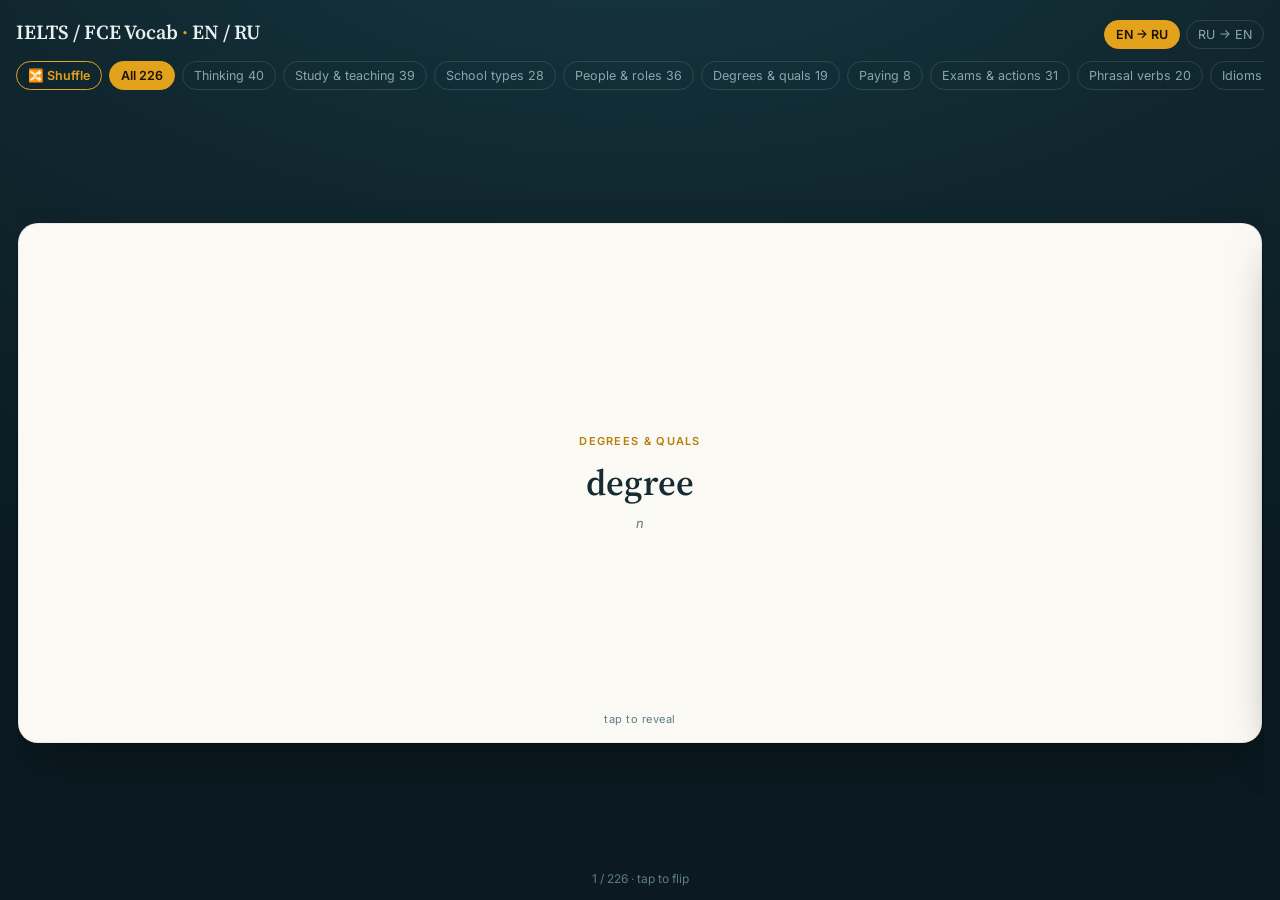
==== ielts/index.html @ 0c208ddb "add IELTS/FCE vocabulary flashcards at /ielts" ====
<!DOCTYPE html>
<html lang="en">
<head>
<meta charset="UTF-8">
<meta name="viewport" content="width=device-width, initial-scale=1.0, maximum-scale=1.0, user-scalable=no">
<title>IELTS / FCE Vocabulary · English · Russian</title>
<link rel="preconnect" href="https://fonts.googleapis.com">
<link rel="preconnect" href="https://fonts.gstatic.com" crossorigin>
<link href="https://fonts.googleapis.com/css2?family=Inter:wght@400;500;600&amp;family=Source+Serif+4:opsz,wght@8..60,400;8..60,500;8..60,600&amp;display=swap" rel="stylesheet">
<style>
  :root{--ink:#10262E;--ink2:#0A1A20;--paper:#FBF9F4;--accent:#E3A21C;--accent-deep:#B57F0A;--muted:#8AA6AD;--muted-dim:#5E7C84;--text:#152C33;--line:rgba(255,255,255,.12)}
  *{box-sizing:border-box;margin:0;padding:0;-webkit-tap-highlight-color:transparent}
  html,body{height:100%}
  body{background:radial-gradient(120% 80% at 50% -10%,#163741 0%,var(--ink) 45%,var(--ink2) 100%);color:#E8F0F1;font-family:"Inter",system-ui,sans-serif;height:100dvh;display:flex;flex-direction:column;overflow:hidden}
  .ctrl,.flip{position:absolute;opacity:0;width:0;height:0;pointer-events:none}
  .app{flex:1;display:flex;flex-direction:column;min-height:0;padding:18px 16px calc(14px + env(safe-area-inset-bottom))}
  header{display:flex;align-items:baseline;justify-content:space-between;gap:12px;flex-wrap:wrap}
  .brand{font-family:"Source Serif 4",serif;font-size:20px;font-weight:600}
  .brand i{color:var(--accent);font-style:normal}
  .dir-toggle{display:flex;gap:6px}
  .chip{font-family:inherit;font-size:12.5px;color:var(--muted);background:transparent;border:1px solid var(--line);padding:6px 11px;border-radius:999px;cursor:pointer;user-select:none;white-space:nowrap;transition:color .15s,border-color .15s,background .15s}
  .shuffle-btn{border-color:var(--accent);color:var(--accent);font-weight:600}
  .shuffle-btn:active{background:var(--accent);color:#1a1200}
  .chip:active{transform:translateY(1px)}
  .cats{display:flex;gap:7px;margin-top:12px;overflow-x:auto;padding-bottom:2px;scrollbar-width:none}
  .cats::-webkit-scrollbar{display:none}
  .deck{flex:1;min-height:0;margin-top:14px;display:flex;overflow-x:auto;overflow-y:hidden;scroll-snap-type:x mandatory;-webkit-overflow-scrolling:touch;scrollbar-width:none}
  .deck::-webkit-scrollbar{display:none}
  .card{flex:0 0 100%;scroll-snap-align:center;scroll-snap-stop:always;display:flex;align-items:center;justify-content:center;padding:6px 2px;perspective:1600px;cursor:pointer}
  .inner{position:relative;width:100%;height:100%;max-height:520px;transform-style:preserve-3d;transition:transform .5s cubic-bezier(.4,.15,.1,1);border-radius:20px}
  .flip:checked + .inner{transform:rotateY(180deg)}
  .face{position:absolute;inset:0;-webkit-backface-visibility:hidden;backface-visibility:hidden;border-radius:20px;padding:34px 26px;display:flex;flex-direction:column;align-items:center;justify-content:center;text-align:center;box-shadow:0 20px 50px -18px rgba(0,0,0,.55)}
  .front{background:var(--paper);color:var(--text);border:1px solid rgba(0,0,0,.06)}
  .back{background:linear-gradient(160deg,#193c46,#122b32);color:#EAF2F3;border:1px solid var(--line);transform:rotateY(180deg)}
  .kind{font-size:11px;letter-spacing:1.3px;text-transform:uppercase;font-weight:600;color:var(--accent-deep);margin-bottom:14px}
  .back .kind{color:var(--accent)}
  .term{font-family:"Source Serif 4",serif;font-weight:600;line-height:1.15;font-size:clamp(22px,5.6vw,36px)}
  .pos{margin-top:12px;font-size:13px;color:var(--muted-dim);font-style:italic}
  .cue{position:absolute;bottom:16px;font-size:11px;color:var(--muted-dim);letter-spacing:.5px}
  .example{margin-top:18px;max-width:420px;font-size:15px;line-height:1.55;color:var(--muted);font-style:italic}
  .front .t-ru{display:none} .back .t-en{display:none}
  #dir-ru:checked ~ .app .front .t-en{display:none}
  #dir-ru:checked ~ .app .front .t-ru{display:block}
  #dir-ru:checked ~ .app .back .t-ru{display:none}
  #dir-ru:checked ~ .app .back .t-en{display:block}
  #dir-en:checked ~ .app label[for=dir-en],#dir-ru:checked ~ .app label[for=dir-ru]{background:var(--accent);color:#1a1200;border-color:var(--accent);font-weight:600}
  #cat-think:checked ~ .app .card:not(.think){display:none}
  #cat-study:checked ~ .app .card:not(.study){display:none}
  #cat-schools:checked ~ .app .card:not(.schools){display:none}
  #cat-people:checked ~ .app .card:not(.people){display:none}
  #cat-degrees:checked ~ .app .card:not(.degrees){display:none}
  #cat-paying:checked ~ .app .card:not(.paying){display:none}
  #cat-exams:checked ~ .app .card:not(.exams){display:none}
  #cat-phrasal:checked ~ .app .card:not(.phrasal){display:none}
  #cat-idioms:checked ~ .app .card:not(.idioms){display:none}
  #cat-all:checked ~ .app label[for=cat-all],
  #cat-think:checked ~ .app label[for=cat-think],
  #cat-study:checked ~ .app label[for=cat-study],
  #cat-schools:checked ~ .app label[for=cat-schools],
  #cat-people:checked ~ .app label[for=cat-people],
  #cat-degrees:checked ~ .app label[for=cat-degrees],
  #cat-paying:checked ~ .app label[for=cat-paying],
  #cat-exams:checked ~ .app label[for=cat-exams],
  #cat-phrasal:checked ~ .app label[for=cat-phrasal],
  #cat-idioms:checked ~ .app label[for=cat-idioms]{background:var(--accent); color:#1a1200; border-color:var(--accent); font-weight:600}
  @media (prefers-reduced-motion:reduce){.inner{transition:none}}
</style>
</head>
<body>
  <input class="ctrl" type="radio" name="dir" id="dir-en" checked>
  <input class="ctrl" type="radio" name="dir" id="dir-ru">
  <input class="ctrl" type="radio" name="cat" id="cat-all" checked>
  <input class="ctrl" type="radio" name="cat" id="cat-think">
  <input class="ctrl" type="radio" name="cat" id="cat-study">
  <input class="ctrl" type="radio" name="cat" id="cat-schools">
  <input class="ctrl" type="radio" name="cat" id="cat-people">
  <input class="ctrl" type="radio" name="cat" id="cat-degrees">
  <input class="ctrl" type="radio" name="cat" id="cat-paying">
  <input class="ctrl" type="radio" name="cat" id="cat-exams">
  <input class="ctrl" type="radio" name="cat" id="cat-phrasal">
  <input class="ctrl" type="radio" name="cat" id="cat-idioms">
  <div class="app">
    <header>
      <div class="brand">IELTS / FCE Vocab <i>·</i> EN / RU</div>
      <div class="dir-toggle">
        <label class="chip" for="dir-en">EN → RU</label>
        <label class="chip" for="dir-ru">RU → EN</label>
      </div>
    </header>
    <div class="cats">
      <button class="chip shuffle-btn" id="shuffleBtn" type="button">🔀 Shuffle</button>
      <label class="chip" for="cat-all">All 226</label>
      <label class="chip" for="cat-think">Thinking 40</label>
      <label class="chip" for="cat-study">Study & teaching 39</label>
      <label class="chip" for="cat-schools">School types 28</label>
      <label class="chip" for="cat-people">People & roles 36</label>
      <label class="chip" for="cat-degrees">Degrees & quals 19</label>
      <label class="chip" for="cat-paying">Paying 8</label>
      <label class="chip" for="cat-exams">Exams & actions 31</label>
      <label class="chip" for="cat-phrasal">Phrasal verbs 20</label>
      <label class="chip" for="cat-idioms">Idioms 5</label>
    </div>
    <div class="deck" id="deck">
      <label class="card think">
        <input type="checkbox" class="flip" aria-label="flip card">
        <div class="inner">
          <div class="face front">
            <div class="kind">Thinking</div>
            <div class="term t-en">assess</div>
            <div class="term t-ru">оценивать</div>
            <div class="pos">v</div>
            <div class="cue">tap to reveal</div>
          </div>
          <div class="face back">
            <div class="kind">Thinking</div>
            <div class="term t-ru">оценивать</div>
            <div class="term t-en">assess</div>
            <div class="example">assess the risks before deciding</div>
          </div>
        </div>
      </label>
      <label class="card think">
        <input type="checkbox" class="flip" aria-label="flip card">
        <div class="inner">
          <div class="face front">
            <div class="kind">Thinking</div>
            <div class="term t-en">assume</div>
            <div class="term t-ru">предполагать, допускать</div>
            <div class="pos">v</div>
            <div class="cue">tap to reveal</div>
          </div>
          <div class="face back">
            <div class="kind">Thinking</div>
            <div class="term t-ru">предполагать, допускать</div>
            <div class="term t-en">assume</div>
            <div class="example">I assumed you already knew.</div>
          </div>
        </div>
      </label>
      <label class="card think">
        <input type="checkbox" class="flip" aria-label="flip card">
        <div class="inner">
          <div class="face front">
            <div class="kind">Thinking</div>
            <div class="term t-en">baffle</div>
            <div class="term t-ru">сбивать с толку, озадачивать</div>
            <div class="pos">v</div>
            <div class="cue">tap to reveal</div>
          </div>
          <div class="face back">
            <div class="kind">Thinking</div>
            <div class="term t-ru">сбивать с толку, озадачивать</div>
            <div class="term t-en">baffle</div>
            <div class="example">The results baffled the scientists.</div>
          </div>
        </div>
      </label>
      <label class="card think">
        <input type="checkbox" class="flip" aria-label="flip card">
        <div class="inner">
          <div class="face front">
            <div class="kind">Thinking</div>
            <div class="term t-en">biased</div>
            <div class="term t-ru">предвзятый, необъективный</div>
            <div class="pos">adj</div>
            <div class="cue">tap to reveal</div>
          </div>
          <div class="face back">
            <div class="kind">Thinking</div>
            <div class="term t-ru">предвзятый, необъективный</div>
            <div class="term t-en">biased</div>
            <div class="example">a biased report</div>
          </div>
        </div>
      </label>
      <label class="card think">
        <input type="checkbox" class="flip" aria-label="flip card">
        <div class="inner">
          <div class="face front">
            <div class="kind">Thinking</div>
            <div class="term t-en">concentrate</div>
            <div class="term t-ru">сосредоточиваться</div>
            <div class="pos">v</div>
            <div class="cue">tap to reveal</div>
          </div>
          <div class="face back">
            <div class="kind">Thinking</div>
            <div class="term t-ru">сосредоточиваться</div>
            <div class="term t-en">concentrate</div>
            <div class="example">I can't concentrate with all this noise.</div>
          </div>
        </div>
      </label>
      <label class="card think">
        <input type="checkbox" class="flip" aria-label="flip card">
        <div class="inner">
          <div class="face front">
            <div class="kind">Thinking</div>
            <div class="term t-en">consider</div>
            <div class="term t-ru">обдумывать; считать</div>
            <div class="pos">v</div>
            <div class="cue">tap to reveal</div>
          </div>
          <div class="face back">
            <div class="kind">Thinking</div>
            <div class="term t-ru">обдумывать; считать</div>
            <div class="term t-en">consider</div>
            <div class="example">We're considering several options.</div>
          </div>
        </div>
      </label>
      <label class="card think">
        <input type="checkbox" class="flip" aria-label="flip card">
        <div class="inner">
          <div class="face front">
            <div class="kind">Thinking</div>
            <div class="term t-en">contemplate</div>
            <div class="term t-ru">размышлять, обдумывать</div>
            <div class="pos">v</div>
            <div class="cue">tap to reveal</div>
          </div>
          <div class="face back">
            <div class="kind">Thinking</div>
            <div class="term t-ru">размышлять, обдумывать</div>
            <div class="term t-en">contemplate</div>
            <div class="example">She contemplated changing careers.</div>
          </div>
        </div>
      </label>
      <label class="card think">
        <input type="checkbox" class="flip" aria-label="flip card">
        <div class="inner">
          <div class="face front">
            <div class="kind">Thinking</div>
            <div class="term t-en">cynical</div>
            <div class="term t-ru">циничный</div>
            <div class="pos">adj</div>
            <div class="cue">tap to reveal</div>
          </div>
          <div class="face back">
            <div class="kind">Thinking</div>
            <div class="term t-ru">циничный</div>
            <div class="term t-en">cynical</div>
            <div class="example">a cynical view of politics</div>
          </div>
        </div>
      </label>
      <label class="card think">
        <input type="checkbox" class="flip" aria-label="flip card">
        <div class="inner">
          <div class="face front">
            <div class="kind">Thinking</div>
            <div class="term t-en">deduce</div>
            <div class="term t-ru">делать вывод, выводить</div>
            <div class="pos">v</div>
            <div class="cue">tap to reveal</div>
          </div>
          <div class="face back">
            <div class="kind">Thinking</div>
            <div class="term t-ru">делать вывод, выводить</div>
            <div class="term t-en">deduce</div>
            <div class="example">From the clues he deduced the answer.</div>
          </div>
        </div>
      </label>
      <label class="card think">
        <input type="checkbox" class="flip" aria-label="flip card">
        <div class="inner">
          <div class="face front">
            <div class="kind">Thinking</div>
            <div class="term t-en">deliberate</div>
            <div class="term t-ru">обдумывать, взвешивать</div>
            <div class="pos">v</div>
            <div class="cue">tap to reveal</div>
          </div>
          <div class="face back">
            <div class="kind">Thinking</div>
            <div class="term t-ru">обдумывать, взвешивать</div>
            <div class="term t-en">deliberate</div>
            <div class="example">The jury deliberated for hours.</div>
          </div>
        </div>
      </label>
      <label class="card think">
        <input type="checkbox" class="flip" aria-label="flip card">
        <div class="inner">
          <div class="face front">
            <div class="kind">Thinking</div>
            <div class="term t-en">dilemma</div>
            <div class="term t-ru">дилемма</div>
            <div class="pos">n</div>
            <div class="cue">tap to reveal</div>
          </div>
          <div class="face back">
            <div class="kind">Thinking</div>
            <div class="term t-ru">дилемма</div>
            <div class="term t-en">dilemma</div>
            <div class="example">She faced a difficult dilemma.</div>
          </div>
        </div>
      </label>
      <label class="card think">
        <input type="checkbox" class="flip" aria-label="flip card">
        <div class="inner">
          <div class="face front">
            <div class="kind">Thinking</div>
            <div class="term t-en">discriminate</div>
            <div class="term t-ru">различать; дискриминировать</div>
            <div class="pos">v</div>
            <div class="cue">tap to reveal</div>
          </div>
          <div class="face back">
            <div class="kind">Thinking</div>
            <div class="term t-ru">различать; дискриминировать</div>
            <div class="term t-en">discriminate</div>
            <div class="example">learn to discriminate fact from opinion</div>
          </div>
        </div>
      </label>
      <label class="card think">
        <input type="checkbox" class="flip" aria-label="flip card">
        <div class="inner">
          <div class="face front">
            <div class="kind">Thinking</div>
            <div class="term t-en">dubious</div>
            <div class="term t-ru">сомнительный; сомневающийся</div>
            <div class="pos">adj</div>
            <div class="cue">tap to reveal</div>
          </div>
          <div class="face back">
            <div class="kind">Thinking</div>
            <div class="term t-ru">сомнительный; сомневающийся</div>
            <div class="term t-en">dubious</div>
            <div class="example">I'm dubious about his claims.</div>
          </div>
        </div>
      </label>
      <label class="card think">
        <input type="checkbox" class="flip" aria-label="flip card">
        <div class="inner">
          <div class="face front">
            <div class="kind">Thinking</div>
            <div class="term t-en">estimate</div>
            <div class="term t-ru">оценивать; оценка</div>
            <div class="pos">v, n</div>
            <div class="cue">tap to reveal</div>
          </div>
          <div class="face back">
            <div class="kind">Thinking</div>
            <div class="term t-ru">оценивать; оценка</div>
            <div class="term t-en">estimate</div>
            <div class="example">Experts estimate the cost at £2m.</div>
          </div>
        </div>
      </label>
      <label class="card think">
        <input type="checkbox" class="flip" aria-label="flip card">
        <div class="inner">
          <div class="face front">
            <div class="kind">Thinking</div>
            <div class="term t-en">faith</div>
            <div class="term t-ru">вера</div>
            <div class="pos">n</div>
            <div class="cue">tap to reveal</div>
          </div>
          <div class="face back">
            <div class="kind">Thinking</div>
            <div class="term t-ru">вера</div>
            <div class="term t-en">faith</div>
            <div class="example">She has faith in the plan.</div>
          </div>
        </div>
      </label>
      <label class="card think">
        <input type="checkbox" class="flip" aria-label="flip card">
        <div class="inner">
          <div class="face front">
            <div class="kind">Thinking</div>
            <div class="term t-en">gather</div>
            <div class="term t-ru">заключать, понимать (из чего-л.)</div>
            <div class="pos">v</div>
            <div class="cue">tap to reveal</div>
          </div>
          <div class="face back">
            <div class="kind">Thinking</div>
            <div class="term t-ru">заключать, понимать (из чего-л.)</div>
            <div class="term t-en">gather</div>
            <div class="example">I gather you're leaving soon.</div>
          </div>
        </div>
      </label>
      <label class="card think">
        <input type="checkbox" class="flip" aria-label="flip card">
        <div class="inner">
          <div class="face front">
            <div class="kind">Thinking</div>
            <div class="term t-en">genius</div>
            <div class="term t-ru">гений</div>
            <div class="pos">n</div>
            <div class="cue">tap to reveal</div>
          </div>
          <div class="face back">
            <div class="kind">Thinking</div>
            <div class="term t-ru">гений</div>
            <div class="term t-en">genius</div>
            <div class="example">Einstein was a genius.</div>
          </div>
        </div>
      </label>
      <label class="card think">
        <input type="checkbox" class="flip" aria-label="flip card">
        <div class="inner">
          <div class="face front">
            <div class="kind">Thinking</div>
            <div class="term t-en">grasp</div>
            <div class="term t-ru">понять, ухватить (суть)</div>
            <div class="pos">v</div>
            <div class="cue">tap to reveal</div>
          </div>
          <div class="face back">
            <div class="kind">Thinking</div>
            <div class="term t-ru">понять, ухватить (суть)</div>
            <div class="term t-en">grasp</div>
            <div class="example">He quickly grasped the concept.</div>
          </div>
        </div>
      </label>
      <label class="card think">
        <input type="checkbox" class="flip" aria-label="flip card">
        <div class="inner">
          <div class="face front">
            <div class="kind">Thinking</div>
            <div class="term t-en">guesswork</div>
            <div class="term t-ru">догадки, домыслы</div>
            <div class="pos">n</div>
            <div class="cue">tap to reveal</div>
          </div>
          <div class="face back">
            <div class="kind">Thinking</div>
            <div class="term t-ru">догадки, домыслы</div>
            <div class="term t-en">guesswork</div>
            <div class="example">It was pure guesswork.</div>
          </div>
        </div>
      </label>
      <label class="card think">
        <input type="checkbox" class="flip" aria-label="flip card">
        <div class="inner">
          <div class="face front">
            <div class="kind">Thinking</div>
            <div class="term t-en">hunch</div>
            <div class="term t-ru">предчувствие, догадка</div>
            <div class="pos">n</div>
            <div class="cue">tap to reveal</div>
          </div>
          <div class="face back">
            <div class="kind">Thinking</div>
            <div class="term t-ru">предчувствие, догадка</div>
            <div class="term t-en">hunch</div>
            <div class="example">I had a hunch she'd be late.</div>
          </div>
        </div>
      </label>
      <label class="card think">
        <input type="checkbox" class="flip" aria-label="flip card">
        <div class="inner">
          <div class="face front">
            <div class="kind">Thinking</div>
            <div class="term t-en">ideology</div>
            <div class="term t-ru">идеология</div>
            <div class="pos">n</div>
            <div class="cue">tap to reveal</div>
          </div>
          <div class="face back">
            <div class="kind">Thinking</div>
            <div class="term t-ru">идеология</div>
            <div class="term t-en">ideology</div>
            <div class="example">a political ideology</div>
          </div>
        </div>
      </label>
      <label class="card think">
        <input type="checkbox" class="flip" aria-label="flip card">
        <div class="inner">
          <div class="face front">
            <div class="kind">Thinking</div>
            <div class="term t-en">ingenious</div>
            <div class="term t-ru">изобретательный, хитроумный</div>
            <div class="pos">adj</div>
            <div class="cue">tap to reveal</div>
          </div>
          <div class="face back">
            <div class="kind">Thinking</div>
            <div class="term t-ru">изобретательный, хитроумный</div>
            <div class="term t-en">ingenious</div>
            <div class="example">an ingenious solution</div>
          </div>
        </div>
      </label>
      <label class="card think">
        <input type="checkbox" class="flip" aria-label="flip card">
        <div class="inner">
          <div class="face front">
            <div class="kind">Thinking</div>
            <div class="term t-en">inspiration</div>
            <div class="term t-ru">вдохновение</div>
            <div class="pos">n</div>
            <div class="cue">tap to reveal</div>
          </div>
          <div class="face back">
            <div class="kind">Thinking</div>
            <div class="term t-ru">вдохновение</div>
            <div class="term t-en">inspiration</div>
            <div class="example">She's a source of inspiration.</div>
          </div>
        </div>
      </label>
      <label class="card think">
        <input type="checkbox" class="flip" aria-label="flip card">
        <div class="inner">
          <div class="face front">
            <div class="kind">Thinking</div>
            <div class="term t-en">intuition</div>
            <div class="term t-ru">интуиция</div>
            <div class="pos">n</div>
            <div class="cue">tap to reveal</div>
          </div>
          <div class="face back">
            <div class="kind">Thinking</div>
            <div class="term t-ru">интуиция</div>
            <div class="term t-en">intuition</div>
            <div class="example">Trust your intuition.</div>
          </div>
        </div>
      </label>
      <label class="card think">
        <input type="checkbox" class="flip" aria-label="flip card">
        <div class="inner">
          <div class="face front">
            <div class="kind">Thinking</div>
            <div class="term t-en">justify</div>
            <div class="term t-ru">оправдывать, обосновывать</div>
            <div class="pos">v</div>
            <div class="cue">tap to reveal</div>
          </div>
          <div class="face back">
            <div class="kind">Thinking</div>
            <div class="term t-ru">оправдывать, обосновывать</div>
            <div class="term t-en">justify</div>
            <div class="example">How do you justify that decision?</div>
          </div>
        </div>
      </label>
      <label class="card think">
        <input type="checkbox" class="flip" aria-label="flip card">
        <div class="inner">
          <div class="face front">
            <div class="kind">Thinking</div>
            <div class="term t-en">naïve</div>
            <div class="term t-ru">наивный</div>
            <div class="pos">adj</div>
            <div class="cue">tap to reveal</div>
          </div>
          <div class="face back">
            <div class="kind">Thinking</div>
            <div class="term t-ru">наивный</div>
            <div class="term t-en">naïve</div>
            <div class="example">It was naïve to trust him.</div>
          </div>
        </div>
      </label>
      <label class="card think">
        <input type="checkbox" class="flip" aria-label="flip card">
        <div class="inner">
          <div class="face front">
            <div class="kind">Thinking</div>
            <div class="term t-en">notion</div>
            <div class="term t-ru">понятие, представление</div>
            <div class="pos">n</div>
            <div class="cue">tap to reveal</div>
          </div>
          <div class="face back">
            <div class="kind">Thinking</div>
            <div class="term t-ru">понятие, представление</div>
            <div class="term t-en">notion</div>
            <div class="example">a vague notion of the truth</div>
          </div>
        </div>
      </label>
      <label class="card think">
        <input type="checkbox" class="flip" aria-label="flip card">
        <div class="inner">
          <div class="face front">
            <div class="kind">Thinking</div>
            <div class="term t-en">optimistic</div>
            <div class="term t-ru">оптимистичный</div>
            <div class="pos">adj</div>
            <div class="cue">tap to reveal</div>
          </div>
          <div class="face back">
            <div class="kind">Thinking</div>
            <div class="term t-ru">оптимистичный</div>
            <div class="term t-en">optimistic</div>
            <div class="example">She's optimistic about the future.</div>
          </div>
        </div>
      </label>
      <label class="card think">
        <input type="checkbox" class="flip" aria-label="flip card">
        <div class="inner">
          <div class="face front">
            <div class="kind">Thinking</div>
            <div class="term t-en">paradox</div>
            <div class="term t-ru">парадокс</div>
            <div class="pos">n</div>
            <div class="cue">tap to reveal</div>
          </div>
          <div class="face back">
            <div class="kind">Thinking</div>
            <div class="term t-ru">парадокс</div>
            <div class="term t-en">paradox</div>
            <div class="example">It's a paradox that the poor pay more.</div>
          </div>
        </div>
      </label>
      <label class="card think">
        <input type="checkbox" class="flip" aria-label="flip card">
        <div class="inner">
          <div class="face front">
            <div class="kind">Thinking</div>
            <div class="term t-en">pessimistic</div>
            <div class="term t-ru">пессимистичный</div>
            <div class="pos">adj</div>
            <div class="cue">tap to reveal</div>
          </div>
          <div class="face back">
            <div class="kind">Thinking</div>
            <div class="term t-ru">пессимистичный</div>
            <div class="term t-en">pessimistic</div>
            <div class="example">Don't be so pessimistic.</div>
          </div>
        </div>
      </label>
      <label class="card think">
        <input type="checkbox" class="flip" aria-label="flip card">
        <div class="inner">
          <div class="face front">
            <div class="kind">Thinking</div>
            <div class="term t-en">plausible</div>
            <div class="term t-ru">правдоподобный</div>
            <div class="pos">adj</div>
            <div class="cue">tap to reveal</div>
          </div>
          <div class="face back">
            <div class="kind">Thinking</div>
            <div class="term t-ru">правдоподобный</div>
            <div class="term t-en">plausible</div>
            <div class="example">a plausible explanation</div>
          </div>
        </div>
      </label>
      <label class="card think">
        <input type="checkbox" class="flip" aria-label="flip card">
        <div class="inner">
          <div class="face front">
            <div class="kind">Thinking</div>
            <div class="term t-en">ponder</div>
            <div class="term t-ru">размышлять, обдумывать</div>
            <div class="pos">v</div>
            <div class="cue">tap to reveal</div>
          </div>
          <div class="face back">
            <div class="kind">Thinking</div>
            <div class="term t-ru">размышлять, обдумывать</div>
            <div class="term t-en">ponder</div>
            <div class="example">He pondered the question for a while.</div>
          </div>
        </div>
      </label>
      <label class="card think">
        <input type="checkbox" class="flip" aria-label="flip card">
        <div class="inner">
          <div class="face front">
            <div class="kind">Thinking</div>
            <div class="term t-en">prejudiced</div>
            <div class="term t-ru">предвзятый, с предубеждением</div>
            <div class="pos">adj</div>
            <div class="cue">tap to reveal</div>
          </div>
          <div class="face back">
            <div class="kind">Thinking</div>
            <div class="term t-ru">предвзятый, с предубеждением</div>
            <div class="term t-en">prejudiced</div>
            <div class="example">prejudiced opinions</div>
          </div>
        </div>
      </label>
      <label class="card think">
        <input type="checkbox" class="flip" aria-label="flip card">
        <div class="inner">
          <div class="face front">
            <div class="kind">Thinking</div>
            <div class="term t-en">presume</div>
            <div class="term t-ru">полагать, предполагать</div>
            <div class="pos">v</div>
            <div class="cue">tap to reveal</div>
          </div>
          <div class="face back">
            <div class="kind">Thinking</div>
            <div class="term t-ru">полагать, предполагать</div>
            <div class="term t-en">presume</div>
            <div class="example">I presume you agree.</div>
          </div>
        </div>
      </label>
      <label class="card think">
        <input type="checkbox" class="flip" aria-label="flip card">
        <div class="inner">
          <div class="face front">
            <div class="kind">Thinking</div>
            <div class="term t-en">query</div>
            <div class="term t-ru">вопрос, запрос; ставить под сомнение</div>
            <div class="pos">v, n</div>
            <div class="cue">tap to reveal</div>
          </div>
          <div class="face back">
            <div class="kind">Thinking</div>
            <div class="term t-ru">вопрос, запрос; ставить под сомнение</div>
            <div class="term t-en">query</div>
            <div class="example">She queried the total on the bill.</div>
          </div>
        </div>
      </label>
      <label class="card think">
        <input type="checkbox" class="flip" aria-label="flip card">
        <div class="inner">
          <div class="face front">
            <div class="kind">Thinking</div>
            <div class="term t-en">reckon</div>
            <div class="term t-ru">считать, полагать</div>
            <div class="pos">v</div>
            <div class="cue">tap to reveal</div>
          </div>
          <div class="face back">
            <div class="kind">Thinking</div>
            <div class="term t-ru">считать, полагать</div>
            <div class="term t-en">reckon</div>
            <div class="example">I reckon it'll rain later.</div>
          </div>
        </div>
      </label>
      <label class="card think">
        <input type="checkbox" class="flip" aria-label="flip card">
        <div class="inner">
          <div class="face front">
            <div class="kind">Thinking</div>
            <div class="term t-en">reflect</div>
            <div class="term t-ru">размышлять; отражать</div>
            <div class="pos">v</div>
            <div class="cue">tap to reveal</div>
          </div>
          <div class="face back">
            <div class="kind">Thinking</div>
            <div class="term t-ru">размышлять; отражать</div>
            <div class="term t-en">reflect</div>
            <div class="example">Take time to reflect on your choices.</div>
          </div>
        </div>
      </label>
      <label class="card think">
        <input type="checkbox" class="flip" aria-label="flip card">
        <div class="inner">
          <div class="face front">
            <div class="kind">Thinking</div>
            <div class="term t-en">sceptical / skeptical</div>
            <div class="term t-ru">скептический</div>
            <div class="pos">adj</div>
            <div class="cue">tap to reveal</div>
          </div>
          <div class="face back">
            <div class="kind">Thinking</div>
            <div class="term t-ru">скептический</div>
            <div class="term t-en">sceptical / skeptical</div>
            <div class="example">I'm sceptical about the results.</div>
          </div>
        </div>
      </label>
      <label class="card think">
        <input type="checkbox" class="flip" aria-label="flip card">
        <div class="inner">
          <div class="face front">
            <div class="kind">Thinking</div>
            <div class="term t-en">speculate</div>
            <div class="term t-ru">строить догадки, рассуждать</div>
            <div class="pos">v</div>
            <div class="cue">tap to reveal</div>
          </div>
          <div class="face back">
            <div class="kind">Thinking</div>
            <div class="term t-ru">строить догадки, рассуждать</div>
            <div class="term t-en">speculate</div>
            <div class="example">We can only speculate about the cause.</div>
          </div>
        </div>
      </label>
      <label class="card think">
        <input type="checkbox" class="flip" aria-label="flip card">
        <div class="inner">
          <div class="face front">
            <div class="kind">Thinking</div>
            <div class="term t-en">suppose</div>
            <div class="term t-ru">предполагать, полагать</div>
            <div class="pos">v</div>
            <div class="cue">tap to reveal</div>
          </div>
          <div class="face back">
            <div class="kind">Thinking</div>
            <div class="term t-ru">предполагать, полагать</div>
            <div class="term t-en">suppose</div>
            <div class="example">I suppose you're right.</div>
          </div>
        </div>
      </label>
      <label class="card study">
        <input type="checkbox" class="flip" aria-label="flip card">
        <div class="inner">
          <div class="face front">
            <div class="kind">Study & teaching</div>
            <div class="term t-en">curriculum</div>
            <div class="term t-ru">учебная программа</div>
            <div class="pos">n</div>
            <div class="cue">tap to reveal</div>
          </div>
          <div class="face back">
            <div class="kind">Study & teaching</div>
            <div class="term t-ru">учебная программа</div>
            <div class="term t-en">curriculum</div>
            <div class="example">Maths is part of the core curriculum.</div>
          </div>
        </div>
      </label>
      <label class="card study">
        <input type="checkbox" class="flip" aria-label="flip card">
        <div class="inner">
          <div class="face front">
            <div class="kind">Study & teaching</div>
            <div class="term t-en">syllabus</div>
            <div class="term t-ru">программа курса, силлабус</div>
            <div class="pos">n</div>
            <div class="cue">tap to reveal</div>
          </div>
          <div class="face back">
            <div class="kind">Study & teaching</div>
            <div class="term t-ru">программа курса, силлабус</div>
            <div class="term t-en">syllabus</div>
            <div class="example">The syllabus covers ten topics.</div>
          </div>
        </div>
      </label>
      <label class="card study">
        <input type="checkbox" class="flip" aria-label="flip card">
        <div class="inner">
          <div class="face front">
            <div class="kind">Study & teaching</div>
            <div class="term t-en">module</div>
            <div class="term t-ru">модуль (учебный)</div>
            <div class="pos">n</div>
            <div class="cue">tap to reveal</div>
          </div>
          <div class="face back">
            <div class="kind">Study & teaching</div>
            <div class="term t-ru">модуль (учебный)</div>
            <div class="term t-en">module</div>
            <div class="example">a compulsory module in year one</div>
          </div>
        </div>
      </label>
      <label class="card study">
        <input type="checkbox" class="flip" aria-label="flip card">
        <div class="inner">
          <div class="face front">
            <div class="kind">Study & teaching</div>
            <div class="term t-en">unit</div>
            <div class="term t-ru">раздел, модуль (курса)</div>
            <div class="pos">n</div>
            <div class="cue">tap to reveal</div>
          </div>
          <div class="face back">
            <div class="kind">Study & teaching</div>
            <div class="term t-ru">раздел, модуль (курса)</div>
            <div class="term t-en">unit</div>
            <div class="example">We finished unit three today.</div>
          </div>
        </div>
      </label>
      <label class="card study">
        <input type="checkbox" class="flip" aria-label="flip card">
        <div class="inner">
          <div class="face front">
            <div class="kind">Study & teaching</div>
            <div class="term t-en">subject</div>
            <div class="term t-ru">предмет</div>
            <div class="pos">n</div>
            <div class="cue">tap to reveal</div>
          </div>
          <div class="face back">
            <div class="kind">Study & teaching</div>
            <div class="term t-ru">предмет</div>
            <div class="term t-en">subject</div>
            <div class="example">My favourite subject is chemistry.</div>
          </div>
        </div>
      </label>
      <label class="card study">
        <input type="checkbox" class="flip" aria-label="flip card">
        <div class="inner">
          <div class="face front">
            <div class="kind">Study & teaching</div>
            <div class="term t-en">topic</div>
            <div class="term t-ru">тема</div>
            <div class="pos">n</div>
            <div class="cue">tap to reveal</div>
          </div>
          <div class="face back">
            <div class="kind">Study & teaching</div>
            <div class="term t-ru">тема</div>
            <div class="term t-en">topic</div>
            <div class="example">Choose a topic for your essay.</div>
          </div>
        </div>
      </label>
      <label class="card study">
        <input type="checkbox" class="flip" aria-label="flip card">
        <div class="inner">
          <div class="face front">
            <div class="kind">Study & teaching</div>
            <div class="term t-en">discipline</div>
            <div class="term t-ru">дисциплина; учебная дисциплина</div>
            <div class="pos">n</div>
            <div class="cue">tap to reveal</div>
          </div>
          <div class="face back">
            <div class="kind">Study & teaching</div>
            <div class="term t-ru">дисциплина; учебная дисциплина</div>
            <div class="term t-en">discipline</div>
            <div class="example">Economics is a broad academic discipline.</div>
          </div>
        </div>
      </label>
      <label class="card study">
        <input type="checkbox" class="flip" aria-label="flip card">
        <div class="inner">
          <div class="face front">
            <div class="kind">Study & teaching</div>
            <div class="term t-en">major</div>
            <div class="term t-ru">профилирующая дисциплина, специальность</div>
            <div class="pos">n</div>
            <div class="cue">tap to reveal</div>
          </div>
          <div class="face back">
            <div class="kind">Study & teaching</div>
            <div class="term t-ru">профилирующая дисциплина, специальность</div>
            <div class="term t-en">major</div>
            <div class="example">Her major is biology.</div>
          </div>
        </div>
      </label>
      <label class="card study">
        <input type="checkbox" class="flip" aria-label="flip card">
        <div class="inner">
          <div class="face front">
            <div class="kind">Study & teaching</div>
            <div class="term t-en">minor</div>
            <div class="term t-ru">дополнительная специальность</div>
            <div class="pos">n</div>
            <div class="cue">tap to reveal</div>
          </div>
          <div class="face back">
            <div class="kind">Study & teaching</div>
            <div class="term t-ru">дополнительная специальность</div>
            <div class="term t-en">minor</div>
            <div class="example">He took a minor in history.</div>
          </div>
        </div>
      </label>
      <label class="card study">
        <input type="checkbox" class="flip" aria-label="flip card">
        <div class="inner">
          <div class="face front">
            <div class="kind">Study & teaching</div>
            <div class="term t-en">course</div>
            <div class="term t-ru">курс</div>
            <div class="pos">n</div>
            <div class="cue">tap to reveal</div>
          </div>
          <div class="face back">
            <div class="kind">Study & teaching</div>
            <div class="term t-ru">курс</div>
            <div class="term t-en">course</div>
            <div class="example">a three-year course in engineering</div>
          </div>
        </div>
      </label>
      <label class="card study">
        <input type="checkbox" class="flip" aria-label="flip card">
        <div class="inner">
          <div class="face front">
            <div class="kind">Study & teaching</div>
            <div class="term t-en">programme</div>
            <div class="term t-ru">программа обучения</div>
            <div class="pos">n</div>
            <div class="cue">tap to reveal</div>
          </div>
          <div class="face back">
            <div class="kind">Study & teaching</div>
            <div class="term t-ru">программа обучения</div>
            <div class="term t-en">programme</div>
            <div class="example">a two-year Master's programme</div>
          </div>
        </div>
      </label>
      <label class="card study">
        <input type="checkbox" class="flip" aria-label="flip card">
        <div class="inner">
          <div class="face front">
            <div class="kind">Study & teaching</div>
            <div class="term t-en">class</div>
            <div class="term t-ru">класс; занятие</div>
            <div class="pos">n</div>
            <div class="cue">tap to reveal</div>
          </div>
          <div class="face back">
            <div class="kind">Study & teaching</div>
            <div class="term t-ru">класс; занятие</div>
            <div class="term t-en">class</div>
            <div class="example">The class starts at nine.</div>
          </div>
        </div>
      </label>
      <label class="card study">
        <input type="checkbox" class="flip" aria-label="flip card">
        <div class="inner">
          <div class="face front">
            <div class="kind">Study & teaching</div>
            <div class="term t-en">lesson</div>
            <div class="term t-ru">урок</div>
            <div class="pos">n</div>
            <div class="cue">tap to reveal</div>
          </div>
          <div class="face back">
            <div class="kind">Study & teaching</div>
            <div class="term t-ru">урок</div>
            <div class="term t-en">lesson</div>
            <div class="example">a piano lesson</div>
          </div>
        </div>
      </label>
      <label class="card study">
        <input type="checkbox" class="flip" aria-label="flip card">
        <div class="inner">
          <div class="face front">
            <div class="kind">Study & teaching</div>
            <div class="term t-en">lecture</div>
            <div class="term t-ru">читать лекцию; лекция</div>
            <div class="pos">v, n</div>
            <div class="cue">tap to reveal</div>
          </div>
          <div class="face back">
            <div class="kind">Study & teaching</div>
            <div class="term t-ru">читать лекцию; лекция</div>
            <div class="term t-en">lecture</div>
            <div class="example">The professor lectured on economics.</div>
          </div>
        </div>
      </label>
      <label class="card study">
        <input type="checkbox" class="flip" aria-label="flip card">
        <div class="inner">
          <div class="face front">
            <div class="kind">Study & teaching</div>
            <div class="term t-en">seminar</div>
            <div class="term t-ru">семинар</div>
            <div class="pos">n</div>
            <div class="cue">tap to reveal</div>
          </div>
          <div class="face back">
            <div class="kind">Study & teaching</div>
            <div class="term t-ru">семинар</div>
            <div class="term t-en">seminar</div>
            <div class="example">a weekly seminar on literature</div>
          </div>
        </div>
      </label>
      <label class="card study">
        <input type="checkbox" class="flip" aria-label="flip card">
        <div class="inner">
          <div class="face front">
            <div class="kind">Study & teaching</div>
            <div class="term t-en">tutorial</div>
            <div class="term t-ru">консультация, практич. занятие</div>
            <div class="pos">n</div>
            <div class="cue">tap to reveal</div>
          </div>
          <div class="face back">
            <div class="kind">Study & teaching</div>
            <div class="term t-ru">консультация, практич. занятие</div>
            <div class="term t-en">tutorial</div>
            <div class="example">I have a tutorial with my supervisor.</div>
          </div>
        </div>
      </label>
      <label class="card study">
        <input type="checkbox" class="flip" aria-label="flip card">
        <div class="inner">
          <div class="face front">
            <div class="kind">Study & teaching</div>
            <div class="term t-en">laboratory work (lab work)</div>
            <div class="term t-ru">лабораторная работа</div>
            <div class="pos">n phr</div>
            <div class="cue">tap to reveal</div>
          </div>
          <div class="face back">
            <div class="kind">Study & teaching</div>
            <div class="term t-ru">лабораторная работа</div>
            <div class="term t-en">laboratory work (lab work)</div>
            <div class="example">Chemistry involves a lot of lab work.</div>
          </div>
        </div>
      </label>
      <label class="card study">
        <input type="checkbox" class="flip" aria-label="flip card">
        <div class="inner">
          <div class="face front">
            <div class="kind">Study & teaching</div>
            <div class="term t-en">distance learning</div>
            <div class="term t-ru">дистанционное обучение</div>
            <div class="pos">n phr</div>
            <div class="cue">tap to reveal</div>
          </div>
          <div class="face back">
            <div class="kind">Study & teaching</div>
            <div class="term t-ru">дистанционное обучение</div>
            <div class="term t-en">distance learning</div>
            <div class="example">She earned her degree through distance learning.</div>
          </div>
        </div>
      </label>
      <label class="card study">
        <input type="checkbox" class="flip" aria-label="flip card">
        <div class="inner">
          <div class="face front">
            <div class="kind">Study & teaching</div>
            <div class="term t-en">e-learning</div>
            <div class="term t-ru">электронное (онлайн) обучение</div>
            <div class="pos">n</div>
            <div class="cue">tap to reveal</div>
          </div>
          <div class="face back">
            <div class="kind">Study & teaching</div>
            <div class="term t-ru">электронное (онлайн) обучение</div>
            <div class="term t-en">e-learning</div>
            <div class="example">The company uses e-learning for training.</div>
          </div>
        </div>
      </label>
      <label class="card study">
        <input type="checkbox" class="flip" aria-label="flip card">
        <div class="inner">
          <div class="face front">
            <div class="kind">Study & teaching</div>
            <div class="term t-en">online course</div>
            <div class="term t-ru">онлайн-курс</div>
            <div class="pos">n phr</div>
            <div class="cue">tap to reveal</div>
          </div>
          <div class="face back">
            <div class="kind">Study & teaching</div>
            <div class="term t-ru">онлайн-курс</div>
            <div class="term t-en">online course</div>
            <div class="example">I signed up for an online course.</div>
          </div>
        </div>
      </label>
      <label class="card study">
        <input type="checkbox" class="flip" aria-label="flip card">
        <div class="inner">
          <div class="face front">
            <div class="kind">Study & teaching</div>
            <div class="term t-en">self-study</div>
            <div class="term t-ru">самостоятельное обучение</div>
            <div class="pos">n</div>
            <div class="cue">tap to reveal</div>
          </div>
          <div class="face back">
            <div class="kind">Study & teaching</div>
            <div class="term t-ru">самостоятельное обучение</div>
            <div class="term t-en">self-study</div>
            <div class="example">The course requires hours of self-study.</div>
          </div>
        </div>
      </label>
      <label class="card study">
        <input type="checkbox" class="flip" aria-label="flip card">
        <div class="inner">
          <div class="face front">
            <div class="kind">Study & teaching</div>
            <div class="term t-en">study</div>
            <div class="term t-ru">учиться; изучать</div>
            <div class="pos">v</div>
            <div class="cue">tap to reveal</div>
          </div>
          <div class="face back">
            <div class="kind">Study & teaching</div>
            <div class="term t-ru">учиться; изучать</div>
            <div class="term t-en">study</div>
            <div class="example">I study biology at university.</div>
          </div>
        </div>
      </label>
      <label class="card study">
        <input type="checkbox" class="flip" aria-label="flip card">
        <div class="inner">
          <div class="face front">
            <div class="kind">Study & teaching</div>
            <div class="term t-en">learn</div>
            <div class="term t-ru">учить(ся), узнавать</div>
            <div class="pos">v</div>
            <div class="cue">tap to reveal</div>
          </div>
          <div class="face back">
            <div class="kind">Study & teaching</div>
            <div class="term t-ru">учить(ся), узнавать</div>
            <div class="term t-en">learn</div>
            <div class="example">I want to learn Spanish.</div>
          </div>
        </div>
      </label>
      <label class="card study">
        <input type="checkbox" class="flip" aria-label="flip card">
        <div class="inner">
          <div class="face front">
            <div class="kind">Study & teaching</div>
            <div class="term t-en">acquire</div>
            <div class="term t-ru">приобретать, овладевать</div>
            <div class="pos">v</div>
            <div class="cue">tap to reveal</div>
          </div>
          <div class="face back">
            <div class="kind">Study & teaching</div>
            <div class="term t-ru">приобретать, овладевать</div>
            <div class="term t-en">acquire</div>
            <div class="example">students acquire new skills each term</div>
          </div>
        </div>
      </label>
      <label class="card study">
        <input type="checkbox" class="flip" aria-label="flip card">
        <div class="inner">
          <div class="face front">
            <div class="kind">Study & teaching</div>
            <div class="term t-en">intensive</div>
            <div class="term t-ru">интенсивный</div>
            <div class="pos">adj</div>
            <div class="cue">tap to reveal</div>
          </div>
          <div class="face back">
            <div class="kind">Study & teaching</div>
            <div class="term t-ru">интенсивный</div>
            <div class="term t-en">intensive</div>
            <div class="example">an intensive two-week course</div>
          </div>
        </div>
      </label>
      <label class="card study">
        <input type="checkbox" class="flip" aria-label="flip card">
        <div class="inner">
          <div class="face front">
            <div class="kind">Study & teaching</div>
            <div class="term t-en">physical education</div>
            <div class="term t-ru">физкультура</div>
            <div class="pos">n phr</div>
            <div class="cue">tap to reveal</div>
          </div>
          <div class="face back">
            <div class="kind">Study & teaching</div>
            <div class="term t-ru">физкультура</div>
            <div class="term t-en">physical education</div>
            <div class="example">We have physical education twice a week.</div>
          </div>
        </div>
      </label>
      <label class="card study">
        <input type="checkbox" class="flip" aria-label="flip card">
        <div class="inner">
          <div class="face front">
            <div class="kind">Study & teaching</div>
            <div class="term t-en">day release</div>
            <div class="term t-ru">учебный отгул (день на учёбу от работодателя)</div>
            <div class="pos">n phr</div>
            <div class="cue">tap to reveal</div>
          </div>
          <div class="face back">
            <div class="kind">Study & teaching</div>
            <div class="term t-ru">учебный отгул (день на учёбу от работодателя)</div>
            <div class="term t-en">day release</div>
            <div class="example">He studies one day a week on day release.</div>
          </div>
        </div>
      </label>
      <label class="card study">
        <input type="checkbox" class="flip" aria-label="flip card">
        <div class="inner">
          <div class="face front">
            <div class="kind">Study & teaching</div>
            <div class="term t-en">night class</div>
            <div class="term t-ru">вечерние занятия</div>
            <div class="pos">n phr</div>
            <div class="cue">tap to reveal</div>
          </div>
          <div class="face back">
            <div class="kind">Study & teaching</div>
            <div class="term t-ru">вечерние занятия</div>
            <div class="term t-en">night class</div>
            <div class="example">She takes a night class in art.</div>
          </div>
        </div>
      </label>
      <label class="card study">
        <input type="checkbox" class="flip" aria-label="flip card">
        <div class="inner">
          <div class="face front">
            <div class="kind">Study & teaching</div>
            <div class="term t-en">semester</div>
            <div class="term t-ru">семестр</div>
            <div class="pos">n</div>
            <div class="cue">tap to reveal</div>
          </div>
          <div class="face back">
            <div class="kind">Study & teaching</div>
            <div class="term t-ru">семестр</div>
            <div class="term t-en">semester</div>
            <div class="example">the spring semester begins in February</div>
          </div>
        </div>
      </label>
      <label class="card study">
        <input type="checkbox" class="flip" aria-label="flip card">
        <div class="inner">
          <div class="face front">
            <div class="kind">Study & teaching</div>
            <div class="term t-en">quarter</div>
            <div class="term t-ru">четверть (учебная)</div>
            <div class="pos">n</div>
            <div class="cue">tap to reveal</div>
          </div>
          <div class="face back">
            <div class="kind">Study & teaching</div>
            <div class="term t-ru">четверть (учебная)</div>
            <div class="term t-en">quarter</div>
            <div class="example">grades for the first quarter</div>
          </div>
        </div>
      </label>
      <label class="card study">
        <input type="checkbox" class="flip" aria-label="flip card">
        <div class="inner">
          <div class="face front">
            <div class="kind">Study & teaching</div>
            <div class="term t-en">enroll</div>
            <div class="term t-ru">записываться, поступать</div>
            <div class="pos">v</div>
            <div class="cue">tap to reveal</div>
          </div>
          <div class="face back">
            <div class="kind">Study & teaching</div>
            <div class="term t-ru">записываться, поступать</div>
            <div class="term t-en">enroll</div>
            <div class="example">I enrolled on an evening course.</div>
          </div>
        </div>
      </label>
      <label class="card study">
        <input type="checkbox" class="flip" aria-label="flip card">
        <div class="inner">
          <div class="face front">
            <div class="kind">Study & teaching</div>
            <div class="term t-en">resources</div>
            <div class="term t-ru">ресурсы, учебные материалы</div>
            <div class="pos">n</div>
            <div class="cue">tap to reveal</div>
          </div>
          <div class="face back">
            <div class="kind">Study & teaching</div>
            <div class="term t-ru">ресурсы, учебные материалы</div>
            <div class="term t-en">resources</div>
            <div class="example">online learning resources</div>
          </div>
        </div>
      </label>
      <label class="card study">
        <input type="checkbox" class="flip" aria-label="flip card">
        <div class="inner">
          <div class="face front">
            <div class="kind">Study & teaching</div>
            <div class="term t-en">learning resources center</div>
            <div class="term t-ru">учебно-ресурсный центр</div>
            <div class="pos">n phr</div>
            <div class="cue">tap to reveal</div>
          </div>
          <div class="face back">
            <div class="kind">Study & teaching</div>
            <div class="term t-ru">учебно-ресурсный центр</div>
            <div class="term t-en">learning resources center</div>
            <div class="example">Books are in the learning resources center.</div>
          </div>
        </div>
      </label>
      <label class="card study">
        <input type="checkbox" class="flip" aria-label="flip card">
        <div class="inner">
          <div class="face front">
            <div class="kind">Study & teaching</div>
            <div class="term t-en">skills</div>
            <div class="term t-ru">навыки</div>
            <div class="pos">n</div>
            <div class="cue">tap to reveal</div>
          </div>
          <div class="face back">
            <div class="kind">Study & teaching</div>
            <div class="term t-ru">навыки</div>
            <div class="term t-en">skills</div>
            <div class="example">developing practical skills</div>
          </div>
        </div>
      </label>
      <label class="card study">
        <input type="checkbox" class="flip" aria-label="flip card">
        <div class="inner">
          <div class="face front">
            <div class="kind">Study & teaching</div>
            <div class="term t-en">literacy</div>
            <div class="term t-ru">грамотность</div>
            <div class="pos">n</div>
            <div class="cue">tap to reveal</div>
          </div>
          <div class="face back">
            <div class="kind">Study & teaching</div>
            <div class="term t-ru">грамотность</div>
            <div class="term t-en">literacy</div>
            <div class="example">improving adult literacy</div>
          </div>
        </div>
      </label>
      <label class="card study">
        <input type="checkbox" class="flip" aria-label="flip card">
        <div class="inner">
          <div class="face front">
            <div class="kind">Study & teaching</div>
            <div class="term t-en">numeracy</div>
            <div class="term t-ru">умение считать, математич. грамотность</div>
            <div class="pos">n</div>
            <div class="cue">tap to reveal</div>
          </div>
          <div class="face back">
            <div class="kind">Study & teaching</div>
            <div class="term t-ru">умение считать, математич. грамотность</div>
            <div class="term t-en">numeracy</div>
            <div class="example">basic literacy and numeracy skills</div>
          </div>
        </div>
      </label>
      <label class="card study">
        <input type="checkbox" class="flip" aria-label="flip card">
        <div class="inner">
          <div class="face front">
            <div class="kind">Study & teaching</div>
            <div class="term t-en">special needs</div>
            <div class="term t-ru">особые образовательные потребности</div>
            <div class="pos">n phr</div>
            <div class="cue">tap to reveal</div>
          </div>
          <div class="face back">
            <div class="kind">Study & teaching</div>
            <div class="term t-ru">особые образовательные потребности</div>
            <div class="term t-en">special needs</div>
            <div class="example">a school for children with special needs</div>
          </div>
        </div>
      </label>
      <label class="card study">
        <input type="checkbox" class="flip" aria-label="flip card">
        <div class="inner">
          <div class="face front">
            <div class="kind">Study & teaching</div>
            <div class="term t-en">experience</div>
            <div class="term t-ru">опыт</div>
            <div class="pos">n</div>
            <div class="cue">tap to reveal</div>
          </div>
          <div class="face back">
            <div class="kind">Study & teaching</div>
            <div class="term t-ru">опыт</div>
            <div class="term t-en">experience</div>
            <div class="example">She has years of teaching experience.</div>
          </div>
        </div>
      </label>
      <label class="card study">
        <input type="checkbox" class="flip" aria-label="flip card">
        <div class="inner">
          <div class="face front">
            <div class="kind">Study & teaching</div>
            <div class="term t-en">opportunity</div>
            <div class="term t-ru">возможность</div>
            <div class="pos">n</div>
            <div class="cue">tap to reveal</div>
          </div>
          <div class="face back">
            <div class="kind">Study & teaching</div>
            <div class="term t-ru">возможность</div>
            <div class="term t-en">opportunity</div>
            <div class="example">a great opportunity to study abroad</div>
          </div>
        </div>
      </label>
      <label class="card schools">
        <input type="checkbox" class="flip" aria-label="flip card">
        <div class="inner">
          <div class="face front">
            <div class="kind">School types</div>
            <div class="term t-en">nursery school</div>
            <div class="term t-ru">ясли, детский сад (дошкольное)</div>
            <div class="pos">n phr</div>
            <div class="cue">tap to reveal</div>
          </div>
          <div class="face back">
            <div class="kind">School types</div>
            <div class="term t-ru">ясли, детский сад (дошкольное)</div>
            <div class="term t-en">nursery school</div>
            
          </div>
        </div>
      </label>
      <label class="card schools">
        <input type="checkbox" class="flip" aria-label="flip card">
        <div class="inner">
          <div class="face front">
            <div class="kind">School types</div>
            <div class="term t-en">kindergarten</div>
            <div class="term t-ru">детский сад</div>
            <div class="pos">n</div>
            <div class="cue">tap to reveal</div>
          </div>
          <div class="face back">
            <div class="kind">School types</div>
            <div class="term t-ru">детский сад</div>
            <div class="term t-en">kindergarten</div>
            
          </div>
        </div>
      </label>
      <label class="card schools">
        <input type="checkbox" class="flip" aria-label="flip card">
        <div class="inner">
          <div class="face front">
            <div class="kind">School types</div>
            <div class="term t-en">primary school</div>
            <div class="term t-ru">начальная школа</div>
            <div class="pos">n phr</div>
            <div class="cue">tap to reveal</div>
          </div>
          <div class="face back">
            <div class="kind">School types</div>
            <div class="term t-ru">начальная школа</div>
            <div class="term t-en">primary school</div>
            
          </div>
        </div>
      </label>
      <label class="card schools">
        <input type="checkbox" class="flip" aria-label="flip card">
        <div class="inner">
          <div class="face front">
            <div class="kind">School types</div>
            <div class="term t-en">elementary school</div>
            <div class="term t-ru">начальная школа (амер.)</div>
            <div class="pos">n phr</div>
            <div class="cue">tap to reveal</div>
          </div>
          <div class="face back">
            <div class="kind">School types</div>
            <div class="term t-ru">начальная школа (амер.)</div>
            <div class="term t-en">elementary school</div>
            
          </div>
        </div>
      </label>
      <label class="card schools">
        <input type="checkbox" class="flip" aria-label="flip card">
        <div class="inner">
          <div class="face front">
            <div class="kind">School types</div>
            <div class="term t-en">grade school</div>
            <div class="term t-ru">начальная школа (амер., разг.)</div>
            <div class="pos">n phr</div>
            <div class="cue">tap to reveal</div>
          </div>
          <div class="face back">
            <div class="kind">School types</div>
            <div class="term t-ru">начальная школа (амер., разг.)</div>
            <div class="term t-en">grade school</div>
            
          </div>
        </div>
      </label>
      <label class="card schools">
        <input type="checkbox" class="flip" aria-label="flip card">
        <div class="inner">
          <div class="face front">
            <div class="kind">School types</div>
            <div class="term t-en">secondary school</div>
            <div class="term t-ru">средняя школа</div>
            <div class="pos">n phr</div>
            <div class="cue">tap to reveal</div>
          </div>
          <div class="face back">
            <div class="kind">School types</div>
            <div class="term t-ru">средняя школа</div>
            <div class="term t-en">secondary school</div>
            
          </div>
        </div>
      </label>
      <label class="card schools">
        <input type="checkbox" class="flip" aria-label="flip card">
        <div class="inner">
          <div class="face front">
            <div class="kind">School types</div>
            <div class="term t-en">middle school</div>
            <div class="term t-ru">средняя школа (5–8 классы)</div>
            <div class="pos">n phr</div>
            <div class="cue">tap to reveal</div>
          </div>
          <div class="face back">
            <div class="kind">School types</div>
            <div class="term t-ru">средняя школа (5–8 классы)</div>
            <div class="term t-en">middle school</div>
            
          </div>
        </div>
      </label>
      <label class="card schools">
        <input type="checkbox" class="flip" aria-label="flip card">
        <div class="inner">
          <div class="face front">
            <div class="kind">School types</div>
            <div class="term t-en">junior high school</div>
            <div class="term t-ru">неполная средняя школа (7–9 кл., амер.)</div>
            <div class="pos">n phr</div>
            <div class="cue">tap to reveal</div>
          </div>
          <div class="face back">
            <div class="kind">School types</div>
            <div class="term t-ru">неполная средняя школа (7–9 кл., амер.)</div>
            <div class="term t-en">junior high school</div>
            
          </div>
        </div>
      </label>
      <label class="card schools">
        <input type="checkbox" class="flip" aria-label="flip card">
        <div class="inner">
          <div class="face front">
            <div class="kind">School types</div>
            <div class="term t-en">high school</div>
            <div class="term t-ru">средняя школа (старшие классы)</div>
            <div class="pos">n phr</div>
            <div class="cue">tap to reveal</div>
          </div>
          <div class="face back">
            <div class="kind">School types</div>
            <div class="term t-ru">средняя школа (старшие классы)</div>
            <div class="term t-en">high school</div>
            
          </div>
        </div>
      </label>
      <label class="card schools">
        <input type="checkbox" class="flip" aria-label="flip card">
        <div class="inner">
          <div class="face front">
            <div class="kind">School types</div>
            <div class="term t-en">comprehensive school</div>
            <div class="term t-ru">общеобразовательная школа (Великобр.)</div>
            <div class="pos">n phr</div>
            <div class="cue">tap to reveal</div>
          </div>
          <div class="face back">
            <div class="kind">School types</div>
            <div class="term t-ru">общеобразовательная школа (Великобр.)</div>
            <div class="term t-en">comprehensive school</div>
            
          </div>
        </div>
      </label>
      <label class="card schools">
        <input type="checkbox" class="flip" aria-label="flip card">
        <div class="inner">
          <div class="face front">
            <div class="kind">School types</div>
            <div class="term t-en">grammar school</div>
            <div class="term t-ru">гимназия (отборная школа, Великобр.)</div>
            <div class="pos">n phr</div>
            <div class="cue">tap to reveal</div>
          </div>
          <div class="face back">
            <div class="kind">School types</div>
            <div class="term t-ru">гимназия (отборная школа, Великобр.)</div>
            <div class="term t-en">grammar school</div>
            
          </div>
        </div>
      </label>
      <label class="card schools">
        <input type="checkbox" class="flip" aria-label="flip card">
        <div class="inner">
          <div class="face front">
            <div class="kind">School types</div>
            <div class="term t-en">secondary modern school</div>
            <div class="term t-ru">общеобраз. школа без отбора (Великобр.)</div>
            <div class="pos">n phr</div>
            <div class="cue">tap to reveal</div>
          </div>
          <div class="face back">
            <div class="kind">School types</div>
            <div class="term t-ru">общеобраз. школа без отбора (Великобр.)</div>
            <div class="term t-en">secondary modern school</div>
            
          </div>
        </div>
      </label>
      <label class="card schools">
        <input type="checkbox" class="flip" aria-label="flip card">
        <div class="inner">
          <div class="face front">
            <div class="kind">School types</div>
            <div class="term t-en">specialist school</div>
            <div class="term t-ru">специализированная школа</div>
            <div class="pos">n phr</div>
            <div class="cue">tap to reveal</div>
          </div>
          <div class="face back">
            <div class="kind">School types</div>
            <div class="term t-ru">специализированная школа</div>
            <div class="term t-en">specialist school</div>
            
          </div>
        </div>
      </label>
      <label class="card schools">
        <input type="checkbox" class="flip" aria-label="flip card">
        <div class="inner">
          <div class="face front">
            <div class="kind">School types</div>
            <div class="term t-en">boarding school</div>
            <div class="term t-ru">школа-интернат, пансион</div>
            <div class="pos">n phr</div>
            <div class="cue">tap to reveal</div>
          </div>
          <div class="face back">
            <div class="kind">School types</div>
            <div class="term t-ru">школа-интернат, пансион</div>
            <div class="term t-en">boarding school</div>
            
          </div>
        </div>
      </label>
      <label class="card schools">
        <input type="checkbox" class="flip" aria-label="flip card">
        <div class="inner">
          <div class="face front">
            <div class="kind">School types</div>
            <div class="term t-en">state school</div>
            <div class="term t-ru">государственная школа</div>
            <div class="pos">n phr</div>
            <div class="cue">tap to reveal</div>
          </div>
          <div class="face back">
            <div class="kind">School types</div>
            <div class="term t-ru">государственная школа</div>
            <div class="term t-en">state school</div>
            
          </div>
        </div>
      </label>
      <label class="card schools">
        <input type="checkbox" class="flip" aria-label="flip card">
        <div class="inner">
          <div class="face front">
            <div class="kind">School types</div>
            <div class="term t-en">independent school</div>
            <div class="term t-ru">частная (независимая) школа</div>
            <div class="pos">n phr</div>
            <div class="cue">tap to reveal</div>
          </div>
          <div class="face back">
            <div class="kind">School types</div>
            <div class="term t-ru">частная (независимая) школа</div>
            <div class="term t-en">independent school</div>
            
          </div>
        </div>
      </label>
      <label class="card schools">
        <input type="checkbox" class="flip" aria-label="flip card">
        <div class="inner">
          <div class="face front">
            <div class="kind">School types</div>
            <div class="term t-en">private school</div>
            <div class="term t-ru">частная школа</div>
            <div class="pos">n phr</div>
            <div class="cue">tap to reveal</div>
          </div>
          <div class="face back">
            <div class="kind">School types</div>
            <div class="term t-ru">частная школа</div>
            <div class="term t-en">private school</div>
            
          </div>
        </div>
      </label>
      <label class="card schools">
        <input type="checkbox" class="flip" aria-label="flip card">
        <div class="inner">
          <div class="face front">
            <div class="kind">School types</div>
            <div class="term t-en">public school</div>
            <div class="term t-ru">гос. школа (США); частная школа (Великобр.)</div>
            <div class="pos">n phr</div>
            <div class="cue">tap to reveal</div>
          </div>
          <div class="face back">
            <div class="kind">School types</div>
            <div class="term t-ru">гос. школа (США); частная школа (Великобр.)</div>
            <div class="term t-en">public school</div>
            
          </div>
        </div>
      </label>
      <label class="card schools">
        <input type="checkbox" class="flip" aria-label="flip card">
        <div class="inner">
          <div class="face front">
            <div class="kind">School types</div>
            <div class="term t-en">single-sex school</div>
            <div class="term t-ru">школа раздельного обучения</div>
            <div class="pos">n phr</div>
            <div class="cue">tap to reveal</div>
          </div>
          <div class="face back">
            <div class="kind">School types</div>
            <div class="term t-ru">школа раздельного обучения</div>
            <div class="term t-en">single-sex school</div>
            
          </div>
        </div>
      </label>
      <label class="card schools">
        <input type="checkbox" class="flip" aria-label="flip card">
        <div class="inner">
          <div class="face front">
            <div class="kind">School types</div>
            <div class="term t-en">mixed school</div>
            <div class="term t-ru">школа совместного обучения</div>
            <div class="pos">n phr</div>
            <div class="cue">tap to reveal</div>
          </div>
          <div class="face back">
            <div class="kind">School types</div>
            <div class="term t-ru">школа совместного обучения</div>
            <div class="term t-en">mixed school</div>
            
          </div>
        </div>
      </label>
      <label class="card schools">
        <input type="checkbox" class="flip" aria-label="flip card">
        <div class="inner">
          <div class="face front">
            <div class="kind">School types</div>
            <div class="term t-en">evening school</div>
            <div class="term t-ru">вечерняя школа</div>
            <div class="pos">n phr</div>
            <div class="cue">tap to reveal</div>
          </div>
          <div class="face back">
            <div class="kind">School types</div>
            <div class="term t-ru">вечерняя школа</div>
            <div class="term t-en">evening school</div>
            
          </div>
        </div>
      </label>
      <label class="card schools">
        <input type="checkbox" class="flip" aria-label="flip card">
        <div class="inner">
          <div class="face front">
            <div class="kind">School types</div>
            <div class="term t-en">summer school</div>
            <div class="term t-ru">летняя школа</div>
            <div class="pos">n phr</div>
            <div class="cue">tap to reveal</div>
          </div>
          <div class="face back">
            <div class="kind">School types</div>
            <div class="term t-ru">летняя школа</div>
            <div class="term t-en">summer school</div>
            
          </div>
        </div>
      </label>
      <label class="card schools">
        <input type="checkbox" class="flip" aria-label="flip card">
        <div class="inner">
          <div class="face front">
            <div class="kind">School types</div>
            <div class="term t-en">vocational school</div>
            <div class="term t-ru">профессиональное училище</div>
            <div class="pos">n phr</div>
            <div class="cue">tap to reveal</div>
          </div>
          <div class="face back">
            <div class="kind">School types</div>
            <div class="term t-ru">профессиональное училище</div>
            <div class="term t-en">vocational school</div>
            
          </div>
        </div>
      </label>
      <label class="card schools">
        <input type="checkbox" class="flip" aria-label="flip card">
        <div class="inner">
          <div class="face front">
            <div class="kind">School types</div>
            <div class="term t-en">further education college</div>
            <div class="term t-ru">колледж доп. образования (Великобр.)</div>
            <div class="pos">n phr</div>
            <div class="cue">tap to reveal</div>
          </div>
          <div class="face back">
            <div class="kind">School types</div>
            <div class="term t-ru">колледж доп. образования (Великобр.)</div>
            <div class="term t-en">further education college</div>
            
          </div>
        </div>
      </label>
      <label class="card schools">
        <input type="checkbox" class="flip" aria-label="flip card">
        <div class="inner">
          <div class="face front">
            <div class="kind">School types</div>
            <div class="term t-en">university</div>
            <div class="term t-ru">университет</div>
            <div class="pos">n</div>
            <div class="cue">tap to reveal</div>
          </div>
          <div class="face back">
            <div class="kind">School types</div>
            <div class="term t-ru">университет</div>
            <div class="term t-en">university</div>
            
          </div>
        </div>
      </label>
      <label class="card schools">
        <input type="checkbox" class="flip" aria-label="flip card">
        <div class="inner">
          <div class="face front">
            <div class="kind">School types</div>
            <div class="term t-en">institute</div>
            <div class="term t-ru">институт</div>
            <div class="pos">n</div>
            <div class="cue">tap to reveal</div>
          </div>
          <div class="face back">
            <div class="kind">School types</div>
            <div class="term t-ru">институт</div>
            <div class="term t-en">institute</div>
            
          </div>
        </div>
      </label>
      <label class="card schools">
        <input type="checkbox" class="flip" aria-label="flip card">
        <div class="inner">
          <div class="face front">
            <div class="kind">School types</div>
            <div class="term t-en">academy</div>
            <div class="term t-ru">академия</div>
            <div class="pos">n</div>
            <div class="cue">tap to reveal</div>
          </div>
          <div class="face back">
            <div class="kind">School types</div>
            <div class="term t-ru">академия</div>
            <div class="term t-en">academy</div>
            
          </div>
        </div>
      </label>
      <label class="card schools">
        <input type="checkbox" class="flip" aria-label="flip card">
        <div class="inner">
          <div class="face front">
            <div class="kind">School types</div>
            <div class="term t-en">prospectus</div>
            <div class="term t-ru">проспект/брошюра учебного заведения</div>
            <div class="pos">n</div>
            <div class="cue">tap to reveal</div>
          </div>
          <div class="face back">
            <div class="kind">School types</div>
            <div class="term t-ru">проспект/брошюра учебного заведения</div>
            <div class="term t-en">prospectus</div>
            <div class="example">I read the university prospectus.</div>
          </div>
        </div>
      </label>
      <label class="card people">
        <input type="checkbox" class="flip" aria-label="flip card">
        <div class="inner">
          <div class="face front">
            <div class="kind">People & roles</div>
            <div class="term t-en">pupil</div>
            <div class="term t-ru">ученик (школьник)</div>
            <div class="pos">n</div>
            <div class="cue">tap to reveal</div>
          </div>
          <div class="face back">
            <div class="kind">People & roles</div>
            <div class="term t-ru">ученик (школьник)</div>
            <div class="term t-en">pupil</div>
            <div class="example">There are 30 pupils in the class.</div>
          </div>
        </div>
      </label>
      <label class="card people">
        <input type="checkbox" class="flip" aria-label="flip card">
        <div class="inner">
          <div class="face front">
            <div class="kind">People & roles</div>
            <div class="term t-en">student</div>
            <div class="term t-ru">студент; учащийся</div>
            <div class="pos">n</div>
            <div class="cue">tap to reveal</div>
          </div>
          <div class="face back">
            <div class="kind">People & roles</div>
            <div class="term t-ru">студент; учащийся</div>
            <div class="term t-en">student</div>
            <div class="example">a first-year student</div>
          </div>
        </div>
      </label>
      <label class="card people">
        <input type="checkbox" class="flip" aria-label="flip card">
        <div class="inner">
          <div class="face front">
            <div class="kind">People & roles</div>
            <div class="term t-en">full-time student</div>
            <div class="term t-ru">студент очного отделения</div>
            <div class="pos">n phr</div>
            <div class="cue">tap to reveal</div>
          </div>
          <div class="face back">
            <div class="kind">People & roles</div>
            <div class="term t-ru">студент очного отделения</div>
            <div class="term t-en">full-time student</div>
            
          </div>
        </div>
      </label>
      <label class="card people">
        <input type="checkbox" class="flip" aria-label="flip card">
        <div class="inner">
          <div class="face front">
            <div class="kind">People & roles</div>
            <div class="term t-en">part-time student</div>
            <div class="term t-ru">студент заочного/вечернего отделения</div>
            <div class="pos">n phr</div>
            <div class="cue">tap to reveal</div>
          </div>
          <div class="face back">
            <div class="kind">People & roles</div>
            <div class="term t-ru">студент заочного/вечернего отделения</div>
            <div class="term t-en">part-time student</div>
            
          </div>
        </div>
      </label>
      <label class="card people">
        <input type="checkbox" class="flip" aria-label="flip card">
        <div class="inner">
          <div class="face front">
            <div class="kind">People & roles</div>
            <div class="term t-en">applicant</div>
            <div class="term t-ru">абитуриент, соискатель</div>
            <div class="pos">n</div>
            <div class="cue">tap to reveal</div>
          </div>
          <div class="face back">
            <div class="kind">People & roles</div>
            <div class="term t-ru">абитуриент, соискатель</div>
            <div class="term t-en">applicant</div>
            <div class="example">There were 400 applicants for 20 places.</div>
          </div>
        </div>
      </label>
      <label class="card people">
        <input type="checkbox" class="flip" aria-label="flip card">
        <div class="inner">
          <div class="face front">
            <div class="kind">People & roles</div>
            <div class="term t-en">prospective student</div>
            <div class="term t-ru">будущий (потенциальный) студент</div>
            <div class="pos">n phr</div>
            <div class="cue">tap to reveal</div>
          </div>
          <div class="face back">
            <div class="kind">People & roles</div>
            <div class="term t-ru">будущий (потенциальный) студент</div>
            <div class="term t-en">prospective student</div>
            
          </div>
        </div>
      </label>
      <label class="card people">
        <input type="checkbox" class="flip" aria-label="flip card">
        <div class="inner">
          <div class="face front">
            <div class="kind">People & roles</div>
            <div class="term t-en">mature student</div>
            <div class="term t-ru">взрослый студент (старше обычного)</div>
            <div class="pos">n phr</div>
            <div class="cue">tap to reveal</div>
          </div>
          <div class="face back">
            <div class="kind">People & roles</div>
            <div class="term t-ru">взрослый студент (старше обычного)</div>
            <div class="term t-en">mature student</div>
            <div class="example">She returned to study as a mature student.</div>
          </div>
        </div>
      </label>
      <label class="card people">
        <input type="checkbox" class="flip" aria-label="flip card">
        <div class="inner">
          <div class="face front">
            <div class="kind">People & roles</div>
            <div class="term t-en">night-school student</div>
            <div class="term t-ru">учащийся вечерней школы</div>
            <div class="pos">n phr</div>
            <div class="cue">tap to reveal</div>
          </div>
          <div class="face back">
            <div class="kind">People & roles</div>
            <div class="term t-ru">учащийся вечерней школы</div>
            <div class="term t-en">night-school student</div>
            
          </div>
        </div>
      </label>
      <label class="card people">
        <input type="checkbox" class="flip" aria-label="flip card">
        <div class="inner">
          <div class="face front">
            <div class="kind">People & roles</div>
            <div class="term t-en">transfer student</div>
            <div class="term t-ru">студент-переводник</div>
            <div class="pos">n phr</div>
            <div class="cue">tap to reveal</div>
          </div>
          <div class="face back">
            <div class="kind">People & roles</div>
            <div class="term t-ru">студент-переводник</div>
            <div class="term t-en">transfer student</div>
            
          </div>
        </div>
      </label>
      <label class="card people">
        <input type="checkbox" class="flip" aria-label="flip card">
        <div class="inner">
          <div class="face front">
            <div class="kind">People & roles</div>
            <div class="term t-en">freshman</div>
            <div class="term t-ru">первокурсник (амер.)</div>
            <div class="pos">n</div>
            <div class="cue">tap to reveal</div>
          </div>
          <div class="face back">
            <div class="kind">People & roles</div>
            <div class="term t-ru">первокурсник (амер.)</div>
            <div class="term t-en">freshman</div>
            
          </div>
        </div>
      </label>
      <label class="card people">
        <input type="checkbox" class="flip" aria-label="flip card">
        <div class="inner">
          <div class="face front">
            <div class="kind">People & roles</div>
            <div class="term t-en">sophomore</div>
            <div class="term t-ru">второкурсник (амер.)</div>
            <div class="pos">n</div>
            <div class="cue">tap to reveal</div>
          </div>
          <div class="face back">
            <div class="kind">People & roles</div>
            <div class="term t-ru">второкурсник (амер.)</div>
            <div class="term t-en">sophomore</div>
            
          </div>
        </div>
      </label>
      <label class="card people">
        <input type="checkbox" class="flip" aria-label="flip card">
        <div class="inner">
          <div class="face front">
            <div class="kind">People & roles</div>
            <div class="term t-en">junior</div>
            <div class="term t-ru">студент 3-го курса (амер.)</div>
            <div class="pos">n</div>
            <div class="cue">tap to reveal</div>
          </div>
          <div class="face back">
            <div class="kind">People & roles</div>
            <div class="term t-ru">студент 3-го курса (амер.)</div>
            <div class="term t-en">junior</div>
            
          </div>
        </div>
      </label>
      <label class="card people">
        <input type="checkbox" class="flip" aria-label="flip card">
        <div class="inner">
          <div class="face front">
            <div class="kind">People & roles</div>
            <div class="term t-en">senior</div>
            <div class="term t-ru">студент выпускного курса (амер.)</div>
            <div class="pos">n</div>
            <div class="cue">tap to reveal</div>
          </div>
          <div class="face back">
            <div class="kind">People & roles</div>
            <div class="term t-ru">студент выпускного курса (амер.)</div>
            <div class="term t-en">senior</div>
            
          </div>
        </div>
      </label>
      <label class="card people">
        <input type="checkbox" class="flip" aria-label="flip card">
        <div class="inner">
          <div class="face front">
            <div class="kind">People & roles</div>
            <div class="term t-en">graduate</div>
            <div class="term t-ru">оканчивать (вуз); выпускник</div>
            <div class="pos">v, n</div>
            <div class="cue">tap to reveal</div>
          </div>
          <div class="face back">
            <div class="kind">People & roles</div>
            <div class="term t-ru">оканчивать (вуз); выпускник</div>
            <div class="term t-en">graduate</div>
            <div class="example">He graduated from university last year.</div>
          </div>
        </div>
      </label>
      <label class="card people">
        <input type="checkbox" class="flip" aria-label="flip card">
        <div class="inner">
          <div class="face front">
            <div class="kind">People & roles</div>
            <div class="term t-en">undergraduate</div>
            <div class="term t-ru">студент бакалавриата</div>
            <div class="pos">n</div>
            <div class="cue">tap to reveal</div>
          </div>
          <div class="face back">
            <div class="kind">People & roles</div>
            <div class="term t-ru">студент бакалавриата</div>
            <div class="term t-en">undergraduate</div>
            <div class="example">an undergraduate in her second year</div>
          </div>
        </div>
      </label>
      <label class="card people">
        <input type="checkbox" class="flip" aria-label="flip card">
        <div class="inner">
          <div class="face front">
            <div class="kind">People & roles</div>
            <div class="term t-en">postgraduate</div>
            <div class="term t-ru">аспирант; магистрант</div>
            <div class="pos">n</div>
            <div class="cue">tap to reveal</div>
          </div>
          <div class="face back">
            <div class="kind">People & roles</div>
            <div class="term t-ru">аспирант; магистрант</div>
            <div class="term t-en">postgraduate</div>
            <div class="example">a postgraduate in linguistics</div>
          </div>
        </div>
      </label>
      <label class="card people">
        <input type="checkbox" class="flip" aria-label="flip card">
        <div class="inner">
          <div class="face front">
            <div class="kind">People & roles</div>
            <div class="term t-en">teacher</div>
            <div class="term t-ru">учитель, преподаватель</div>
            <div class="pos">n</div>
            <div class="cue">tap to reveal</div>
          </div>
          <div class="face back">
            <div class="kind">People & roles</div>
            <div class="term t-ru">учитель, преподаватель</div>
            <div class="term t-en">teacher</div>
            <div class="example">a maths teacher</div>
          </div>
        </div>
      </label>
      <label class="card people">
        <input type="checkbox" class="flip" aria-label="flip card">
        <div class="inner">
          <div class="face front">
            <div class="kind">People & roles</div>
            <div class="term t-en">headteacher / principal</div>
            <div class="term t-ru">директор школы</div>
            <div class="pos">n</div>
            <div class="cue">tap to reveal</div>
          </div>
          <div class="face back">
            <div class="kind">People & roles</div>
            <div class="term t-ru">директор школы</div>
            <div class="term t-en">headteacher / principal</div>
            <div class="example">The headteacher addressed the parents.</div>
          </div>
        </div>
      </label>
      <label class="card people">
        <input type="checkbox" class="flip" aria-label="flip card">
        <div class="inner">
          <div class="face front">
            <div class="kind">People & roles</div>
            <div class="term t-en">tutor</div>
            <div class="term t-ru">репетитор, наставник</div>
            <div class="pos">n</div>
            <div class="cue">tap to reveal</div>
          </div>
          <div class="face back">
            <div class="kind">People & roles</div>
            <div class="term t-ru">репетитор, наставник</div>
            <div class="term t-en">tutor</div>
            <div class="example">a private maths tutor</div>
          </div>
        </div>
      </label>
      <label class="card people">
        <input type="checkbox" class="flip" aria-label="flip card">
        <div class="inner">
          <div class="face front">
            <div class="kind">People & roles</div>
            <div class="term t-en">professor</div>
            <div class="term t-ru">профессор</div>
            <div class="pos">n</div>
            <div class="cue">tap to reveal</div>
          </div>
          <div class="face back">
            <div class="kind">People & roles</div>
            <div class="term t-ru">профессор</div>
            <div class="term t-en">professor</div>
            <div class="example">a professor of literature</div>
          </div>
        </div>
      </label>
      <label class="card people">
        <input type="checkbox" class="flip" aria-label="flip card">
        <div class="inner">
          <div class="face front">
            <div class="kind">People & roles</div>
            <div class="term t-en">assistant professor</div>
            <div class="term t-ru">ассистент профессора (мл. преподаватель)</div>
            <div class="pos">n phr</div>
            <div class="cue">tap to reveal</div>
          </div>
          <div class="face back">
            <div class="kind">People & roles</div>
            <div class="term t-ru">ассистент профессора (мл. преподаватель)</div>
            <div class="term t-en">assistant professor</div>
            
          </div>
        </div>
      </label>
      <label class="card people">
        <input type="checkbox" class="flip" aria-label="flip card">
        <div class="inner">
          <div class="face front">
            <div class="kind">People & roles</div>
            <div class="term t-en">associate professor</div>
            <div class="term t-ru">доцент</div>
            <div class="pos">n phr</div>
            <div class="cue">tap to reveal</div>
          </div>
          <div class="face back">
            <div class="kind">People & roles</div>
            <div class="term t-ru">доцент</div>
            <div class="term t-en">associate professor</div>
            
          </div>
        </div>
      </label>
      <label class="card people">
        <input type="checkbox" class="flip" aria-label="flip card">
        <div class="inner">
          <div class="face front">
            <div class="kind">People & roles</div>
            <div class="term t-en">lecturer</div>
            <div class="term t-ru">преподаватель, лектор</div>
            <div class="pos">n</div>
            <div class="cue">tap to reveal</div>
          </div>
          <div class="face back">
            <div class="kind">People & roles</div>
            <div class="term t-ru">преподаватель, лектор</div>
            <div class="term t-en">lecturer</div>
            <div class="example">a lecturer in psychology</div>
          </div>
        </div>
      </label>
      <label class="card people">
        <input type="checkbox" class="flip" aria-label="flip card">
        <div class="inner">
          <div class="face front">
            <div class="kind">People & roles</div>
            <div class="term t-en">academic</div>
            <div class="term t-ru">учёный, преподаватель; академический</div>
            <div class="pos">n, adj</div>
            <div class="cue">tap to reveal</div>
          </div>
          <div class="face back">
            <div class="kind">People & roles</div>
            <div class="term t-ru">учёный, преподаватель; академический</div>
            <div class="term t-en">academic</div>
            <div class="example">a respected academic</div>
          </div>
        </div>
      </label>
      <label class="card people">
        <input type="checkbox" class="flip" aria-label="flip card">
        <div class="inner">
          <div class="face front">
            <div class="kind">People & roles</div>
            <div class="term t-en">researcher</div>
            <div class="term t-ru">исследователь, научный сотрудник</div>
            <div class="pos">n</div>
            <div class="cue">tap to reveal</div>
          </div>
          <div class="face back">
            <div class="kind">People & roles</div>
            <div class="term t-ru">исследователь, научный сотрудник</div>
            <div class="term t-en">researcher</div>
            <div class="example">a team of researchers</div>
          </div>
        </div>
      </label>
      <label class="card people">
        <input type="checkbox" class="flip" aria-label="flip card">
        <div class="inner">
          <div class="face front">
            <div class="kind">People & roles</div>
            <div class="term t-en">admissions officer</div>
            <div class="term t-ru">сотрудник приёмной комиссии</div>
            <div class="pos">n phr</div>
            <div class="cue">tap to reveal</div>
          </div>
          <div class="face back">
            <div class="kind">People & roles</div>
            <div class="term t-ru">сотрудник приёмной комиссии</div>
            <div class="term t-en">admissions officer</div>
            
          </div>
        </div>
      </label>
      <label class="card people">
        <input type="checkbox" class="flip" aria-label="flip card">
        <div class="inner">
          <div class="face front">
            <div class="kind">People & roles</div>
            <div class="term t-en">dean</div>
            <div class="term t-ru">декан</div>
            <div class="pos">n</div>
            <div class="cue">tap to reveal</div>
          </div>
          <div class="face back">
            <div class="kind">People & roles</div>
            <div class="term t-ru">декан</div>
            <div class="term t-en">dean</div>
            <div class="example">the Dean of the Faculty of Law</div>
          </div>
        </div>
      </label>
      <label class="card people">
        <input type="checkbox" class="flip" aria-label="flip card">
        <div class="inner">
          <div class="face front">
            <div class="kind">People & roles</div>
            <div class="term t-en">teaching assistant</div>
            <div class="term t-ru">ассистент преподавателя</div>
            <div class="pos">n phr</div>
            <div class="cue">tap to reveal</div>
          </div>
          <div class="face back">
            <div class="kind">People & roles</div>
            <div class="term t-ru">ассистент преподавателя</div>
            <div class="term t-en">teaching assistant</div>
            
          </div>
        </div>
      </label>
      <label class="card people">
        <input type="checkbox" class="flip" aria-label="flip card">
        <div class="inner">
          <div class="face front">
            <div class="kind">People & roles</div>
            <div class="term t-en">department chairman</div>
            <div class="term t-ru">заведующий кафедрой</div>
            <div class="pos">n phr</div>
            <div class="cue">tap to reveal</div>
          </div>
          <div class="face back">
            <div class="kind">People & roles</div>
            <div class="term t-ru">заведующий кафедрой</div>
            <div class="term t-en">department chairman</div>
            
          </div>
        </div>
      </label>
      <label class="card people">
        <input type="checkbox" class="flip" aria-label="flip card">
        <div class="inner">
          <div class="face front">
            <div class="kind">People & roles</div>
            <div class="term t-en">faculty</div>
            <div class="term t-ru">факультет; преподавательский состав</div>
            <div class="pos">n</div>
            <div class="cue">tap to reveal</div>
          </div>
          <div class="face back">
            <div class="kind">People & roles</div>
            <div class="term t-ru">факультет; преподавательский состав</div>
            <div class="term t-en">faculty</div>
            <div class="example">the Faculty of Law</div>
          </div>
        </div>
      </label>
      <label class="card people">
        <input type="checkbox" class="flip" aria-label="flip card">
        <div class="inner">
          <div class="face front">
            <div class="kind">People & roles</div>
            <div class="term t-en">conscientious</div>
            <div class="term t-ru">добросовестный, старательный</div>
            <div class="pos">adj</div>
            <div class="cue">tap to reveal</div>
          </div>
          <div class="face back">
            <div class="kind">People & roles</div>
            <div class="term t-ru">добросовестный, старательный</div>
            <div class="term t-en">conscientious</div>
            <div class="example">a conscientious student who never skips homework</div>
          </div>
        </div>
      </label>
      <label class="card people">
        <input type="checkbox" class="flip" aria-label="flip card">
        <div class="inner">
          <div class="face front">
            <div class="kind">People & roles</div>
            <div class="term t-en">knowledgeable</div>
            <div class="term t-ru">эрудированный, осведомлённый</div>
            <div class="pos">adj</div>
            <div class="cue">tap to reveal</div>
          </div>
          <div class="face back">
            <div class="kind">People & roles</div>
            <div class="term t-ru">эрудированный, осведомлённый</div>
            <div class="term t-en">knowledgeable</div>
            <div class="example">She's very knowledgeable about history.</div>
          </div>
        </div>
      </label>
      <label class="card people">
        <input type="checkbox" class="flip" aria-label="flip card">
        <div class="inner">
          <div class="face front">
            <div class="kind">People & roles</div>
            <div class="term t-en">intelligent</div>
            <div class="term t-ru">умный, сообразительный</div>
            <div class="pos">adj</div>
            <div class="cue">tap to reveal</div>
          </div>
          <div class="face back">
            <div class="kind">People & roles</div>
            <div class="term t-ru">умный, сообразительный</div>
            <div class="term t-en">intelligent</div>
            <div class="example">a bright and intelligent child</div>
          </div>
        </div>
      </label>
      <label class="card people">
        <input type="checkbox" class="flip" aria-label="flip card">
        <div class="inner">
          <div class="face front">
            <div class="kind">People & roles</div>
            <div class="term t-en">intellectual</div>
            <div class="term t-ru">интеллектуал; интеллектуальный</div>
            <div class="pos">n, adj</div>
            <div class="cue">tap to reveal</div>
          </div>
          <div class="face back">
            <div class="kind">People & roles</div>
            <div class="term t-ru">интеллектуал; интеллектуальный</div>
            <div class="term t-en">intellectual</div>
            <div class="example">a demanding intellectual debate</div>
          </div>
        </div>
      </label>
      <label class="card people">
        <input type="checkbox" class="flip" aria-label="flip card">
        <div class="inner">
          <div class="face front">
            <div class="kind">People & roles</div>
            <div class="term t-en">ignorant</div>
            <div class="term t-ru">невежественный; несведущий</div>
            <div class="pos">adj</div>
            <div class="cue">tap to reveal</div>
          </div>
          <div class="face back">
            <div class="kind">People & roles</div>
            <div class="term t-ru">невежественный; несведущий</div>
            <div class="term t-en">ignorant</div>
            <div class="example">I was ignorant of the new rules.</div>
          </div>
        </div>
      </label>
      <label class="card people">
        <input type="checkbox" class="flip" aria-label="flip card">
        <div class="inner">
          <div class="face front">
            <div class="kind">People & roles</div>
            <div class="term t-en">inattentive</div>
            <div class="term t-ru">невнимательный, рассеянный</div>
            <div class="pos">adj</div>
            <div class="cue">tap to reveal</div>
          </div>
          <div class="face back">
            <div class="kind">People & roles</div>
            <div class="term t-ru">невнимательный, рассеянный</div>
            <div class="term t-en">inattentive</div>
            <div class="example">Inattentive students miss key details.</div>
          </div>
        </div>
      </label>
      <label class="card degrees">
        <input type="checkbox" class="flip" aria-label="flip card">
        <div class="inner">
          <div class="face front">
            <div class="kind">Degrees & quals</div>
            <div class="term t-en">degree</div>
            <div class="term t-ru">учёная степень; диплом</div>
            <div class="pos">n</div>
            <div class="cue">tap to reveal</div>
          </div>
          <div class="face back">
            <div class="kind">Degrees & quals</div>
            <div class="term t-ru">учёная степень; диплом</div>
            <div class="term t-en">degree</div>
            <div class="example">She has a degree in physics.</div>
          </div>
        </div>
      </label>
      <label class="card degrees">
        <input type="checkbox" class="flip" aria-label="flip card">
        <div class="inner">
          <div class="face front">
            <div class="kind">Degrees & quals</div>
            <div class="term t-en">bachelor's degree</div>
            <div class="term t-ru">степень бакалавра</div>
            <div class="pos">n phr</div>
            <div class="cue">tap to reveal</div>
          </div>
          <div class="face back">
            <div class="kind">Degrees & quals</div>
            <div class="term t-ru">степень бакалавра</div>
            <div class="term t-en">bachelor's degree</div>
            
          </div>
        </div>
      </label>
      <label class="card degrees">
        <input type="checkbox" class="flip" aria-label="flip card">
        <div class="inner">
          <div class="face front">
            <div class="kind">Degrees & quals</div>
            <div class="term t-en">BA</div>
            <div class="term t-ru">бакалавр гуманитарных наук (BA)</div>
            <div class="pos">n</div>
            <div class="cue">tap to reveal</div>
          </div>
          <div class="face back">
            <div class="kind">Degrees & quals</div>
            <div class="term t-ru">бакалавр гуманитарных наук (BA)</div>
            <div class="term t-en">BA</div>
            <div class="example">a BA in history</div>
          </div>
        </div>
      </label>
      <label class="card degrees">
        <input type="checkbox" class="flip" aria-label="flip card">
        <div class="inner">
          <div class="face front">
            <div class="kind">Degrees & quals</div>
            <div class="term t-en">BSc</div>
            <div class="term t-ru">бакалавр естественных наук (BSc)</div>
            <div class="pos">n</div>
            <div class="cue">tap to reveal</div>
          </div>
          <div class="face back">
            <div class="kind">Degrees & quals</div>
            <div class="term t-ru">бакалавр естественных наук (BSc)</div>
            <div class="term t-en">BSc</div>
            <div class="example">a BSc in physics</div>
          </div>
        </div>
      </label>
      <label class="card degrees">
        <input type="checkbox" class="flip" aria-label="flip card">
        <div class="inner">
          <div class="face front">
            <div class="kind">Degrees & quals</div>
            <div class="term t-en">master's degree</div>
            <div class="term t-ru">степень магистра</div>
            <div class="pos">n phr</div>
            <div class="cue">tap to reveal</div>
          </div>
          <div class="face back">
            <div class="kind">Degrees & quals</div>
            <div class="term t-ru">степень магистра</div>
            <div class="term t-en">master's degree</div>
            
          </div>
        </div>
      </label>
      <label class="card degrees">
        <input type="checkbox" class="flip" aria-label="flip card">
        <div class="inner">
          <div class="face front">
            <div class="kind">Degrees & quals</div>
            <div class="term t-en">MA</div>
            <div class="term t-ru">магистр гуманитарных наук (MA)</div>
            <div class="pos">n</div>
            <div class="cue">tap to reveal</div>
          </div>
          <div class="face back">
            <div class="kind">Degrees & quals</div>
            <div class="term t-ru">магистр гуманитарных наук (MA)</div>
            <div class="term t-en">MA</div>
            <div class="example">an MA in linguistics</div>
          </div>
        </div>
      </label>
      <label class="card degrees">
        <input type="checkbox" class="flip" aria-label="flip card">
        <div class="inner">
          <div class="face front">
            <div class="kind">Degrees & quals</div>
            <div class="term t-en">MSc</div>
            <div class="term t-ru">магистр естественных наук (MSc)</div>
            <div class="pos">n</div>
            <div class="cue">tap to reveal</div>
          </div>
          <div class="face back">
            <div class="kind">Degrees & quals</div>
            <div class="term t-ru">магистр естественных наук (MSc)</div>
            <div class="term t-en">MSc</div>
            <div class="example">an MSc in chemistry</div>
          </div>
        </div>
      </label>
      <label class="card degrees">
        <input type="checkbox" class="flip" aria-label="flip card">
        <div class="inner">
          <div class="face front">
            <div class="kind">Degrees & quals</div>
            <div class="term t-en">MPhil</div>
            <div class="term t-ru">магистр философии (исследоват. степень)</div>
            <div class="pos">n</div>
            <div class="cue">tap to reveal</div>
          </div>
          <div class="face back">
            <div class="kind">Degrees & quals</div>
            <div class="term t-ru">магистр философии (исследоват. степень)</div>
            <div class="term t-en">MPhil</div>
            
          </div>
        </div>
      </label>
      <label class="card degrees">
        <input type="checkbox" class="flip" aria-label="flip card">
        <div class="inner">
          <div class="face front">
            <div class="kind">Degrees & quals</div>
            <div class="term t-en">PhD</div>
            <div class="term t-ru">доктор наук (PhD)</div>
            <div class="pos">n</div>
            <div class="cue">tap to reveal</div>
          </div>
          <div class="face back">
            <div class="kind">Degrees & quals</div>
            <div class="term t-ru">доктор наук (PhD)</div>
            <div class="term t-en">PhD</div>
            <div class="example">a PhD in economics</div>
          </div>
        </div>
      </label>
      <label class="card degrees">
        <input type="checkbox" class="flip" aria-label="flip card">
        <div class="inner">
          <div class="face front">
            <div class="kind">Degrees & quals</div>
            <div class="term t-en">doctorate</div>
            <div class="term t-ru">докторская степень</div>
            <div class="pos">n</div>
            <div class="cue">tap to reveal</div>
          </div>
          <div class="face back">
            <div class="kind">Degrees & quals</div>
            <div class="term t-ru">докторская степень</div>
            <div class="term t-en">doctorate</div>
            <div class="example">He is working towards a doctorate.</div>
          </div>
        </div>
      </label>
      <label class="card degrees">
        <input type="checkbox" class="flip" aria-label="flip card">
        <div class="inner">
          <div class="face front">
            <div class="kind">Degrees & quals</div>
            <div class="term t-en">MBA</div>
            <div class="term t-ru">магистр делового администрирования (MBA)</div>
            <div class="pos">n</div>
            <div class="cue">tap to reveal</div>
          </div>
          <div class="face back">
            <div class="kind">Degrees & quals</div>
            <div class="term t-ru">магистр делового администрирования (MBA)</div>
            <div class="term t-en">MBA</div>
            
          </div>
        </div>
      </label>
      <label class="card degrees">
        <input type="checkbox" class="flip" aria-label="flip card">
        <div class="inner">
          <div class="face front">
            <div class="kind">Degrees & quals</div>
            <div class="term t-en">PGCE</div>
            <div class="term t-ru">сертификат о пед. образовании (Великобр.)</div>
            <div class="pos">n</div>
            <div class="cue">tap to reveal</div>
          </div>
          <div class="face back">
            <div class="kind">Degrees & quals</div>
            <div class="term t-ru">сертификат о пед. образовании (Великобр.)</div>
            <div class="term t-en">PGCE</div>
            
          </div>
        </div>
      </label>
      <label class="card degrees">
        <input type="checkbox" class="flip" aria-label="flip card">
        <div class="inner">
          <div class="face front">
            <div class="kind">Degrees & quals</div>
            <div class="term t-en">higher degree</div>
            <div class="term t-ru">учёная степень (магистр/доктор)</div>
            <div class="pos">n phr</div>
            <div class="cue">tap to reveal</div>
          </div>
          <div class="face back">
            <div class="kind">Degrees & quals</div>
            <div class="term t-ru">учёная степень (магистр/доктор)</div>
            <div class="term t-en">higher degree</div>
            <div class="example">She is studying for a higher degree.</div>
          </div>
        </div>
      </label>
      <label class="card degrees">
        <input type="checkbox" class="flip" aria-label="flip card">
        <div class="inner">
          <div class="face front">
            <div class="kind">Degrees & quals</div>
            <div class="term t-en">graduate school</div>
            <div class="term t-ru">аспирантура / магистратура</div>
            <div class="pos">n phr</div>
            <div class="cue">tap to reveal</div>
          </div>
          <div class="face back">
            <div class="kind">Degrees & quals</div>
            <div class="term t-ru">аспирантура / магистратура</div>
            <div class="term t-en">graduate school</div>
            <div class="example">She applied to graduate school.</div>
          </div>
        </div>
      </label>
      <label class="card degrees">
        <input type="checkbox" class="flip" aria-label="flip card">
        <div class="inner">
          <div class="face front">
            <div class="kind">Degrees & quals</div>
            <div class="term t-en">qualifications</div>
            <div class="term t-ru">квалификация, дипломы</div>
            <div class="pos">n</div>
            <div class="cue">tap to reveal</div>
          </div>
          <div class="face back">
            <div class="kind">Degrees & quals</div>
            <div class="term t-ru">квалификация, дипломы</div>
            <div class="term t-en">qualifications</div>
            <div class="example">What qualifications do you have?</div>
          </div>
        </div>
      </label>
      <label class="card degrees">
        <input type="checkbox" class="flip" aria-label="flip card">
        <div class="inner">
          <div class="face front">
            <div class="kind">Degrees & quals</div>
            <div class="term t-en">higher education</div>
            <div class="term t-ru">высшее образование</div>
            <div class="pos">n phr</div>
            <div class="cue">tap to reveal</div>
          </div>
          <div class="face back">
            <div class="kind">Degrees & quals</div>
            <div class="term t-ru">высшее образование</div>
            <div class="term t-en">higher education</div>
            <div class="example">access to higher education</div>
          </div>
        </div>
      </label>
      <label class="card degrees">
        <input type="checkbox" class="flip" aria-label="flip card">
        <div class="inner">
          <div class="face front">
            <div class="kind">Degrees & quals</div>
            <div class="term t-en">further education</div>
            <div class="term t-ru">доп. образование (после школы, не вузовское)</div>
            <div class="pos">n phr</div>
            <div class="cue">tap to reveal</div>
          </div>
          <div class="face back">
            <div class="kind">Degrees & quals</div>
            <div class="term t-ru">доп. образование (после школы, не вузовское)</div>
            <div class="term t-en">further education</div>
            <div class="example">a further education college</div>
          </div>
        </div>
      </label>
      <label class="card degrees">
        <input type="checkbox" class="flip" aria-label="flip card">
        <div class="inner">
          <div class="face front">
            <div class="kind">Degrees & quals</div>
            <div class="term t-en">tertiary education</div>
            <div class="term t-ru">высшее/послешкольное образование</div>
            <div class="pos">n phr</div>
            <div class="cue">tap to reveal</div>
          </div>
          <div class="face back">
            <div class="kind">Degrees & quals</div>
            <div class="term t-ru">высшее/послешкольное образование</div>
            <div class="term t-en">tertiary education</div>
            <div class="example">few had any tertiary education</div>
          </div>
        </div>
      </label>
      <label class="card degrees">
        <input type="checkbox" class="flip" aria-label="flip card">
        <div class="inner">
          <div class="face front">
            <div class="kind">Degrees & quals</div>
            <div class="term t-en">adult education</div>
            <div class="term t-ru">образование для взрослых</div>
            <div class="pos">n phr</div>
            <div class="cue">tap to reveal</div>
          </div>
          <div class="face back">
            <div class="kind">Degrees & quals</div>
            <div class="term t-ru">образование для взрослых</div>
            <div class="term t-en">adult education</div>
            <div class="example">evening adult education classes</div>
          </div>
        </div>
      </label>
      <label class="card paying">
        <input type="checkbox" class="flip" aria-label="flip card">
        <div class="inner">
          <div class="face front">
            <div class="kind">Paying</div>
            <div class="term t-en">tuition</div>
            <div class="term t-ru">обучение; плата за обучение</div>
            <div class="pos">n</div>
            <div class="cue">tap to reveal</div>
          </div>
          <div class="face back">
            <div class="kind">Paying</div>
            <div class="term t-ru">обучение; плата за обучение</div>
            <div class="term t-en">tuition</div>
            <div class="example">Tuition is expensive at private schools.</div>
          </div>
        </div>
      </label>
      <label class="card paying">
        <input type="checkbox" class="flip" aria-label="flip card">
        <div class="inner">
          <div class="face front">
            <div class="kind">Paying</div>
            <div class="term t-en">tuition fees</div>
            <div class="term t-ru">плата за обучение</div>
            <div class="pos">n phr</div>
            <div class="cue">tap to reveal</div>
          </div>
          <div class="face back">
            <div class="kind">Paying</div>
            <div class="term t-ru">плата за обучение</div>
            <div class="term t-en">tuition fees</div>
            <div class="example">Tuition fees have risen sharply.</div>
          </div>
        </div>
      </label>
      <label class="card paying">
        <input type="checkbox" class="flip" aria-label="flip card">
        <div class="inner">
          <div class="face front">
            <div class="kind">Paying</div>
            <div class="term t-en">top-up fees</div>
            <div class="term t-ru">доплата за обучение (сверх базовой)</div>
            <div class="pos">n phr</div>
            <div class="cue">tap to reveal</div>
          </div>
          <div class="face back">
            <div class="kind">Paying</div>
            <div class="term t-ru">доплата за обучение (сверх базовой)</div>
            <div class="term t-en">top-up fees</div>
            
          </div>
        </div>
      </label>
      <label class="card paying">
        <input type="checkbox" class="flip" aria-label="flip card">
        <div class="inner">
          <div class="face front">
            <div class="kind">Paying</div>
            <div class="term t-en">fees</div>
            <div class="term t-ru">плата (за обучение)</div>
            <div class="pos">n</div>
            <div class="cue">tap to reveal</div>
          </div>
          <div class="face back">
            <div class="kind">Paying</div>
            <div class="term t-ru">плата (за обучение)</div>
            <div class="term t-en">fees</div>
            <div class="example">University fees keep rising.</div>
          </div>
        </div>
      </label>
      <label class="card paying">
        <input type="checkbox" class="flip" aria-label="flip card">
        <div class="inner">
          <div class="face front">
            <div class="kind">Paying</div>
            <div class="term t-en">student loan</div>
            <div class="term t-ru">студенческий кредит</div>
            <div class="pos">n phr</div>
            <div class="cue">tap to reveal</div>
          </div>
          <div class="face back">
            <div class="kind">Paying</div>
            <div class="term t-ru">студенческий кредит</div>
            <div class="term t-en">student loan</div>
            <div class="example">She's still paying off her student loan.</div>
          </div>
        </div>
      </label>
      <label class="card paying">
        <input type="checkbox" class="flip" aria-label="flip card">
        <div class="inner">
          <div class="face front">
            <div class="kind">Paying</div>
            <div class="term t-en">grant</div>
            <div class="term t-ru">грант, стипендия (пособие)</div>
            <div class="pos">n</div>
            <div class="cue">tap to reveal</div>
          </div>
          <div class="face back">
            <div class="kind">Paying</div>
            <div class="term t-ru">грант, стипендия (пособие)</div>
            <div class="term t-en">grant</div>
            <div class="example">He received a research grant.</div>
          </div>
        </div>
      </label>
      <label class="card paying">
        <input type="checkbox" class="flip" aria-label="flip card">
        <div class="inner">
          <div class="face front">
            <div class="kind">Paying</div>
            <div class="term t-en">financial aid</div>
            <div class="term t-ru">финансовая помощь (студентам)</div>
            <div class="pos">n phr</div>
            <div class="cue">tap to reveal</div>
          </div>
          <div class="face back">
            <div class="kind">Paying</div>
            <div class="term t-ru">финансовая помощь (студентам)</div>
            <div class="term t-en">financial aid</div>
            
          </div>
        </div>
      </label>
      <label class="card paying">
        <input type="checkbox" class="flip" aria-label="flip card">
        <div class="inner">
          <div class="face front">
            <div class="kind">Paying</div>
            <div class="term t-en">scholarship</div>
            <div class="term t-ru">стипендия (за успехи)</div>
            <div class="pos">n</div>
            <div class="cue">tap to reveal</div>
          </div>
          <div class="face back">
            <div class="kind">Paying</div>
            <div class="term t-ru">стипендия (за успехи)</div>
            <div class="term t-en">scholarship</div>
            <div class="example">He won a scholarship to Oxford.</div>
          </div>
        </div>
      </label>
      <label class="card exams">
        <input type="checkbox" class="flip" aria-label="flip card">
        <div class="inner">
          <div class="face front">
            <div class="kind">Exams & actions</div>
            <div class="term t-en">exam</div>
            <div class="term t-ru">экзамен</div>
            <div class="pos">n</div>
            <div class="cue">tap to reveal</div>
          </div>
          <div class="face back">
            <div class="kind">Exams & actions</div>
            <div class="term t-ru">экзамен</div>
            <div class="term t-en">exam</div>
            <div class="example">The exam lasts two hours.</div>
          </div>
        </div>
      </label>
      <label class="card exams">
        <input type="checkbox" class="flip" aria-label="flip card">
        <div class="inner">
          <div class="face front">
            <div class="kind">Exams & actions</div>
            <div class="term t-en">to sit / take (an exam)</div>
            <div class="term t-ru">сдавать (экзамен)</div>
            <div class="pos">v phr</div>
            <div class="cue">tap to reveal</div>
          </div>
          <div class="face back">
            <div class="kind">Exams & actions</div>
            <div class="term t-ru">сдавать (экзамен)</div>
            <div class="term t-en">to sit / take (an exam)</div>
            <div class="example">He sits his final exams in June.</div>
          </div>
        </div>
      </label>
      <label class="card exams">
        <input type="checkbox" class="flip" aria-label="flip card">
        <div class="inner">
          <div class="face front">
            <div class="kind">Exams & actions</div>
            <div class="term t-en">to pass (an exam)</div>
            <div class="term t-ru">сдать (экзамен)</div>
            <div class="pos">v</div>
            <div class="cue">tap to reveal</div>
          </div>
          <div class="face back">
            <div class="kind">Exams & actions</div>
            <div class="term t-ru">сдать (экзамен)</div>
            <div class="term t-en">to pass (an exam)</div>
            <div class="example">She passed all her exams.</div>
          </div>
        </div>
      </label>
      <label class="card exams">
        <input type="checkbox" class="flip" aria-label="flip card">
        <div class="inner">
          <div class="face front">
            <div class="kind">Exams & actions</div>
            <div class="term t-en">to fail (an exam)</div>
            <div class="term t-ru">не сдать, провалить</div>
            <div class="pos">v</div>
            <div class="cue">tap to reveal</div>
          </div>
          <div class="face back">
            <div class="kind">Exams & actions</div>
            <div class="term t-ru">не сдать, провалить</div>
            <div class="term t-en">to fail (an exam)</div>
            <div class="example">He failed the driving test twice.</div>
          </div>
        </div>
      </label>
      <label class="card exams">
        <input type="checkbox" class="flip" aria-label="flip card">
        <div class="inner">
          <div class="face front">
            <div class="kind">Exams & actions</div>
            <div class="term t-en">to resit (an exam)</div>
            <div class="term t-ru">пересдавать (экзамен)</div>
            <div class="pos">v</div>
            <div class="cue">tap to reveal</div>
          </div>
          <div class="face back">
            <div class="kind">Exams & actions</div>
            <div class="term t-ru">пересдавать (экзамен)</div>
            <div class="term t-en">to resit (an exam)</div>
            <div class="example">He had to resit the exam in August.</div>
          </div>
        </div>
      </label>
      <label class="card exams">
        <input type="checkbox" class="flip" aria-label="flip card">
        <div class="inner">
          <div class="face front">
            <div class="kind">Exams & actions</div>
            <div class="term t-en">to revise for an exam</div>
            <div class="term t-ru">готовиться к экзамену (повторять)</div>
            <div class="pos">v phr</div>
            <div class="cue">tap to reveal</div>
          </div>
          <div class="face back">
            <div class="kind">Exams & actions</div>
            <div class="term t-ru">готовиться к экзамену (повторять)</div>
            <div class="term t-en">to revise for an exam</div>
            <div class="example">I'm revising for my exams.</div>
          </div>
        </div>
      </label>
      <label class="card exams">
        <input type="checkbox" class="flip" aria-label="flip card">
        <div class="inner">
          <div class="face front">
            <div class="kind">Exams & actions</div>
            <div class="term t-en">to pass with flying colours</div>
            <div class="term t-ru">сдать блестяще</div>
            <div class="pos">phr</div>
            <div class="cue">tap to reveal</div>
          </div>
          <div class="face back">
            <div class="kind">Exams & actions</div>
            <div class="term t-ru">сдать блестяще</div>
            <div class="term t-en">to pass with flying colours</div>
            <div class="example">He passed the exam with flying colours.</div>
          </div>
        </div>
      </label>
      <label class="card exams">
        <input type="checkbox" class="flip" aria-label="flip card">
        <div class="inner">
          <div class="face front">
            <div class="kind">Exams & actions</div>
            <div class="term t-en">to come top of your class</div>
            <div class="term t-ru">стать лучшим в классе</div>
            <div class="pos">phr</div>
            <div class="cue">tap to reveal</div>
          </div>
          <div class="face back">
            <div class="kind">Exams & actions</div>
            <div class="term t-ru">стать лучшим в классе</div>
            <div class="term t-en">to come top of your class</div>
            <div class="example">She came top of her class in maths.</div>
          </div>
        </div>
      </label>
      <label class="card exams">
        <input type="checkbox" class="flip" aria-label="flip card">
        <div class="inner">
          <div class="face front">
            <div class="kind">Exams & actions</div>
            <div class="term t-en">to conduct / hold an examination</div>
            <div class="term t-ru">проводить экзамен</div>
            <div class="pos">v phr</div>
            <div class="cue">tap to reveal</div>
          </div>
          <div class="face back">
            <div class="kind">Exams & actions</div>
            <div class="term t-ru">проводить экзамен</div>
            <div class="term t-en">to conduct / hold an examination</div>
            <div class="example">The board conducts the exam each June.</div>
          </div>
        </div>
      </label>
      <label class="card exams">
        <input type="checkbox" class="flip" aria-label="flip card">
        <div class="inner">
          <div class="face front">
            <div class="kind">Exams & actions</div>
            <div class="term t-en">to do well / badly in an exam</div>
            <div class="term t-ru">хорошо/плохо сдать экзамен</div>
            <div class="pos">phr</div>
            <div class="cue">tap to reveal</div>
          </div>
          <div class="face back">
            <div class="kind">Exams & actions</div>
            <div class="term t-ru">хорошо/плохо сдать экзамен</div>
            <div class="term t-en">to do well / badly in an exam</div>
            <div class="example">I did well in the written paper.</div>
          </div>
        </div>
      </label>
      <label class="card exams">
        <input type="checkbox" class="flip" aria-label="flip card">
        <div class="inner">
          <div class="face front">
            <div class="kind">Exams & actions</div>
            <div class="term t-en">to cheat in an exam</div>
            <div class="term t-ru">списывать на экзамене</div>
            <div class="pos">v phr</div>
            <div class="cue">tap to reveal</div>
          </div>
          <div class="face back">
            <div class="kind">Exams & actions</div>
            <div class="term t-ru">списывать на экзамене</div>
            <div class="term t-en">to cheat in an exam</div>
            <div class="example">He was expelled for cheating in an exam.</div>
          </div>
        </div>
      </label>
      <label class="card exams">
        <input type="checkbox" class="flip" aria-label="flip card">
        <div class="inner">
          <div class="face front">
            <div class="kind">Exams & actions</div>
            <div class="term t-en">to plagiarise</div>
            <div class="term t-ru">заниматься плагиатом, списывать</div>
            <div class="pos">v</div>
            <div class="cue">tap to reveal</div>
          </div>
          <div class="face back">
            <div class="kind">Exams & actions</div>
            <div class="term t-ru">заниматься плагиатом, списывать</div>
            <div class="term t-en">to plagiarise</div>
            <div class="example">He was caught plagiarising his essay.</div>
          </div>
        </div>
      </label>
      <label class="card exams">
        <input type="checkbox" class="flip" aria-label="flip card">
        <div class="inner">
          <div class="face front">
            <div class="kind">Exams & actions</div>
            <div class="term t-en">to cram</div>
            <div class="term t-ru">зубрить в спешке</div>
            <div class="pos">v</div>
            <div class="cue">tap to reveal</div>
          </div>
          <div class="face back">
            <div class="kind">Exams & actions</div>
            <div class="term t-ru">зубрить в спешке</div>
            <div class="term t-en">to cram</div>
            <div class="example">He crammed all night before the exam.</div>
          </div>
        </div>
      </label>
      <label class="card exams">
        <input type="checkbox" class="flip" aria-label="flip card">
        <div class="inner">
          <div class="face front">
            <div class="kind">Exams & actions</div>
            <div class="term t-en">mock exam</div>
            <div class="term t-ru">пробный (репетиционный) экзамен</div>
            <div class="pos">n phr</div>
            <div class="cue">tap to reveal</div>
          </div>
          <div class="face back">
            <div class="kind">Exams & actions</div>
            <div class="term t-ru">пробный (репетиционный) экзамен</div>
            <div class="term t-en">mock exam</div>
            <div class="example">We sat a mock exam before the real one.</div>
          </div>
        </div>
      </label>
      <label class="card exams">
        <input type="checkbox" class="flip" aria-label="flip card">
        <div class="inner">
          <div class="face front">
            <div class="kind">Exams & actions</div>
            <div class="term t-en">to play truant</div>
            <div class="term t-ru">прогуливать (школу)</div>
            <div class="pos">v phr</div>
            <div class="cue">tap to reveal</div>
          </div>
          <div class="face back">
            <div class="kind">Exams & actions</div>
            <div class="term t-ru">прогуливать (школу)</div>
            <div class="term t-en">to play truant</div>
            <div class="example">They played truant all week.</div>
          </div>
        </div>
      </label>
      <label class="card exams">
        <input type="checkbox" class="flip" aria-label="flip card">
        <div class="inner">
          <div class="face front">
            <div class="kind">Exams & actions</div>
            <div class="term t-en">to be expelled from school</div>
            <div class="term t-ru">быть исключённым из школы</div>
            <div class="pos">phr</div>
            <div class="cue">tap to reveal</div>
          </div>
          <div class="face back">
            <div class="kind">Exams & actions</div>
            <div class="term t-ru">быть исключённым из школы</div>
            <div class="term t-en">to be expelled from school</div>
            <div class="example">She was expelled for fighting.</div>
          </div>
        </div>
      </label>
      <label class="card exams">
        <input type="checkbox" class="flip" aria-label="flip card">
        <div class="inner">
          <div class="face front">
            <div class="kind">Exams & actions</div>
            <div class="term t-en">to meet the deadline</div>
            <div class="term t-ru">уложиться в срок</div>
            <div class="pos">v phr</div>
            <div class="cue">tap to reveal</div>
          </div>
          <div class="face back">
            <div class="kind">Exams & actions</div>
            <div class="term t-ru">уложиться в срок</div>
            <div class="term t-en">to meet the deadline</div>
            <div class="example">We met the deadline with hours to spare.</div>
          </div>
        </div>
      </label>
      <label class="card exams">
        <input type="checkbox" class="flip" aria-label="flip card">
        <div class="inner">
          <div class="face front">
            <div class="kind">Exams & actions</div>
            <div class="term t-en">to take a year out (gap year)</div>
            <div class="term t-ru">взять академ. год (перерыв)</div>
            <div class="pos">phr</div>
            <div class="cue">tap to reveal</div>
          </div>
          <div class="face back">
            <div class="kind">Exams & actions</div>
            <div class="term t-ru">взять академ. год (перерыв)</div>
            <div class="term t-en">to take a year out (gap year)</div>
            <div class="example">He took a year out before university.</div>
          </div>
        </div>
      </label>
      <label class="card exams">
        <input type="checkbox" class="flip" aria-label="flip card">
        <div class="inner">
          <div class="face front">
            <div class="kind">Exams & actions</div>
            <div class="term t-en">to work your way through university</div>
            <div class="term t-ru">учиться, подрабатывая</div>
            <div class="pos">phr</div>
            <div class="cue">tap to reveal</div>
          </div>
          <div class="face back">
            <div class="kind">Exams & actions</div>
            <div class="term t-ru">учиться, подрабатывая</div>
            <div class="term t-en">to work your way through university</div>
            <div class="example">She worked her way through university.</div>
          </div>
        </div>
      </label>
      <label class="card exams">
        <input type="checkbox" class="flip" aria-label="flip card">
        <div class="inner">
          <div class="face front">
            <div class="kind">Exams & actions</div>
            <div class="term t-en">to be awarded a degree</div>
            <div class="term t-ru">получить диплом/степень</div>
            <div class="pos">phr</div>
            <div class="cue">tap to reveal</div>
          </div>
          <div class="face back">
            <div class="kind">Exams & actions</div>
            <div class="term t-ru">получить диплом/степень</div>
            <div class="term t-en">to be awarded a degree</div>
            <div class="example">He was awarded a degree in law.</div>
          </div>
        </div>
      </label>
      <label class="card exams">
        <input type="checkbox" class="flip" aria-label="flip card">
        <div class="inner">
          <div class="face front">
            <div class="kind">Exams & actions</div>
            <div class="term t-en">to graduate with honours</div>
            <div class="term t-ru">окончить с отличием</div>
            <div class="pos">phr</div>
            <div class="cue">tap to reveal</div>
          </div>
          <div class="face back">
            <div class="kind">Exams & actions</div>
            <div class="term t-ru">окончить с отличием</div>
            <div class="term t-en">to graduate with honours</div>
            <div class="example">She graduated with honours.</div>
          </div>
        </div>
      </label>
      <label class="card exams">
        <input type="checkbox" class="flip" aria-label="flip card">
        <div class="inner">
          <div class="face front">
            <div class="kind">Exams & actions</div>
            <div class="term t-en">to graduate from university</div>
            <div class="term t-ru">окончить университет</div>
            <div class="pos">phr</div>
            <div class="cue">tap to reveal</div>
          </div>
          <div class="face back">
            <div class="kind">Exams & actions</div>
            <div class="term t-ru">окончить университет</div>
            <div class="term t-en">to graduate from university</div>
            <div class="example">He graduated from university in June.</div>
          </div>
        </div>
      </label>
      <label class="card exams">
        <input type="checkbox" class="flip" aria-label="flip card">
        <div class="inner">
          <div class="face front">
            <div class="kind">Exams & actions</div>
            <div class="term t-en">to enter a university</div>
            <div class="term t-ru">поступить в университет</div>
            <div class="pos">phr</div>
            <div class="cue">tap to reveal</div>
          </div>
          <div class="face back">
            <div class="kind">Exams & actions</div>
            <div class="term t-ru">поступить в университет</div>
            <div class="term t-en">to enter a university</div>
            <div class="example">She entered a top university.</div>
          </div>
        </div>
      </label>
      <label class="card exams">
        <input type="checkbox" class="flip" aria-label="flip card">
        <div class="inner">
          <div class="face front">
            <div class="kind">Exams & actions</div>
            <div class="term t-en">to win a scholarship</div>
            <div class="term t-ru">получить (выиграть) стипендию</div>
            <div class="pos">phr</div>
            <div class="cue">tap to reveal</div>
          </div>
          <div class="face back">
            <div class="kind">Exams & actions</div>
            <div class="term t-ru">получить (выиграть) стипендию</div>
            <div class="term t-en">to win a scholarship</div>
            <div class="example">He won a scholarship to study abroad.</div>
          </div>
        </div>
      </label>
      <label class="card exams">
        <input type="checkbox" class="flip" aria-label="flip card">
        <div class="inner">
          <div class="face front">
            <div class="kind">Exams & actions</div>
            <div class="term t-en">to do a course in ...</div>
            <div class="term t-ru">пройти курс по ...</div>
            <div class="pos">phr</div>
            <div class="cue">tap to reveal</div>
          </div>
          <div class="face back">
            <div class="kind">Exams & actions</div>
            <div class="term t-ru">пройти курс по ...</div>
            <div class="term t-en">to do a course in ...</div>
            <div class="example">I'm doing a course in web design.</div>
          </div>
        </div>
      </label>
      <label class="card exams">
        <input type="checkbox" class="flip" aria-label="flip card">
        <div class="inner">
          <div class="face front">
            <div class="kind">Exams & actions</div>
            <div class="term t-en">to take notes</div>
            <div class="term t-ru">конспектировать, делать записи</div>
            <div class="pos">v phr</div>
            <div class="cue">tap to reveal</div>
          </div>
          <div class="face back">
            <div class="kind">Exams & actions</div>
            <div class="term t-ru">конспектировать, делать записи</div>
            <div class="term t-en">to take notes</div>
            <div class="example">Take notes during the lecture.</div>
          </div>
        </div>
      </label>
      <label class="card exams">
        <input type="checkbox" class="flip" aria-label="flip card">
        <div class="inner">
          <div class="face front">
            <div class="kind">Exams & actions</div>
            <div class="term t-en">a borderline candidate</div>
            <div class="term t-ru">пограничный кандидат (на грани прохождения)</div>
            <div class="pos">n phr</div>
            <div class="cue">tap to reveal</div>
          </div>
          <div class="face back">
            <div class="kind">Exams & actions</div>
            <div class="term t-ru">пограничный кандидат (на грани прохождения)</div>
            <div class="term t-en">a borderline candidate</div>
            <div class="example">As a borderline candidate, he needed a strong interview.</div>
          </div>
        </div>
      </label>
      <label class="card exams">
        <input type="checkbox" class="flip" aria-label="flip card">
        <div class="inner">
          <div class="face front">
            <div class="kind">Exams & actions</div>
            <div class="term t-en">grade</div>
            <div class="term t-ru">оценка; класс (год обучения)</div>
            <div class="pos">n</div>
            <div class="cue">tap to reveal</div>
          </div>
          <div class="face back">
            <div class="kind">Exams & actions</div>
            <div class="term t-ru">оценка; класс (год обучения)</div>
            <div class="term t-en">grade</div>
            <div class="example">She got the top grade in maths.</div>
          </div>
        </div>
      </label>
      <label class="card exams">
        <input type="checkbox" class="flip" aria-label="flip card">
        <div class="inner">
          <div class="face front">
            <div class="kind">Exams & actions</div>
            <div class="term t-en">pass</div>
            <div class="term t-ru">сдать (экзамен)</div>
            <div class="pos">v</div>
            <div class="cue">tap to reveal</div>
          </div>
          <div class="face back">
            <div class="kind">Exams & actions</div>
            <div class="term t-ru">сдать (экзамен)</div>
            <div class="term t-en">pass</div>
            <div class="example">She passed with high marks.</div>
          </div>
        </div>
      </label>
      <label class="card exams">
        <input type="checkbox" class="flip" aria-label="flip card">
        <div class="inner">
          <div class="face front">
            <div class="kind">Exams & actions</div>
            <div class="term t-en">fail</div>
            <div class="term t-ru">не сдать, провалить</div>
            <div class="pos">v</div>
            <div class="cue">tap to reveal</div>
          </div>
          <div class="face back">
            <div class="kind">Exams & actions</div>
            <div class="term t-ru">не сдать, провалить</div>
            <div class="term t-en">fail</div>
            <div class="example">Don't panic if you fail one test.</div>
          </div>
        </div>
      </label>
      <label class="card exams">
        <input type="checkbox" class="flip" aria-label="flip card">
        <div class="inner">
          <div class="face front">
            <div class="kind">Exams & actions</div>
            <div class="term t-en">SAT</div>
            <div class="term t-ru">SAT (вступительный тест в вузы США)</div>
            <div class="pos">n</div>
            <div class="cue">tap to reveal</div>
          </div>
          <div class="face back">
            <div class="kind">Exams & actions</div>
            <div class="term t-ru">SAT (вступительный тест в вузы США)</div>
            <div class="term t-en">SAT</div>
            <div class="example">She's preparing for the SAT.</div>
          </div>
        </div>
      </label>
      <label class="card phrasal">
        <input type="checkbox" class="flip" aria-label="flip card">
        <div class="inner">
          <div class="face front">
            <div class="kind">Phrasal verbs</div>
            <div class="term t-en">to keep up with</div>
            <div class="term t-ru">успевать за, не отставать</div>
            <div class="pos">phr v</div>
            <div class="cue">tap to reveal</div>
          </div>
          <div class="face back">
            <div class="kind">Phrasal verbs</div>
            <div class="term t-ru">успевать за, не отставать</div>
            <div class="term t-en">to keep up with</div>
            <div class="example">She struggles to keep up with the class.</div>
          </div>
        </div>
      </label>
      <label class="card phrasal">
        <input type="checkbox" class="flip" aria-label="flip card">
        <div class="inner">
          <div class="face front">
            <div class="kind">Phrasal verbs</div>
            <div class="term t-en">to catch up with</div>
            <div class="term t-ru">догонять, наверстывать</div>
            <div class="pos">phr v</div>
            <div class="cue">tap to reveal</div>
          </div>
          <div class="face back">
            <div class="kind">Phrasal verbs</div>
            <div class="term t-ru">догонять, наверстывать</div>
            <div class="term t-en">to catch up with</div>
            <div class="example">I need to catch up with the reading.</div>
          </div>
        </div>
      </label>
      <label class="card phrasal">
        <input type="checkbox" class="flip" aria-label="flip card">
        <div class="inner">
          <div class="face front">
            <div class="kind">Phrasal verbs</div>
            <div class="term t-en">to lag / fall behind</div>
            <div class="term t-ru">отставать</div>
            <div class="pos">phr v</div>
            <div class="cue">tap to reveal</div>
          </div>
          <div class="face back">
            <div class="kind">Phrasal verbs</div>
            <div class="term t-ru">отставать</div>
            <div class="term t-en">to lag / fall behind</div>
            <div class="example">Weaker students soon fall behind.</div>
          </div>
        </div>
      </label>
      <label class="card phrasal">
        <input type="checkbox" class="flip" aria-label="flip card">
        <div class="inner">
          <div class="face front">
            <div class="kind">Phrasal verbs</div>
            <div class="term t-en">to hand in</div>
            <div class="term t-ru">сдавать (работу)</div>
            <div class="pos">phr v</div>
            <div class="cue">tap to reveal</div>
          </div>
          <div class="face back">
            <div class="kind">Phrasal verbs</div>
            <div class="term t-ru">сдавать (работу)</div>
            <div class="term t-en">to hand in</div>
            <div class="example">Hand in your essays by Friday.</div>
          </div>
        </div>
      </label>
      <label class="card phrasal">
        <input type="checkbox" class="flip" aria-label="flip card">
        <div class="inner">
          <div class="face front">
            <div class="kind">Phrasal verbs</div>
            <div class="term t-en">to hand out</div>
            <div class="term t-ru">раздавать</div>
            <div class="pos">phr v</div>
            <div class="cue">tap to reveal</div>
          </div>
          <div class="face back">
            <div class="kind">Phrasal verbs</div>
            <div class="term t-ru">раздавать</div>
            <div class="term t-en">to hand out</div>
            <div class="example">The teacher handed out the tests.</div>
          </div>
        </div>
      </label>
      <label class="card phrasal">
        <input type="checkbox" class="flip" aria-label="flip card">
        <div class="inner">
          <div class="face front">
            <div class="kind">Phrasal verbs</div>
            <div class="term t-en">to drop out (of university)</div>
            <div class="term t-ru">бросить (учёбу)</div>
            <div class="pos">phr v</div>
            <div class="cue">tap to reveal</div>
          </div>
          <div class="face back">
            <div class="kind">Phrasal verbs</div>
            <div class="term t-ru">бросить (учёбу)</div>
            <div class="term t-en">to drop out (of university)</div>
            <div class="example">He dropped out of university after a year.</div>
          </div>
        </div>
      </label>
      <label class="card phrasal">
        <input type="checkbox" class="flip" aria-label="flip card">
        <div class="inner">
          <div class="face front">
            <div class="kind">Phrasal verbs</div>
            <div class="term t-en">to read up for (an exam)</div>
            <div class="term t-ru">готовиться (читать) к экзамену</div>
            <div class="pos">phr v</div>
            <div class="cue">tap to reveal</div>
          </div>
          <div class="face back">
            <div class="kind">Phrasal verbs</div>
            <div class="term t-ru">готовиться (читать) к экзамену</div>
            <div class="term t-en">to read up for (an exam)</div>
            <div class="example">I read up for the exam all weekend.</div>
          </div>
        </div>
      </label>
      <label class="card phrasal">
        <input type="checkbox" class="flip" aria-label="flip card">
        <div class="inner">
          <div class="face front">
            <div class="kind">Phrasal verbs</div>
            <div class="term t-en">to read up on (a subject)</div>
            <div class="term t-ru">почитать, изучить (тему)</div>
            <div class="pos">phr v</div>
            <div class="cue">tap to reveal</div>
          </div>
          <div class="face back">
            <div class="kind">Phrasal verbs</div>
            <div class="term t-ru">почитать, изучить (тему)</div>
            <div class="term t-en">to read up on (a subject)</div>
            <div class="example">Read up on the topic before the seminar.</div>
          </div>
        </div>
      </label>
      <label class="card phrasal">
        <input type="checkbox" class="flip" aria-label="flip card">
        <div class="inner">
          <div class="face front">
            <div class="kind">Phrasal verbs</div>
            <div class="term t-en">to brush up (on)</div>
            <div class="term t-ru">освежить знания, подтянуть</div>
            <div class="pos">phr v</div>
            <div class="cue">tap to reveal</div>
          </div>
          <div class="face back">
            <div class="kind">Phrasal verbs</div>
            <div class="term t-ru">освежить знания, подтянуть</div>
            <div class="term t-en">to brush up (on)</div>
            <div class="example">I need to brush up on my French.</div>
          </div>
        </div>
      </label>
      <label class="card phrasal">
        <input type="checkbox" class="flip" aria-label="flip card">
        <div class="inner">
          <div class="face front">
            <div class="kind">Phrasal verbs</div>
            <div class="term t-en">to sail / breeze through (an exam)</div>
            <div class="term t-ru">легко пройти, сдать без труда</div>
            <div class="pos">phr v</div>
            <div class="cue">tap to reveal</div>
          </div>
          <div class="face back">
            <div class="kind">Phrasal verbs</div>
            <div class="term t-ru">легко пройти, сдать без труда</div>
            <div class="term t-en">to sail / breeze through (an exam)</div>
            <div class="example">She breezed through the exam.</div>
          </div>
        </div>
      </label>
      <label class="card phrasal">
        <input type="checkbox" class="flip" aria-label="flip card">
        <div class="inner">
          <div class="face front">
            <div class="kind">Phrasal verbs</div>
            <div class="term t-en">to mess up (an exam)</div>
            <div class="term t-ru">завалить, испортить</div>
            <div class="pos">phr v</div>
            <div class="cue">tap to reveal</div>
          </div>
          <div class="face back">
            <div class="kind">Phrasal verbs</div>
            <div class="term t-ru">завалить, испортить</div>
            <div class="term t-en">to mess up (an exam)</div>
            <div class="example">I completely messed up the exam.</div>
          </div>
        </div>
      </label>
      <label class="card phrasal">
        <input type="checkbox" class="flip" aria-label="flip card">
        <div class="inner">
          <div class="face front">
            <div class="kind">Phrasal verbs</div>
            <div class="term t-en">to mug up</div>
            <div class="term t-ru">зубрить (брит.)</div>
            <div class="pos">phr v</div>
            <div class="cue">tap to reveal</div>
          </div>
          <div class="face back">
            <div class="kind">Phrasal verbs</div>
            <div class="term t-ru">зубрить (брит.)</div>
            <div class="term t-en">to mug up</div>
            <div class="example">He mugged up the dates the night before.</div>
          </div>
        </div>
      </label>
      <label class="card phrasal">
        <input type="checkbox" class="flip" aria-label="flip card">
        <div class="inner">
          <div class="face front">
            <div class="kind">Phrasal verbs</div>
            <div class="term t-en">to scrape through</div>
            <div class="term t-ru">еле сдать, пройти с натяжкой</div>
            <div class="pos">phr v</div>
            <div class="cue">tap to reveal</div>
          </div>
          <div class="face back">
            <div class="kind">Phrasal verbs</div>
            <div class="term t-ru">еле сдать, пройти с натяжкой</div>
            <div class="term t-en">to scrape through</div>
            <div class="example">He just scraped through the test.</div>
          </div>
        </div>
      </label>
      <label class="card phrasal">
        <input type="checkbox" class="flip" aria-label="flip card">
        <div class="inner">
          <div class="face front">
            <div class="kind">Phrasal verbs</div>
            <div class="term t-en">to swot up</div>
            <div class="term t-ru">усиленно зубрить (брит.)</div>
            <div class="pos">phr v</div>
            <div class="cue">tap to reveal</div>
          </div>
          <div class="face back">
            <div class="kind">Phrasal verbs</div>
            <div class="term t-ru">усиленно зубрить (брит.)</div>
            <div class="term t-en">to swot up</div>
            <div class="example">I swotted up on grammar before the exam.</div>
          </div>
        </div>
      </label>
      <label class="card phrasal">
        <input type="checkbox" class="flip" aria-label="flip card">
        <div class="inner">
          <div class="face front">
            <div class="kind">Phrasal verbs</div>
            <div class="term t-en">to knuckle down</div>
            <div class="term t-ru">засесть за работу, взяться всерьёз</div>
            <div class="pos">phr v</div>
            <div class="cue">tap to reveal</div>
          </div>
          <div class="face back">
            <div class="kind">Phrasal verbs</div>
            <div class="term t-ru">засесть за работу, взяться всерьёз</div>
            <div class="term t-en">to knuckle down</div>
            <div class="example">It's time to knuckle down and study.</div>
          </div>
        </div>
      </label>
      <label class="card phrasal">
        <input type="checkbox" class="flip" aria-label="flip card">
        <div class="inner">
          <div class="face front">
            <div class="kind">Phrasal verbs</div>
            <div class="term t-en">to mark down</div>
            <div class="term t-ru">снижать оценку</div>
            <div class="pos">phr v</div>
            <div class="cue">tap to reveal</div>
          </div>
          <div class="face back">
            <div class="kind">Phrasal verbs</div>
            <div class="term t-ru">снижать оценку</div>
            <div class="term t-en">to mark down</div>
            <div class="example">You'll be marked down for spelling.</div>
          </div>
        </div>
      </label>
      <label class="card phrasal">
        <input type="checkbox" class="flip" aria-label="flip card">
        <div class="inner">
          <div class="face front">
            <div class="kind">Phrasal verbs</div>
            <div class="term t-en">to pick up</div>
            <div class="term t-ru">усваивать, схватывать (навык)</div>
            <div class="pos">phr v</div>
            <div class="cue">tap to reveal</div>
          </div>
          <div class="face back">
            <div class="kind">Phrasal verbs</div>
            <div class="term t-ru">усваивать, схватывать (навык)</div>
            <div class="term t-en">to pick up</div>
            <div class="example">Kids pick up languages fast.</div>
          </div>
        </div>
      </label>
      <label class="card phrasal">
        <input type="checkbox" class="flip" aria-label="flip card">
        <div class="inner">
          <div class="face front">
            <div class="kind">Phrasal verbs</div>
            <div class="term t-en">to rub out</div>
            <div class="term t-ru">стирать (ластиком)</div>
            <div class="pos">phr v</div>
            <div class="cue">tap to reveal</div>
          </div>
          <div class="face back">
            <div class="kind">Phrasal verbs</div>
            <div class="term t-ru">стирать (ластиком)</div>
            <div class="term t-en">to rub out</div>
            <div class="example">Rub out the mistake and rewrite it.</div>
          </div>
        </div>
      </label>
      <label class="card phrasal">
        <input type="checkbox" class="flip" aria-label="flip card">
        <div class="inner">
          <div class="face front">
            <div class="kind">Phrasal verbs</div>
            <div class="term t-en">to cross out</div>
            <div class="term t-ru">вычёркивать</div>
            <div class="pos">phr v</div>
            <div class="cue">tap to reveal</div>
          </div>
          <div class="face back">
            <div class="kind">Phrasal verbs</div>
            <div class="term t-ru">вычёркивать</div>
            <div class="term t-en">to cross out</div>
            <div class="example">Cross out any wrong answers.</div>
          </div>
        </div>
      </label>
      <label class="card phrasal">
        <input type="checkbox" class="flip" aria-label="flip card">
        <div class="inner">
          <div class="face front">
            <div class="kind">Phrasal verbs</div>
            <div class="term t-en">to break up</div>
            <div class="term t-ru">уходить на каникулы (конец четверти)</div>
            <div class="pos">phr v</div>
            <div class="cue">tap to reveal</div>
          </div>
          <div class="face back">
            <div class="kind">Phrasal verbs</div>
            <div class="term t-ru">уходить на каникулы (конец четверти)</div>
            <div class="term t-en">to break up</div>
            <div class="example">School breaks up for summer next week.</div>
          </div>
        </div>
      </label>
      <label class="card idioms">
        <input type="checkbox" class="flip" aria-label="flip card">
        <div class="inner">
          <div class="face front">
            <div class="kind">Idioms</div>
            <div class="term t-en">to be out of one's depth</div>
            <div class="term t-ru">не по силам; быть не в своей тарелке</div>
            <div class="pos">idiom</div>
            <div class="cue">tap to reveal</div>
          </div>
          <div class="face back">
            <div class="kind">Idioms</div>
            <div class="term t-ru">не по силам; быть не в своей тарелке</div>
            <div class="term t-en">to be out of one's depth</div>
            <div class="example">I was out of my depth in the advanced class.</div>
          </div>
        </div>
      </label>
      <label class="card idioms">
        <input type="checkbox" class="flip" aria-label="flip card">
        <div class="inner">
          <div class="face front">
            <div class="kind">Idioms</div>
            <div class="term t-en">to have a good head for (figures)</div>
            <div class="term t-ru">иметь способности к (цифрам)</div>
            <div class="pos">idiom</div>
            <div class="cue">tap to reveal</div>
          </div>
          <div class="face back">
            <div class="kind">Idioms</div>
            <div class="term t-ru">иметь способности к (цифрам)</div>
            <div class="term t-en">to have a good head for (figures)</div>
            <div class="example">She has a good head for figures.</div>
          </div>
        </div>
      </label>
      <label class="card idioms">
        <input type="checkbox" class="flip" aria-label="flip card">
        <div class="inner">
          <div class="face front">
            <div class="kind">Idioms</div>
            <div class="term t-en">to be quick / slow on the uptake</div>
            <div class="term t-ru">быстро/медленно соображать</div>
            <div class="pos">idiom</div>
            <div class="cue">tap to reveal</div>
          </div>
          <div class="face back">
            <div class="kind">Idioms</div>
            <div class="term t-ru">быстро/медленно соображать</div>
            <div class="term t-en">to be quick / slow on the uptake</div>
            <div class="example">He's very quick on the uptake.</div>
          </div>
        </div>
      </label>
      <label class="card idioms">
        <input type="checkbox" class="flip" aria-label="flip card">
        <div class="inner">
          <div class="face front">
            <div class="kind">Idioms</div>
            <div class="term t-en">to make the grade</div>
            <div class="term t-ru">соответствовать требованиям, дотянуть</div>
            <div class="pos">idiom</div>
            <div class="cue">tap to reveal</div>
          </div>
          <div class="face back">
            <div class="kind">Idioms</div>
            <div class="term t-ru">соответствовать требованиям, дотянуть</div>
            <div class="term t-en">to make the grade</div>
            <div class="example">Only a few applicants make the grade.</div>
          </div>
        </div>
      </label>
      <label class="card idioms">
        <input type="checkbox" class="flip" aria-label="flip card">
        <div class="inner">
          <div class="face front">
            <div class="kind">Idioms</div>
            <div class="term t-en">to be head and shoulders above the rest</div>
            <div class="term t-ru">быть на голову выше остальных</div>
            <div class="pos">idiom</div>
            <div class="cue">tap to reveal</div>
          </div>
          <div class="face back">
            <div class="kind">Idioms</div>
            <div class="term t-ru">быть на голову выше остальных</div>
            <div class="term t-en">to be head and shoulders above the rest</div>
            <div class="example">She's head and shoulders above the rest.</div>
          </div>
        </div>
      </label>
    </div>
    <div class="foot" style="margin-top:12px;text-align:center;font-size:12px;color:var(--muted-dim)">swipe to browse &nbsp;·&nbsp; tap card to flip</div>
  </div>
  <script>
  (function(){
    function ready(fn){if(document.readyState!=='loading')fn();else document.addEventListener('DOMContentLoaded',fn);}
    ready(function(){try{
      var deck=document.getElementById('deck'),foot=document.querySelector('.foot');
      if(!deck)return;
      function count(){var vis=[].slice.call(deck.children).filter(function(c){return c.offsetParent!==null;});var i=Math.round(deck.scrollLeft/deck.clientWidth);if(foot)foot.textContent=(Math.min(i+1,vis.length))+' / '+vis.length+'  ·  tap to flip';}
      function shuffle(){var k=[].slice.call(deck.children);for(var i=k.length-1;i>0;i--){var j=Math.floor(Math.random()*(i+1));var t=k[i];k[i]=k[j];k[j]=t;}k.forEach(function(c){deck.appendChild(c);});deck.querySelectorAll('.flip').forEach(function(f){f.checked=false;});deck.scrollLeft=0;count();}
      deck.addEventListener('scroll',function(){window.requestAnimationFrame(count);},{passive:true});
      document.querySelectorAll('input[name=cat]').forEach(function(r){r.addEventListener('change',function(){deck.scrollLeft=0;setTimeout(count,30);});});
      var btn=document.getElementById('shuffleBtn');
      if(btn)btn.addEventListener('click',shuffle);
      window.addEventListener('pageshow',function(){shuffle();});
      shuffle();
    }catch(e){}});
  })();
  </script>
</body>
</html>
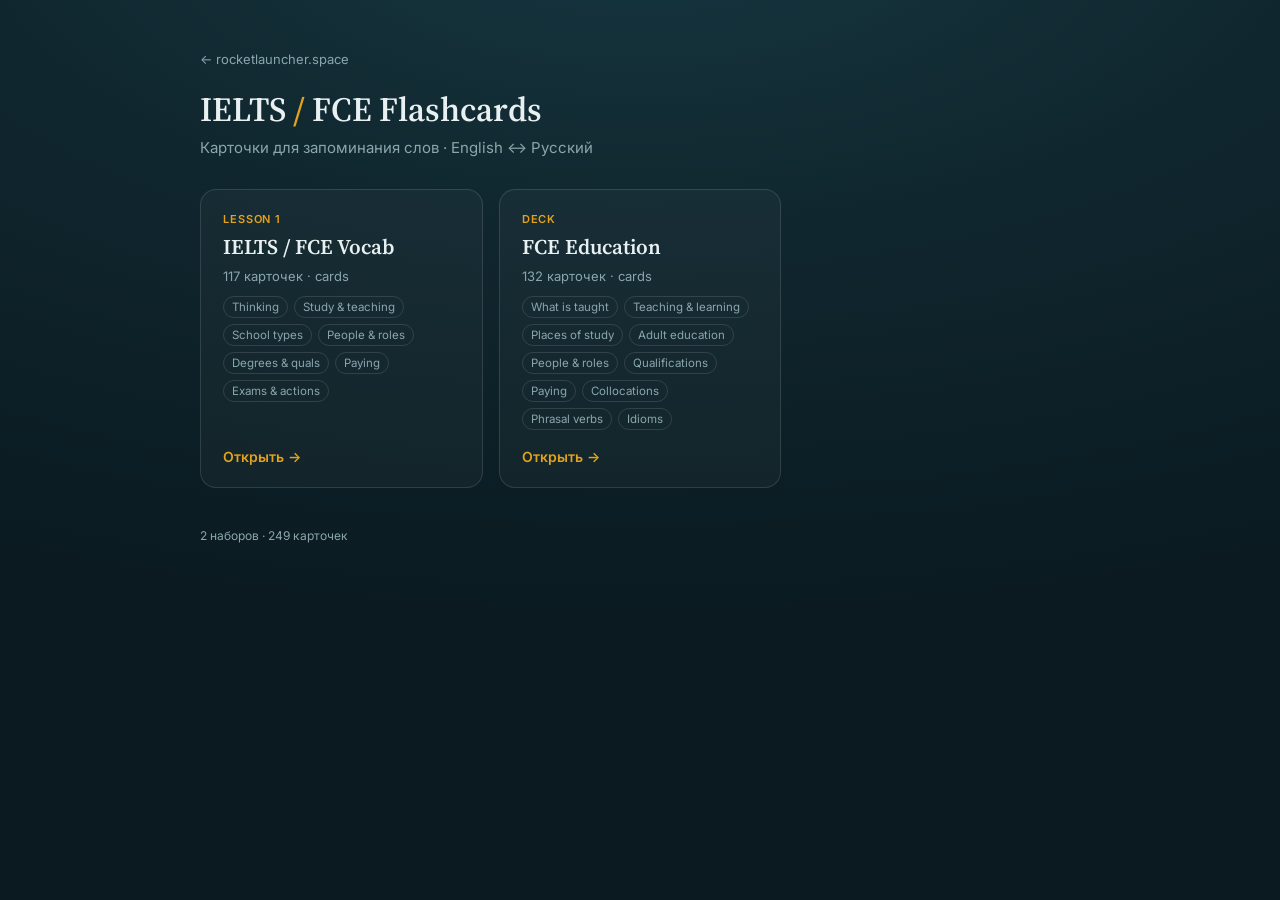
==== commit 9cb9d5d7: "ielts: drop old lesson1, rename lesson1a to lesson1, add landing page" ====
--- a/ielts/index.html
+++ b/ielts/index.html
@@ -1,4193 +1,57 @@
 <!DOCTYPE html>
-<html lang="en">
+<html lang="ru">
 <head>
 <meta charset="UTF-8">
-<meta name="viewport" content="width=device-width, initial-scale=1.0, maximum-scale=1.0, user-scalable=no">
-<title>IELTS / FCE Vocabulary · English · Russian</title>
+<meta name="viewport" content="width=device-width, initial-scale=1.0">
+<title>IELTS / FCE · Flashcards</title>
+<link rel="icon" type="image/png" href="/favicon.png">
 <link rel="preconnect" href="https://fonts.googleapis.com">
 <link rel="preconnect" href="https://fonts.gstatic.com" crossorigin>
-<link href="https://fonts.googleapis.com/css2?family=Inter:wght@400;500;600&amp;family=Source+Serif+4:opsz,wght@8..60,400;8..60,500;8..60,600&amp;display=swap" rel="stylesheet">
+<link href="https://fonts.googleapis.com/css2?family=Inter:wght@400;500;600&amp;family=Source+Serif+4:opsz,wght@8..60,500;8..60,600&amp;display=swap" rel="stylesheet">
 <style>
-  :root{--ink:#10262E;--ink2:#0A1A20;--paper:#FBF9F4;--accent:#E3A21C;--accent-deep:#B57F0A;--muted:#8AA6AD;--muted-dim:#5E7C84;--text:#152C33;--line:rgba(255,255,255,.12)}
-  *{box-sizing:border-box;margin:0;padding:0;-webkit-tap-highlight-color:transparent}
-  html,body{height:100%}
-  body{background:radial-gradient(120% 80% at 50% -10%,#163741 0%,var(--ink) 45%,var(--ink2) 100%);color:#E8F0F1;font-family:"Inter",system-ui,sans-serif;height:100dvh;display:flex;flex-direction:column;overflow:hidden}
-  .ctrl,.flip{position:absolute;opacity:0;width:0;height:0;pointer-events:none}
-  .app{flex:1;display:flex;flex-direction:column;min-height:0;padding:18px 16px calc(14px + env(safe-area-inset-bottom))}
-  header{display:flex;align-items:baseline;justify-content:space-between;gap:12px;flex-wrap:wrap}
-  .brand{font-family:"Source Serif 4",serif;font-size:20px;font-weight:600}
-  .brand i{color:var(--accent);font-style:normal}
-  .dir-toggle{display:flex;gap:6px}
-  .chip{font-family:inherit;font-size:12.5px;color:var(--muted);background:transparent;border:1px solid var(--line);padding:6px 11px;border-radius:999px;cursor:pointer;user-select:none;white-space:nowrap;transition:color .15s,border-color .15s,background .15s}
-  .shuffle-btn{border-color:var(--accent);color:var(--accent);font-weight:600}
-  .shuffle-btn:active{background:var(--accent);color:#1a1200}
-  .chip:active{transform:translateY(1px)}
-  .cats{display:flex;gap:7px;margin-top:12px;overflow-x:auto;padding-bottom:2px;scrollbar-width:none}
-  .cats::-webkit-scrollbar{display:none}
-  .deck{flex:1;min-height:0;margin-top:14px;display:flex;overflow-x:auto;overflow-y:hidden;scroll-snap-type:x mandatory;-webkit-overflow-scrolling:touch;scrollbar-width:none}
-  .deck::-webkit-scrollbar{display:none}
-  .card{flex:0 0 100%;scroll-snap-align:center;scroll-snap-stop:always;display:flex;align-items:center;justify-content:center;padding:6px 2px;perspective:1600px;cursor:pointer}
-  .inner{position:relative;width:100%;height:100%;max-height:520px;transform-style:preserve-3d;transition:transform .5s cubic-bezier(.4,.15,.1,1);border-radius:20px}
-  .flip:checked + .inner{transform:rotateY(180deg)}
-  .face{position:absolute;inset:0;-webkit-backface-visibility:hidden;backface-visibility:hidden;border-radius:20px;padding:34px 26px;display:flex;flex-direction:column;align-items:center;justify-content:center;text-align:center;box-shadow:0 20px 50px -18px rgba(0,0,0,.55)}
-  .front{background:var(--paper);color:var(--text);border:1px solid rgba(0,0,0,.06)}
-  .back{background:linear-gradient(160deg,#193c46,#122b32);color:#EAF2F3;border:1px solid var(--line);transform:rotateY(180deg)}
-  .kind{font-size:11px;letter-spacing:1.3px;text-transform:uppercase;font-weight:600;color:var(--accent-deep);margin-bottom:14px}
-  .back .kind{color:var(--accent)}
-  .term{font-family:"Source Serif 4",serif;font-weight:600;line-height:1.15;font-size:clamp(22px,5.6vw,36px)}
-  .pos{margin-top:12px;font-size:13px;color:var(--muted-dim);font-style:italic}
-  .cue{position:absolute;bottom:16px;font-size:11px;color:var(--muted-dim);letter-spacing:.5px}
-  .example{margin-top:18px;max-width:420px;font-size:15px;line-height:1.55;color:var(--muted);font-style:italic}
-  .front .t-ru{display:none} .back .t-en{display:none}
-  #dir-ru:checked ~ .app .front .t-en{display:none}
-  #dir-ru:checked ~ .app .front .t-ru{display:block}
-  #dir-ru:checked ~ .app .back .t-ru{display:none}
-  #dir-ru:checked ~ .app .back .t-en{display:block}
-  #dir-en:checked ~ .app label[for=dir-en],#dir-ru:checked ~ .app label[for=dir-ru]{background:var(--accent);color:#1a1200;border-color:var(--accent);font-weight:600}
-  #cat-think:checked ~ .app .card:not(.think){display:none}
-  #cat-study:checked ~ .app .card:not(.study){display:none}
-  #cat-schools:checked ~ .app .card:not(.schools){display:none}
-  #cat-people:checked ~ .app .card:not(.people){display:none}
-  #cat-degrees:checked ~ .app .card:not(.degrees){display:none}
-  #cat-paying:checked ~ .app .card:not(.paying){display:none}
-  #cat-exams:checked ~ .app .card:not(.exams){display:none}
-  #cat-phrasal:checked ~ .app .card:not(.phrasal){display:none}
-  #cat-idioms:checked ~ .app .card:not(.idioms){display:none}
-  #cat-all:checked ~ .app label[for=cat-all],
-  #cat-think:checked ~ .app label[for=cat-think],
-  #cat-study:checked ~ .app label[for=cat-study],
-  #cat-schools:checked ~ .app label[for=cat-schools],
-  #cat-people:checked ~ .app label[for=cat-people],
-  #cat-degrees:checked ~ .app label[for=cat-degrees],
-  #cat-paying:checked ~ .app label[for=cat-paying],
-  #cat-exams:checked ~ .app label[for=cat-exams],
-  #cat-phrasal:checked ~ .app label[for=cat-phrasal],
-  #cat-idioms:checked ~ .app label[for=cat-idioms]{background:var(--accent); color:#1a1200; border-color:var(--accent); font-weight:600}
-  @media (prefers-reduced-motion:reduce){.inner{transition:none}}
+  :root{--ink:#10262E;--ink2:#0A1A20;--accent:#E3A21C;--muted:#8AA6AD;--line:rgba(255,255,255,.12)}
+  *{box-sizing:border-box;margin:0;padding:0}
+  body{min-height:100vh;background:radial-gradient(120% 80% at 50% -10%,#163741 0%,var(--ink) 45%,var(--ink2) 100%);color:#E8F0F1;font-family:"Inter",system-ui,sans-serif;padding:48px 20px 40px}
+  .wrap{max-width:880px;margin:0 auto}
+  .back{color:var(--muted);text-decoration:none;font-size:13px}
+  .back:hover{color:#E8F0F1}
+  h1{font-family:"Source Serif 4",serif;font-weight:600;font-size:34px;margin:18px 0 6px}
+  h1 i{color:var(--accent);font-style:normal}
+  .lead{color:var(--muted);font-size:15px;margin-bottom:32px}
+  .grid{display:grid;grid-template-columns:repeat(auto-fill,minmax(260px,1fr));gap:16px}
+  .deck{display:flex;flex-direction:column;gap:8px;padding:22px;border:1px solid var(--line);border-radius:16px;background:rgba(255,255,255,.03);color:inherit;text-decoration:none;transition:border-color .15s,transform .15s,background .15s}
+  .deck:hover{border-color:var(--accent);background:rgba(227,162,28,.06);transform:translateY(-2px)}
+  .eyebrow{font-size:11px;letter-spacing:.08em;text-transform:uppercase;color:var(--accent);font-weight:600}
+  .deck h2{font-family:"Source Serif 4",serif;font-size:21px;font-weight:600;line-height:1.25}
+  .count{color:var(--muted);font-size:13px}
+  .tags{display:flex;flex-wrap:wrap;gap:6px;margin-top:4px}
+  .tags span{font-size:11.5px;color:var(--muted);border:1px solid var(--line);padding:3px 8px;border-radius:999px}
+  .go{margin-top:auto;padding-top:10px;color:var(--accent);font-weight:600;font-size:14px}
+  footer{margin-top:40px;color:var(--muted);font-size:12px}
 </style>
 </head>
 <body>
-  <input class="ctrl" type="radio" name="dir" id="dir-en" checked>
-  <input class="ctrl" type="radio" name="dir" id="dir-ru">
-  <input class="ctrl" type="radio" name="cat" id="cat-all" checked>
-  <input class="ctrl" type="radio" name="cat" id="cat-think">
-  <input class="ctrl" type="radio" name="cat" id="cat-study">
-  <input class="ctrl" type="radio" name="cat" id="cat-schools">
-  <input class="ctrl" type="radio" name="cat" id="cat-people">
-  <input class="ctrl" type="radio" name="cat" id="cat-degrees">
-  <input class="ctrl" type="radio" name="cat" id="cat-paying">
-  <input class="ctrl" type="radio" name="cat" id="cat-exams">
-  <input class="ctrl" type="radio" name="cat" id="cat-phrasal">
-  <input class="ctrl" type="radio" name="cat" id="cat-idioms">
-  <div class="app">
-    <header>
-      <div class="brand">IELTS / FCE Vocab <i>·</i> EN / RU</div>
-      <div class="dir-toggle">
-        <label class="chip" for="dir-en">EN → RU</label>
-        <label class="chip" for="dir-ru">RU → EN</label>
-      </div>
-    </header>
-    <div class="cats">
-      <button class="chip shuffle-btn" id="shuffleBtn" type="button">🔀 Shuffle</button>
-      <label class="chip" for="cat-all">All 226</label>
-      <label class="chip" for="cat-think">Thinking 40</label>
-      <label class="chip" for="cat-study">Study & teaching 39</label>
-      <label class="chip" for="cat-schools">School types 28</label>
-      <label class="chip" for="cat-people">People & roles 36</label>
-      <label class="chip" for="cat-degrees">Degrees & quals 19</label>
-      <label class="chip" for="cat-paying">Paying 8</label>
-      <label class="chip" for="cat-exams">Exams & actions 31</label>
-      <label class="chip" for="cat-phrasal">Phrasal verbs 20</label>
-      <label class="chip" for="cat-idioms">Idioms 5</label>
+  <div class="wrap">
+    <a class="back" href="/">← rocketlauncher.space</a>
+    <h1>IELTS <i>/</i> FCE Flashcards</h1>
+    <p class="lead">Карточки для запоминания слов · English ↔ Русский</p>
+    <div class="grid">
+    <a class="deck" href="lesson1.html">
+      <div class="eyebrow">Lesson 1</div>
+      <h2>IELTS / FCE Vocab</h2>
+      <div class="count">117 карточек · cards</div>
+      <div class="tags"><span>Thinking</span><span>Study &amp; teaching</span><span>School types</span><span>People &amp; roles</span><span>Degrees &amp; quals</span><span>Paying</span><span>Exams &amp; actions</span></div>
+      <div class="go">Открыть →</div>
+    </a>
+    <a class="deck" href="fce-education-flashcards.html">
+      <div class="eyebrow">Deck</div>
+      <h2>FCE Education</h2>
+      <div class="count">132 карточек · cards</div>
+      <div class="tags"><span>What is taught</span><span>Teaching &amp; learning</span><span>Places of study</span><span>Adult education</span><span>People &amp; roles</span><span>Qualifications</span><span>Paying</span><span>Collocations</span><span>Phrasal verbs</span><span>Idioms</span></div>
+      <div class="go">Открыть →</div>
+    </a>
     </div>
-    <div class="deck" id="deck">
-      <label class="card think">
-        <input type="checkbox" class="flip" aria-label="flip card">
-        <div class="inner">
-          <div class="face front">
-            <div class="kind">Thinking</div>
-            <div class="term t-en">assess</div>
-            <div class="term t-ru">оценивать</div>
-            <div class="pos">v</div>
-            <div class="cue">tap to reveal</div>
-          </div>
-          <div class="face back">
-            <div class="kind">Thinking</div>
-            <div class="term t-ru">оценивать</div>
-            <div class="term t-en">assess</div>
-            <div class="example">assess the risks before deciding</div>
-          </div>
-        </div>
-      </label>
-      <label class="card think">
-        <input type="checkbox" class="flip" aria-label="flip card">
-        <div class="inner">
-          <div class="face front">
-            <div class="kind">Thinking</div>
-            <div class="term t-en">assume</div>
-            <div class="term t-ru">предполагать, допускать</div>
-            <div class="pos">v</div>
-            <div class="cue">tap to reveal</div>
-          </div>
-          <div class="face back">
-            <div class="kind">Thinking</div>
-            <div class="term t-ru">предполагать, допускать</div>
-            <div class="term t-en">assume</div>
-            <div class="example">I assumed you already knew.</div>
-          </div>
-        </div>
-      </label>
-      <label class="card think">
-        <input type="checkbox" class="flip" aria-label="flip card">
-        <div class="inner">
-          <div class="face front">
-            <div class="kind">Thinking</div>
-            <div class="term t-en">baffle</div>
-            <div class="term t-ru">сбивать с толку, озадачивать</div>
-            <div class="pos">v</div>
-            <div class="cue">tap to reveal</div>
-          </div>
-          <div class="face back">
-            <div class="kind">Thinking</div>
-            <div class="term t-ru">сбивать с толку, озадачивать</div>
-            <div class="term t-en">baffle</div>
-            <div class="example">The results baffled the scientists.</div>
-          </div>
-        </div>
-      </label>
-      <label class="card think">
-        <input type="checkbox" class="flip" aria-label="flip card">
-        <div class="inner">
-          <div class="face front">
-            <div class="kind">Thinking</div>
-            <div class="term t-en">biased</div>
-            <div class="term t-ru">предвзятый, необъективный</div>
-            <div class="pos">adj</div>
-            <div class="cue">tap to reveal</div>
-          </div>
-          <div class="face back">
-            <div class="kind">Thinking</div>
-            <div class="term t-ru">предвзятый, необъективный</div>
-            <div class="term t-en">biased</div>
-            <div class="example">a biased report</div>
-          </div>
-        </div>
-      </label>
-      <label class="card think">
-        <input type="checkbox" class="flip" aria-label="flip card">
-        <div class="inner">
-          <div class="face front">
-            <div class="kind">Thinking</div>
-            <div class="term t-en">concentrate</div>
-            <div class="term t-ru">сосредоточиваться</div>
-            <div class="pos">v</div>
-            <div class="cue">tap to reveal</div>
-          </div>
-          <div class="face back">
-            <div class="kind">Thinking</div>
-            <div class="term t-ru">сосредоточиваться</div>
-            <div class="term t-en">concentrate</div>
-            <div class="example">I can't concentrate with all this noise.</div>
-          </div>
-        </div>
-      </label>
-      <label class="card think">
-        <input type="checkbox" class="flip" aria-label="flip card">
-        <div class="inner">
-          <div class="face front">
-            <div class="kind">Thinking</div>
-            <div class="term t-en">consider</div>
-            <div class="term t-ru">обдумывать; считать</div>
-            <div class="pos">v</div>
-            <div class="cue">tap to reveal</div>
-          </div>
-          <div class="face back">
-            <div class="kind">Thinking</div>
-            <div class="term t-ru">обдумывать; считать</div>
-            <div class="term t-en">consider</div>
-            <div class="example">We're considering several options.</div>
-          </div>
-        </div>
-      </label>
-      <label class="card think">
-        <input type="checkbox" class="flip" aria-label="flip card">
-        <div class="inner">
-          <div class="face front">
-            <div class="kind">Thinking</div>
-            <div class="term t-en">contemplate</div>
-            <div class="term t-ru">размышлять, обдумывать</div>
-            <div class="pos">v</div>
-            <div class="cue">tap to reveal</div>
-          </div>
-          <div class="face back">
-            <div class="kind">Thinking</div>
-            <div class="term t-ru">размышлять, обдумывать</div>
-            <div class="term t-en">contemplate</div>
-            <div class="example">She contemplated changing careers.</div>
-          </div>
-        </div>
-      </label>
-      <label class="card think">
-        <input type="checkbox" class="flip" aria-label="flip card">
-        <div class="inner">
-          <div class="face front">
-            <div class="kind">Thinking</div>
-            <div class="term t-en">cynical</div>
-            <div class="term t-ru">циничный</div>
-            <div class="pos">adj</div>
-            <div class="cue">tap to reveal</div>
-          </div>
-          <div class="face back">
-            <div class="kind">Thinking</div>
-            <div class="term t-ru">циничный</div>
-            <div class="term t-en">cynical</div>
-            <div class="example">a cynical view of politics</div>
-          </div>
-        </div>
-      </label>
-      <label class="card think">
-        <input type="checkbox" class="flip" aria-label="flip card">
-        <div class="inner">
-          <div class="face front">
-            <div class="kind">Thinking</div>
-            <div class="term t-en">deduce</div>
-            <div class="term t-ru">делать вывод, выводить</div>
-            <div class="pos">v</div>
-            <div class="cue">tap to reveal</div>
-          </div>
-          <div class="face back">
-            <div class="kind">Thinking</div>
-            <div class="term t-ru">делать вывод, выводить</div>
-            <div class="term t-en">deduce</div>
-            <div class="example">From the clues he deduced the answer.</div>
-          </div>
-        </div>
-      </label>
-      <label class="card think">
-        <input type="checkbox" class="flip" aria-label="flip card">
-        <div class="inner">
-          <div class="face front">
-            <div class="kind">Thinking</div>
-            <div class="term t-en">deliberate</div>
-            <div class="term t-ru">обдумывать, взвешивать</div>
-            <div class="pos">v</div>
-            <div class="cue">tap to reveal</div>
-          </div>
-          <div class="face back">
-            <div class="kind">Thinking</div>
-            <div class="term t-ru">обдумывать, взвешивать</div>
-            <div class="term t-en">deliberate</div>
-            <div class="example">The jury deliberated for hours.</div>
-          </div>
-        </div>
-      </label>
-      <label class="card think">
-        <input type="checkbox" class="flip" aria-label="flip card">
-        <div class="inner">
-          <div class="face front">
-            <div class="kind">Thinking</div>
-            <div class="term t-en">dilemma</div>
-            <div class="term t-ru">дилемма</div>
-            <div class="pos">n</div>
-            <div class="cue">tap to reveal</div>
-          </div>
-          <div class="face back">
-            <div class="kind">Thinking</div>
-            <div class="term t-ru">дилемма</div>
-            <div class="term t-en">dilemma</div>
-            <div class="example">She faced a difficult dilemma.</div>
-          </div>
-        </div>
-      </label>
-      <label class="card think">
-        <input type="checkbox" class="flip" aria-label="flip card">
-        <div class="inner">
-          <div class="face front">
-            <div class="kind">Thinking</div>
-            <div class="term t-en">discriminate</div>
-            <div class="term t-ru">различать; дискриминировать</div>
-            <div class="pos">v</div>
-            <div class="cue">tap to reveal</div>
-          </div>
-          <div class="face back">
-            <div class="kind">Thinking</div>
-            <div class="term t-ru">различать; дискриминировать</div>
-            <div class="term t-en">discriminate</div>
-            <div class="example">learn to discriminate fact from opinion</div>
-          </div>
-        </div>
-      </label>
-      <label class="card think">
-        <input type="checkbox" class="flip" aria-label="flip card">
-        <div class="inner">
-          <div class="face front">
-            <div class="kind">Thinking</div>
-            <div class="term t-en">dubious</div>
-            <div class="term t-ru">сомнительный; сомневающийся</div>
-            <div class="pos">adj</div>
-            <div class="cue">tap to reveal</div>
-          </div>
-          <div class="face back">
-            <div class="kind">Thinking</div>
-            <div class="term t-ru">сомнительный; сомневающийся</div>
-            <div class="term t-en">dubious</div>
-            <div class="example">I'm dubious about his claims.</div>
-          </div>
-        </div>
-      </label>
-      <label class="card think">
-        <input type="checkbox" class="flip" aria-label="flip card">
-        <div class="inner">
-          <div class="face front">
-            <div class="kind">Thinking</div>
-            <div class="term t-en">estimate</div>
-            <div class="term t-ru">оценивать; оценка</div>
-            <div class="pos">v, n</div>
-            <div class="cue">tap to reveal</div>
-          </div>
-          <div class="face back">
-            <div class="kind">Thinking</div>
-            <div class="term t-ru">оценивать; оценка</div>
-            <div class="term t-en">estimate</div>
-            <div class="example">Experts estimate the cost at £2m.</div>
-          </div>
-        </div>
-      </label>
-      <label class="card think">
-        <input type="checkbox" class="flip" aria-label="flip card">
-        <div class="inner">
-          <div class="face front">
-            <div class="kind">Thinking</div>
-            <div class="term t-en">faith</div>
-            <div class="term t-ru">вера</div>
-            <div class="pos">n</div>
-            <div class="cue">tap to reveal</div>
-          </div>
-          <div class="face back">
-            <div class="kind">Thinking</div>
-            <div class="term t-ru">вера</div>
-            <div class="term t-en">faith</div>
-            <div class="example">She has faith in the plan.</div>
-          </div>
-        </div>
-      </label>
-      <label class="card think">
-        <input type="checkbox" class="flip" aria-label="flip card">
-        <div class="inner">
-          <div class="face front">
-            <div class="kind">Thinking</div>
-            <div class="term t-en">gather</div>
-            <div class="term t-ru">заключать, понимать (из чего-л.)</div>
-            <div class="pos">v</div>
-            <div class="cue">tap to reveal</div>
-          </div>
-          <div class="face back">
-            <div class="kind">Thinking</div>
-            <div class="term t-ru">заключать, понимать (из чего-л.)</div>
-            <div class="term t-en">gather</div>
-            <div class="example">I gather you're leaving soon.</div>
-          </div>
-        </div>
-      </label>
-      <label class="card think">
-        <input type="checkbox" class="flip" aria-label="flip card">
-        <div class="inner">
-          <div class="face front">
-            <div class="kind">Thinking</div>
-            <div class="term t-en">genius</div>
-            <div class="term t-ru">гений</div>
-            <div class="pos">n</div>
-            <div class="cue">tap to reveal</div>
-          </div>
-          <div class="face back">
-            <div class="kind">Thinking</div>
-            <div class="term t-ru">гений</div>
-            <div class="term t-en">genius</div>
-            <div class="example">Einstein was a genius.</div>
-          </div>
-        </div>
-      </label>
-      <label class="card think">
-        <input type="checkbox" class="flip" aria-label="flip card">
-        <div class="inner">
-          <div class="face front">
-            <div class="kind">Thinking</div>
-            <div class="term t-en">grasp</div>
-            <div class="term t-ru">понять, ухватить (суть)</div>
-            <div class="pos">v</div>
-            <div class="cue">tap to reveal</div>
-          </div>
-          <div class="face back">
-            <div class="kind">Thinking</div>
-            <div class="term t-ru">понять, ухватить (суть)</div>
-            <div class="term t-en">grasp</div>
-            <div class="example">He quickly grasped the concept.</div>
-          </div>
-        </div>
-      </label>
-      <label class="card think">
-        <input type="checkbox" class="flip" aria-label="flip card">
-        <div class="inner">
-          <div class="face front">
-            <div class="kind">Thinking</div>
-            <div class="term t-en">guesswork</div>
-            <div class="term t-ru">догадки, домыслы</div>
-            <div class="pos">n</div>
-            <div class="cue">tap to reveal</div>
-          </div>
-          <div class="face back">
-            <div class="kind">Thinking</div>
-            <div class="term t-ru">догадки, домыслы</div>
-            <div class="term t-en">guesswork</div>
-            <div class="example">It was pure guesswork.</div>
-          </div>
-        </div>
-      </label>
-      <label class="card think">
-        <input type="checkbox" class="flip" aria-label="flip card">
-        <div class="inner">
-          <div class="face front">
-            <div class="kind">Thinking</div>
-            <div class="term t-en">hunch</div>
-            <div class="term t-ru">предчувствие, догадка</div>
-            <div class="pos">n</div>
-            <div class="cue">tap to reveal</div>
-          </div>
-          <div class="face back">
-            <div class="kind">Thinking</div>
-            <div class="term t-ru">предчувствие, догадка</div>
-            <div class="term t-en">hunch</div>
-            <div class="example">I had a hunch she'd be late.</div>
-          </div>
-        </div>
-      </label>
-      <label class="card think">
-        <input type="checkbox" class="flip" aria-label="flip card">
-        <div class="inner">
-          <div class="face front">
-            <div class="kind">Thinking</div>
-            <div class="term t-en">ideology</div>
-            <div class="term t-ru">идеология</div>
-            <div class="pos">n</div>
-            <div class="cue">tap to reveal</div>
-          </div>
-          <div class="face back">
-            <div class="kind">Thinking</div>
-            <div class="term t-ru">идеология</div>
-            <div class="term t-en">ideology</div>
-            <div class="example">a political ideology</div>
-          </div>
-        </div>
-      </label>
-      <label class="card think">
-        <input type="checkbox" class="flip" aria-label="flip card">
-        <div class="inner">
-          <div class="face front">
-            <div class="kind">Thinking</div>
-            <div class="term t-en">ingenious</div>
-            <div class="term t-ru">изобретательный, хитроумный</div>
-            <div class="pos">adj</div>
-            <div class="cue">tap to reveal</div>
-          </div>
-          <div class="face back">
-            <div class="kind">Thinking</div>
-            <div class="term t-ru">изобретательный, хитроумный</div>
-            <div class="term t-en">ingenious</div>
-            <div class="example">an ingenious solution</div>
-          </div>
-        </div>
-      </label>
-      <label class="card think">
-        <input type="checkbox" class="flip" aria-label="flip card">
-        <div class="inner">
-          <div class="face front">
-            <div class="kind">Thinking</div>
-            <div class="term t-en">inspiration</div>
-            <div class="term t-ru">вдохновение</div>
-            <div class="pos">n</div>
-            <div class="cue">tap to reveal</div>
-          </div>
-          <div class="face back">
-            <div class="kind">Thinking</div>
-            <div class="term t-ru">вдохновение</div>
-            <div class="term t-en">inspiration</div>
-            <div class="example">She's a source of inspiration.</div>
-          </div>
-        </div>
-      </label>
-      <label class="card think">
-        <input type="checkbox" class="flip" aria-label="flip card">
-        <div class="inner">
-          <div class="face front">
-            <div class="kind">Thinking</div>
-            <div class="term t-en">intuition</div>
-            <div class="term t-ru">интуиция</div>
-            <div class="pos">n</div>
-            <div class="cue">tap to reveal</div>
-          </div>
-          <div class="face back">
-            <div class="kind">Thinking</div>
-            <div class="term t-ru">интуиция</div>
-            <div class="term t-en">intuition</div>
-            <div class="example">Trust your intuition.</div>
-          </div>
-        </div>
-      </label>
-      <label class="card think">
-        <input type="checkbox" class="flip" aria-label="flip card">
-        <div class="inner">
-          <div class="face front">
-            <div class="kind">Thinking</div>
-            <div class="term t-en">justify</div>
-            <div class="term t-ru">оправдывать, обосновывать</div>
-            <div class="pos">v</div>
-            <div class="cue">tap to reveal</div>
-          </div>
-          <div class="face back">
-            <div class="kind">Thinking</div>
-            <div class="term t-ru">оправдывать, обосновывать</div>
-            <div class="term t-en">justify</div>
-            <div class="example">How do you justify that decision?</div>
-          </div>
-        </div>
-      </label>
-      <label class="card think">
-        <input type="checkbox" class="flip" aria-label="flip card">
-        <div class="inner">
-          <div class="face front">
-            <div class="kind">Thinking</div>
-            <div class="term t-en">naïve</div>
-            <div class="term t-ru">наивный</div>
-            <div class="pos">adj</div>
-            <div class="cue">tap to reveal</div>
-          </div>
-          <div class="face back">
-            <div class="kind">Thinking</div>
-            <div class="term t-ru">наивный</div>
-            <div class="term t-en">naïve</div>
-            <div class="example">It was naïve to trust him.</div>
-          </div>
-        </div>
-      </label>
-      <label class="card think">
-        <input type="checkbox" class="flip" aria-label="flip card">
-        <div class="inner">
-          <div class="face front">
-            <div class="kind">Thinking</div>
-            <div class="term t-en">notion</div>
-            <div class="term t-ru">понятие, представление</div>
-            <div class="pos">n</div>
-            <div class="cue">tap to reveal</div>
-          </div>
-          <div class="face back">
-            <div class="kind">Thinking</div>
-            <div class="term t-ru">понятие, представление</div>
-            <div class="term t-en">notion</div>
-            <div class="example">a vague notion of the truth</div>
-          </div>
-        </div>
-      </label>
-      <label class="card think">
-        <input type="checkbox" class="flip" aria-label="flip card">
-        <div class="inner">
-          <div class="face front">
-            <div class="kind">Thinking</div>
-            <div class="term t-en">optimistic</div>
-            <div class="term t-ru">оптимистичный</div>
-            <div class="pos">adj</div>
-            <div class="cue">tap to reveal</div>
-          </div>
-          <div class="face back">
-            <div class="kind">Thinking</div>
-            <div class="term t-ru">оптимистичный</div>
-            <div class="term t-en">optimistic</div>
-            <div class="example">She's optimistic about the future.</div>
-          </div>
-        </div>
-      </label>
-      <label class="card think">
-        <input type="checkbox" class="flip" aria-label="flip card">
-        <div class="inner">
-          <div class="face front">
-            <div class="kind">Thinking</div>
-            <div class="term t-en">paradox</div>
-            <div class="term t-ru">парадокс</div>
-            <div class="pos">n</div>
-            <div class="cue">tap to reveal</div>
-          </div>
-          <div class="face back">
-            <div class="kind">Thinking</div>
-            <div class="term t-ru">парадокс</div>
-            <div class="term t-en">paradox</div>
-            <div class="example">It's a paradox that the poor pay more.</div>
-          </div>
-        </div>
-      </label>
-      <label class="card think">
-        <input type="checkbox" class="flip" aria-label="flip card">
-        <div class="inner">
-          <div class="face front">
-            <div class="kind">Thinking</div>
-            <div class="term t-en">pessimistic</div>
-            <div class="term t-ru">пессимистичный</div>
-            <div class="pos">adj</div>
-            <div class="cue">tap to reveal</div>
-          </div>
-          <div class="face back">
-            <div class="kind">Thinking</div>
-            <div class="term t-ru">пессимистичный</div>
-            <div class="term t-en">pessimistic</div>
-            <div class="example">Don't be so pessimistic.</div>
-          </div>
-        </div>
-      </label>
-      <label class="card think">
-        <input type="checkbox" class="flip" aria-label="flip card">
-        <div class="inner">
-          <div class="face front">
-            <div class="kind">Thinking</div>
-            <div class="term t-en">plausible</div>
-            <div class="term t-ru">правдоподобный</div>
-            <div class="pos">adj</div>
-            <div class="cue">tap to reveal</div>
-          </div>
-          <div class="face back">
-            <div class="kind">Thinking</div>
-            <div class="term t-ru">правдоподобный</div>
-            <div class="term t-en">plausible</div>
-            <div class="example">a plausible explanation</div>
-          </div>
-        </div>
-      </label>
-      <label class="card think">
-        <input type="checkbox" class="flip" aria-label="flip card">
-        <div class="inner">
-          <div class="face front">
-            <div class="kind">Thinking</div>
-            <div class="term t-en">ponder</div>
-            <div class="term t-ru">размышлять, обдумывать</div>
-            <div class="pos">v</div>
-            <div class="cue">tap to reveal</div>
-          </div>
-          <div class="face back">
-            <div class="kind">Thinking</div>
-            <div class="term t-ru">размышлять, обдумывать</div>
-            <div class="term t-en">ponder</div>
-            <div class="example">He pondered the question for a while.</div>
-          </div>
-        </div>
-      </label>
-      <label class="card think">
-        <input type="checkbox" class="flip" aria-label="flip card">
-        <div class="inner">
-          <div class="face front">
-            <div class="kind">Thinking</div>
-            <div class="term t-en">prejudiced</div>
-            <div class="term t-ru">предвзятый, с предубеждением</div>
-            <div class="pos">adj</div>
-            <div class="cue">tap to reveal</div>
-          </div>
-          <div class="face back">
-            <div class="kind">Thinking</div>
-            <div class="term t-ru">предвзятый, с предубеждением</div>
-            <div class="term t-en">prejudiced</div>
-            <div class="example">prejudiced opinions</div>
-          </div>
-        </div>
-      </label>
-      <label class="card think">
-        <input type="checkbox" class="flip" aria-label="flip card">
-        <div class="inner">
-          <div class="face front">
-            <div class="kind">Thinking</div>
-            <div class="term t-en">presume</div>
-            <div class="term t-ru">полагать, предполагать</div>
-            <div class="pos">v</div>
-            <div class="cue">tap to reveal</div>
-          </div>
-          <div class="face back">
-            <div class="kind">Thinking</div>
-            <div class="term t-ru">полагать, предполагать</div>
-            <div class="term t-en">presume</div>
-            <div class="example">I presume you agree.</div>
-          </div>
-        </div>
-      </label>
-      <label class="card think">
-        <input type="checkbox" class="flip" aria-label="flip card">
-        <div class="inner">
-          <div class="face front">
-            <div class="kind">Thinking</div>
-            <div class="term t-en">query</div>
-            <div class="term t-ru">вопрос, запрос; ставить под сомнение</div>
-            <div class="pos">v, n</div>
-            <div class="cue">tap to reveal</div>
-          </div>
-          <div class="face back">
-            <div class="kind">Thinking</div>
-            <div class="term t-ru">вопрос, запрос; ставить под сомнение</div>
-            <div class="term t-en">query</div>
-            <div class="example">She queried the total on the bill.</div>
-          </div>
-        </div>
-      </label>
-      <label class="card think">
-        <input type="checkbox" class="flip" aria-label="flip card">
-        <div class="inner">
-          <div class="face front">
-            <div class="kind">Thinking</div>
-            <div class="term t-en">reckon</div>
-            <div class="term t-ru">считать, полагать</div>
-            <div class="pos">v</div>
-            <div class="cue">tap to reveal</div>
-          </div>
-          <div class="face back">
-            <div class="kind">Thinking</div>
-            <div class="term t-ru">считать, полагать</div>
-            <div class="term t-en">reckon</div>
-            <div class="example">I reckon it'll rain later.</div>
-          </div>
-        </div>
-      </label>
-      <label class="card think">
-        <input type="checkbox" class="flip" aria-label="flip card">
-        <div class="inner">
-          <div class="face front">
-            <div class="kind">Thinking</div>
-            <div class="term t-en">reflect</div>
-            <div class="term t-ru">размышлять; отражать</div>
-            <div class="pos">v</div>
-            <div class="cue">tap to reveal</div>
-          </div>
-          <div class="face back">
-            <div class="kind">Thinking</div>
-            <div class="term t-ru">размышлять; отражать</div>
-            <div class="term t-en">reflect</div>
-            <div class="example">Take time to reflect on your choices.</div>
-          </div>
-        </div>
-      </label>
-      <label class="card think">
-        <input type="checkbox" class="flip" aria-label="flip card">
-        <div class="inner">
-          <div class="face front">
-            <div class="kind">Thinking</div>
-            <div class="term t-en">sceptical / skeptical</div>
-            <div class="term t-ru">скептический</div>
-            <div class="pos">adj</div>
-            <div class="cue">tap to reveal</div>
-          </div>
-          <div class="face back">
-            <div class="kind">Thinking</div>
-            <div class="term t-ru">скептический</div>
-            <div class="term t-en">sceptical / skeptical</div>
-            <div class="example">I'm sceptical about the results.</div>
-          </div>
-        </div>
-      </label>
-      <label class="card think">
-        <input type="checkbox" class="flip" aria-label="flip card">
-        <div class="inner">
-          <div class="face front">
-            <div class="kind">Thinking</div>
-            <div class="term t-en">speculate</div>
-            <div class="term t-ru">строить догадки, рассуждать</div>
-            <div class="pos">v</div>
-            <div class="cue">tap to reveal</div>
-          </div>
-          <div class="face back">
-            <div class="kind">Thinking</div>
-            <div class="term t-ru">строить догадки, рассуждать</div>
-            <div class="term t-en">speculate</div>
-            <div class="example">We can only speculate about the cause.</div>
-          </div>
-        </div>
-      </label>
-      <label class="card think">
-        <input type="checkbox" class="flip" aria-label="flip card">
-        <div class="inner">
-          <div class="face front">
-            <div class="kind">Thinking</div>
-            <div class="term t-en">suppose</div>
-            <div class="term t-ru">предполагать, полагать</div>
-            <div class="pos">v</div>
-            <div class="cue">tap to reveal</div>
-          </div>
-          <div class="face back">
-            <div class="kind">Thinking</div>
-            <div class="term t-ru">предполагать, полагать</div>
-            <div class="term t-en">suppose</div>
-            <div class="example">I suppose you're right.</div>
-          </div>
-        </div>
-      </label>
-      <label class="card study">
-        <input type="checkbox" class="flip" aria-label="flip card">
-        <div class="inner">
-          <div class="face front">
-            <div class="kind">Study & teaching</div>
-            <div class="term t-en">curriculum</div>
-            <div class="term t-ru">учебная программа</div>
-            <div class="pos">n</div>
-            <div class="cue">tap to reveal</div>
-          </div>
-          <div class="face back">
-            <div class="kind">Study & teaching</div>
-            <div class="term t-ru">учебная программа</div>
-            <div class="term t-en">curriculum</div>
-            <div class="example">Maths is part of the core curriculum.</div>
-          </div>
-        </div>
-      </label>
-      <label class="card study">
-        <input type="checkbox" class="flip" aria-label="flip card">
-        <div class="inner">
-          <div class="face front">
-            <div class="kind">Study & teaching</div>
-            <div class="term t-en">syllabus</div>
-            <div class="term t-ru">программа курса, силлабус</div>
-            <div class="pos">n</div>
-            <div class="cue">tap to reveal</div>
-          </div>
-          <div class="face back">
-            <div class="kind">Study & teaching</div>
-            <div class="term t-ru">программа курса, силлабус</div>
-            <div class="term t-en">syllabus</div>
-            <div class="example">The syllabus covers ten topics.</div>
-          </div>
-        </div>
-      </label>
-      <label class="card study">
-        <input type="checkbox" class="flip" aria-label="flip card">
-        <div class="inner">
-          <div class="face front">
-            <div class="kind">Study & teaching</div>
-            <div class="term t-en">module</div>
-            <div class="term t-ru">модуль (учебный)</div>
-            <div class="pos">n</div>
-            <div class="cue">tap to reveal</div>
-          </div>
-          <div class="face back">
-            <div class="kind">Study & teaching</div>
-            <div class="term t-ru">модуль (учебный)</div>
-            <div class="term t-en">module</div>
-            <div class="example">a compulsory module in year one</div>
-          </div>
-        </div>
-      </label>
-      <label class="card study">
-        <input type="checkbox" class="flip" aria-label="flip card">
-        <div class="inner">
-          <div class="face front">
-            <div class="kind">Study & teaching</div>
-            <div class="term t-en">unit</div>
-            <div class="term t-ru">раздел, модуль (курса)</div>
-            <div class="pos">n</div>
-            <div class="cue">tap to reveal</div>
-          </div>
-          <div class="face back">
-            <div class="kind">Study & teaching</div>
-            <div class="term t-ru">раздел, модуль (курса)</div>
-            <div class="term t-en">unit</div>
-            <div class="example">We finished unit three today.</div>
-          </div>
-        </div>
-      </label>
-      <label class="card study">
-        <input type="checkbox" class="flip" aria-label="flip card">
-        <div class="inner">
-          <div class="face front">
-            <div class="kind">Study & teaching</div>
-            <div class="term t-en">subject</div>
-            <div class="term t-ru">предмет</div>
-            <div class="pos">n</div>
-            <div class="cue">tap to reveal</div>
-          </div>
-          <div class="face back">
-            <div class="kind">Study & teaching</div>
-            <div class="term t-ru">предмет</div>
-            <div class="term t-en">subject</div>
-            <div class="example">My favourite subject is chemistry.</div>
-          </div>
-        </div>
-      </label>
-      <label class="card study">
-        <input type="checkbox" class="flip" aria-label="flip card">
-        <div class="inner">
-          <div class="face front">
-            <div class="kind">Study & teaching</div>
-            <div class="term t-en">topic</div>
-            <div class="term t-ru">тема</div>
-            <div class="pos">n</div>
-            <div class="cue">tap to reveal</div>
-          </div>
-          <div class="face back">
-            <div class="kind">Study & teaching</div>
-            <div class="term t-ru">тема</div>
-            <div class="term t-en">topic</div>
-            <div class="example">Choose a topic for your essay.</div>
-          </div>
-        </div>
-      </label>
-      <label class="card study">
-        <input type="checkbox" class="flip" aria-label="flip card">
-        <div class="inner">
-          <div class="face front">
-            <div class="kind">Study & teaching</div>
-            <div class="term t-en">discipline</div>
-            <div class="term t-ru">дисциплина; учебная дисциплина</div>
-            <div class="pos">n</div>
-            <div class="cue">tap to reveal</div>
-          </div>
-          <div class="face back">
-            <div class="kind">Study & teaching</div>
-            <div class="term t-ru">дисциплина; учебная дисциплина</div>
-            <div class="term t-en">discipline</div>
-            <div class="example">Economics is a broad academic discipline.</div>
-          </div>
-        </div>
-      </label>
-      <label class="card study">
-        <input type="checkbox" class="flip" aria-label="flip card">
-        <div class="inner">
-          <div class="face front">
-            <div class="kind">Study & teaching</div>
-            <div class="term t-en">major</div>
-            <div class="term t-ru">профилирующая дисциплина, специальность</div>
-            <div class="pos">n</div>
-            <div class="cue">tap to reveal</div>
-          </div>
-          <div class="face back">
-            <div class="kind">Study & teaching</div>
-            <div class="term t-ru">профилирующая дисциплина, специальность</div>
-            <div class="term t-en">major</div>
-            <div class="example">Her major is biology.</div>
-          </div>
-        </div>
-      </label>
-      <label class="card study">
-        <input type="checkbox" class="flip" aria-label="flip card">
-        <div class="inner">
-          <div class="face front">
-            <div class="kind">Study & teaching</div>
-            <div class="term t-en">minor</div>
-            <div class="term t-ru">дополнительная специальность</div>
-            <div class="pos">n</div>
-            <div class="cue">tap to reveal</div>
-          </div>
-          <div class="face back">
-            <div class="kind">Study & teaching</div>
-            <div class="term t-ru">дополнительная специальность</div>
-            <div class="term t-en">minor</div>
-            <div class="example">He took a minor in history.</div>
-          </div>
-        </div>
-      </label>
-      <label class="card study">
-        <input type="checkbox" class="flip" aria-label="flip card">
-        <div class="inner">
-          <div class="face front">
-            <div class="kind">Study & teaching</div>
-            <div class="term t-en">course</div>
-            <div class="term t-ru">курс</div>
-            <div class="pos">n</div>
-            <div class="cue">tap to reveal</div>
-          </div>
-          <div class="face back">
-            <div class="kind">Study & teaching</div>
-            <div class="term t-ru">курс</div>
-            <div class="term t-en">course</div>
-            <div class="example">a three-year course in engineering</div>
-          </div>
-        </div>
-      </label>
-      <label class="card study">
-        <input type="checkbox" class="flip" aria-label="flip card">
-        <div class="inner">
-          <div class="face front">
-            <div class="kind">Study & teaching</div>
-            <div class="term t-en">programme</div>
-            <div class="term t-ru">программа обучения</div>
-            <div class="pos">n</div>
-            <div class="cue">tap to reveal</div>
-          </div>
-          <div class="face back">
-            <div class="kind">Study & teaching</div>
-            <div class="term t-ru">программа обучения</div>
-            <div class="term t-en">programme</div>
-            <div class="example">a two-year Master's programme</div>
-          </div>
-        </div>
-      </label>
-      <label class="card study">
-        <input type="checkbox" class="flip" aria-label="flip card">
-        <div class="inner">
-          <div class="face front">
-            <div class="kind">Study & teaching</div>
-            <div class="term t-en">class</div>
-            <div class="term t-ru">класс; занятие</div>
-            <div class="pos">n</div>
-            <div class="cue">tap to reveal</div>
-          </div>
-          <div class="face back">
-            <div class="kind">Study & teaching</div>
-            <div class="term t-ru">класс; занятие</div>
-            <div class="term t-en">class</div>
-            <div class="example">The class starts at nine.</div>
-          </div>
-        </div>
-      </label>
-      <label class="card study">
-        <input type="checkbox" class="flip" aria-label="flip card">
-        <div class="inner">
-          <div class="face front">
-            <div class="kind">Study & teaching</div>
-            <div class="term t-en">lesson</div>
-            <div class="term t-ru">урок</div>
-            <div class="pos">n</div>
-            <div class="cue">tap to reveal</div>
-          </div>
-          <div class="face back">
-            <div class="kind">Study & teaching</div>
-            <div class="term t-ru">урок</div>
-            <div class="term t-en">lesson</div>
-            <div class="example">a piano lesson</div>
-          </div>
-        </div>
-      </label>
-      <label class="card study">
-        <input type="checkbox" class="flip" aria-label="flip card">
-        <div class="inner">
-          <div class="face front">
-            <div class="kind">Study & teaching</div>
-            <div class="term t-en">lecture</div>
-            <div class="term t-ru">читать лекцию; лекция</div>
-            <div class="pos">v, n</div>
-            <div class="cue">tap to reveal</div>
-          </div>
-          <div class="face back">
-            <div class="kind">Study & teaching</div>
-            <div class="term t-ru">читать лекцию; лекция</div>
-            <div class="term t-en">lecture</div>
-            <div class="example">The professor lectured on economics.</div>
-          </div>
-        </div>
-      </label>
-      <label class="card study">
-        <input type="checkbox" class="flip" aria-label="flip card">
-        <div class="inner">
-          <div class="face front">
-            <div class="kind">Study & teaching</div>
-            <div class="term t-en">seminar</div>
-            <div class="term t-ru">семинар</div>
-            <div class="pos">n</div>
-            <div class="cue">tap to reveal</div>
-          </div>
-          <div class="face back">
-            <div class="kind">Study & teaching</div>
-            <div class="term t-ru">семинар</div>
-            <div class="term t-en">seminar</div>
-            <div class="example">a weekly seminar on literature</div>
-          </div>
-        </div>
-      </label>
-      <label class="card study">
-        <input type="checkbox" class="flip" aria-label="flip card">
-        <div class="inner">
-          <div class="face front">
-            <div class="kind">Study & teaching</div>
-            <div class="term t-en">tutorial</div>
-            <div class="term t-ru">консультация, практич. занятие</div>
-            <div class="pos">n</div>
-            <div class="cue">tap to reveal</div>
-          </div>
-          <div class="face back">
-            <div class="kind">Study & teaching</div>
-            <div class="term t-ru">консультация, практич. занятие</div>
-            <div class="term t-en">tutorial</div>
-            <div class="example">I have a tutorial with my supervisor.</div>
-          </div>
-        </div>
-      </label>
-      <label class="card study">
-        <input type="checkbox" class="flip" aria-label="flip card">
-        <div class="inner">
-          <div class="face front">
-            <div class="kind">Study & teaching</div>
-            <div class="term t-en">laboratory work (lab work)</div>
-            <div class="term t-ru">лабораторная работа</div>
-            <div class="pos">n phr</div>
-            <div class="cue">tap to reveal</div>
-          </div>
-          <div class="face back">
-            <div class="kind">Study & teaching</div>
-            <div class="term t-ru">лабораторная работа</div>
-            <div class="term t-en">laboratory work (lab work)</div>
-            <div class="example">Chemistry involves a lot of lab work.</div>
-          </div>
-        </div>
-      </label>
-      <label class="card study">
-        <input type="checkbox" class="flip" aria-label="flip card">
-        <div class="inner">
-          <div class="face front">
-            <div class="kind">Study & teaching</div>
-            <div class="term t-en">distance learning</div>
-            <div class="term t-ru">дистанционное обучение</div>
-            <div class="pos">n phr</div>
-            <div class="cue">tap to reveal</div>
-          </div>
-          <div class="face back">
-            <div class="kind">Study & teaching</div>
-            <div class="term t-ru">дистанционное обучение</div>
-            <div class="term t-en">distance learning</div>
-            <div class="example">She earned her degree through distance learning.</div>
-          </div>
-        </div>
-      </label>
-      <label class="card study">
-        <input type="checkbox" class="flip" aria-label="flip card">
-        <div class="inner">
-          <div class="face front">
-            <div class="kind">Study & teaching</div>
-            <div class="term t-en">e-learning</div>
-            <div class="term t-ru">электронное (онлайн) обучение</div>
-            <div class="pos">n</div>
-            <div class="cue">tap to reveal</div>
-          </div>
-          <div class="face back">
-            <div class="kind">Study & teaching</div>
-            <div class="term t-ru">электронное (онлайн) обучение</div>
-            <div class="term t-en">e-learning</div>
-            <div class="example">The company uses e-learning for training.</div>
-          </div>
-        </div>
-      </label>
-      <label class="card study">
-        <input type="checkbox" class="flip" aria-label="flip card">
-        <div class="inner">
-          <div class="face front">
-            <div class="kind">Study & teaching</div>
-            <div class="term t-en">online course</div>
-            <div class="term t-ru">онлайн-курс</div>
-            <div class="pos">n phr</div>
-            <div class="cue">tap to reveal</div>
-          </div>
-          <div class="face back">
-            <div class="kind">Study & teaching</div>
-            <div class="term t-ru">онлайн-курс</div>
-            <div class="term t-en">online course</div>
-            <div class="example">I signed up for an online course.</div>
-          </div>
-        </div>
-      </label>
-      <label class="card study">
-        <input type="checkbox" class="flip" aria-label="flip card">
-        <div class="inner">
-          <div class="face front">
-            <div class="kind">Study & teaching</div>
-            <div class="term t-en">self-study</div>
-            <div class="term t-ru">самостоятельное обучение</div>
-            <div class="pos">n</div>
-            <div class="cue">tap to reveal</div>
-          </div>
-          <div class="face back">
-            <div class="kind">Study & teaching</div>
-            <div class="term t-ru">самостоятельное обучение</div>
-            <div class="term t-en">self-study</div>
-            <div class="example">The course requires hours of self-study.</div>
-          </div>
-        </div>
-      </label>
-      <label class="card study">
-        <input type="checkbox" class="flip" aria-label="flip card">
-        <div class="inner">
-          <div class="face front">
-            <div class="kind">Study & teaching</div>
-            <div class="term t-en">study</div>
-            <div class="term t-ru">учиться; изучать</div>
-            <div class="pos">v</div>
-            <div class="cue">tap to reveal</div>
-          </div>
-          <div class="face back">
-            <div class="kind">Study & teaching</div>
-            <div class="term t-ru">учиться; изучать</div>
-            <div class="term t-en">study</div>
-            <div class="example">I study biology at university.</div>
-          </div>
-        </div>
-      </label>
-      <label class="card study">
-        <input type="checkbox" class="flip" aria-label="flip card">
-        <div class="inner">
-          <div class="face front">
-            <div class="kind">Study & teaching</div>
-            <div class="term t-en">learn</div>
-            <div class="term t-ru">учить(ся), узнавать</div>
-            <div class="pos">v</div>
-            <div class="cue">tap to reveal</div>
-          </div>
-          <div class="face back">
-            <div class="kind">Study & teaching</div>
-            <div class="term t-ru">учить(ся), узнавать</div>
-            <div class="term t-en">learn</div>
-            <div class="example">I want to learn Spanish.</div>
-          </div>
-        </div>
-      </label>
-      <label class="card study">
-        <input type="checkbox" class="flip" aria-label="flip card">
-        <div class="inner">
-          <div class="face front">
-            <div class="kind">Study & teaching</div>
-            <div class="term t-en">acquire</div>
-            <div class="term t-ru">приобретать, овладевать</div>
-            <div class="pos">v</div>
-            <div class="cue">tap to reveal</div>
-          </div>
-          <div class="face back">
-            <div class="kind">Study & teaching</div>
-            <div class="term t-ru">приобретать, овладевать</div>
-            <div class="term t-en">acquire</div>
-            <div class="example">students acquire new skills each term</div>
-          </div>
-        </div>
-      </label>
-      <label class="card study">
-        <input type="checkbox" class="flip" aria-label="flip card">
-        <div class="inner">
-          <div class="face front">
-            <div class="kind">Study & teaching</div>
-            <div class="term t-en">intensive</div>
-            <div class="term t-ru">интенсивный</div>
-            <div class="pos">adj</div>
-            <div class="cue">tap to reveal</div>
-          </div>
-          <div class="face back">
-            <div class="kind">Study & teaching</div>
-            <div class="term t-ru">интенсивный</div>
-            <div class="term t-en">intensive</div>
-            <div class="example">an intensive two-week course</div>
-          </div>
-        </div>
-      </label>
-      <label class="card study">
-        <input type="checkbox" class="flip" aria-label="flip card">
-        <div class="inner">
-          <div class="face front">
-            <div class="kind">Study & teaching</div>
-            <div class="term t-en">physical education</div>
-            <div class="term t-ru">физкультура</div>
-            <div class="pos">n phr</div>
-            <div class="cue">tap to reveal</div>
-          </div>
-          <div class="face back">
-            <div class="kind">Study & teaching</div>
-            <div class="term t-ru">физкультура</div>
-            <div class="term t-en">physical education</div>
-            <div class="example">We have physical education twice a week.</div>
-          </div>
-        </div>
-      </label>
-      <label class="card study">
-        <input type="checkbox" class="flip" aria-label="flip card">
-        <div class="inner">
-          <div class="face front">
-            <div class="kind">Study & teaching</div>
-            <div class="term t-en">day release</div>
-            <div class="term t-ru">учебный отгул (день на учёбу от работодателя)</div>
-            <div class="pos">n phr</div>
-            <div class="cue">tap to reveal</div>
-          </div>
-          <div class="face back">
-            <div class="kind">Study & teaching</div>
-            <div class="term t-ru">учебный отгул (день на учёбу от работодателя)</div>
-            <div class="term t-en">day release</div>
-            <div class="example">He studies one day a week on day release.</div>
-          </div>
-        </div>
-      </label>
-      <label class="card study">
-        <input type="checkbox" class="flip" aria-label="flip card">
-        <div class="inner">
-          <div class="face front">
-            <div class="kind">Study & teaching</div>
-            <div class="term t-en">night class</div>
-            <div class="term t-ru">вечерние занятия</div>
-            <div class="pos">n phr</div>
-            <div class="cue">tap to reveal</div>
-          </div>
-          <div class="face back">
-            <div class="kind">Study & teaching</div>
-            <div class="term t-ru">вечерние занятия</div>
-            <div class="term t-en">night class</div>
-            <div class="example">She takes a night class in art.</div>
-          </div>
-        </div>
-      </label>
-      <label class="card study">
-        <input type="checkbox" class="flip" aria-label="flip card">
-        <div class="inner">
-          <div class="face front">
-            <div class="kind">Study & teaching</div>
-            <div class="term t-en">semester</div>
-            <div class="term t-ru">семестр</div>
-            <div class="pos">n</div>
-            <div class="cue">tap to reveal</div>
-          </div>
-          <div class="face back">
-            <div class="kind">Study & teaching</div>
-            <div class="term t-ru">семестр</div>
-            <div class="term t-en">semester</div>
-            <div class="example">the spring semester begins in February</div>
-          </div>
-        </div>
-      </label>
-      <label class="card study">
-        <input type="checkbox" class="flip" aria-label="flip card">
-        <div class="inner">
-          <div class="face front">
-            <div class="kind">Study & teaching</div>
-            <div class="term t-en">quarter</div>
-            <div class="term t-ru">четверть (учебная)</div>
-            <div class="pos">n</div>
-            <div class="cue">tap to reveal</div>
-          </div>
-          <div class="face back">
-            <div class="kind">Study & teaching</div>
-            <div class="term t-ru">четверть (учебная)</div>
-            <div class="term t-en">quarter</div>
-            <div class="example">grades for the first quarter</div>
-          </div>
-        </div>
-      </label>
-      <label class="card study">
-        <input type="checkbox" class="flip" aria-label="flip card">
-        <div class="inner">
-          <div class="face front">
-            <div class="kind">Study & teaching</div>
-            <div class="term t-en">enroll</div>
-            <div class="term t-ru">записываться, поступать</div>
-            <div class="pos">v</div>
-            <div class="cue">tap to reveal</div>
-          </div>
-          <div class="face back">
-            <div class="kind">Study & teaching</div>
-            <div class="term t-ru">записываться, поступать</div>
-            <div class="term t-en">enroll</div>
-            <div class="example">I enrolled on an evening course.</div>
-          </div>
-        </div>
-      </label>
-      <label class="card study">
-        <input type="checkbox" class="flip" aria-label="flip card">
-        <div class="inner">
-          <div class="face front">
-            <div class="kind">Study & teaching</div>
-            <div class="term t-en">resources</div>
-            <div class="term t-ru">ресурсы, учебные материалы</div>
-            <div class="pos">n</div>
-            <div class="cue">tap to reveal</div>
-          </div>
-          <div class="face back">
-            <div class="kind">Study & teaching</div>
-            <div class="term t-ru">ресурсы, учебные материалы</div>
-            <div class="term t-en">resources</div>
-            <div class="example">online learning resources</div>
-          </div>
-        </div>
-      </label>
-      <label class="card study">
-        <input type="checkbox" class="flip" aria-label="flip card">
-        <div class="inner">
-          <div class="face front">
-            <div class="kind">Study & teaching</div>
-            <div class="term t-en">learning resources center</div>
-            <div class="term t-ru">учебно-ресурсный центр</div>
-            <div class="pos">n phr</div>
-            <div class="cue">tap to reveal</div>
-          </div>
-          <div class="face back">
-            <div class="kind">Study & teaching</div>
-            <div class="term t-ru">учебно-ресурсный центр</div>
-            <div class="term t-en">learning resources center</div>
-            <div class="example">Books are in the learning resources center.</div>
-          </div>
-        </div>
-      </label>
-      <label class="card study">
-        <input type="checkbox" class="flip" aria-label="flip card">
-        <div class="inner">
-          <div class="face front">
-            <div class="kind">Study & teaching</div>
-            <div class="term t-en">skills</div>
-            <div class="term t-ru">навыки</div>
-            <div class="pos">n</div>
-            <div class="cue">tap to reveal</div>
-          </div>
-          <div class="face back">
-            <div class="kind">Study & teaching</div>
-            <div class="term t-ru">навыки</div>
-            <div class="term t-en">skills</div>
-            <div class="example">developing practical skills</div>
-          </div>
-        </div>
-      </label>
-      <label class="card study">
-        <input type="checkbox" class="flip" aria-label="flip card">
-        <div class="inner">
-          <div class="face front">
-            <div class="kind">Study & teaching</div>
-            <div class="term t-en">literacy</div>
-            <div class="term t-ru">грамотность</div>
-            <div class="pos">n</div>
-            <div class="cue">tap to reveal</div>
-          </div>
-          <div class="face back">
-            <div class="kind">Study & teaching</div>
-            <div class="term t-ru">грамотность</div>
-            <div class="term t-en">literacy</div>
-            <div class="example">improving adult literacy</div>
-          </div>
-        </div>
-      </label>
-      <label class="card study">
-        <input type="checkbox" class="flip" aria-label="flip card">
-        <div class="inner">
-          <div class="face front">
-            <div class="kind">Study & teaching</div>
-            <div class="term t-en">numeracy</div>
-            <div class="term t-ru">умение считать, математич. грамотность</div>
-            <div class="pos">n</div>
-            <div class="cue">tap to reveal</div>
-          </div>
-          <div class="face back">
-            <div class="kind">Study & teaching</div>
-            <div class="term t-ru">умение считать, математич. грамотность</div>
-            <div class="term t-en">numeracy</div>
-            <div class="example">basic literacy and numeracy skills</div>
-          </div>
-        </div>
-      </label>
-      <label class="card study">
-        <input type="checkbox" class="flip" aria-label="flip card">
-        <div class="inner">
-          <div class="face front">
-            <div class="kind">Study & teaching</div>
-            <div class="term t-en">special needs</div>
-            <div class="term t-ru">особые образовательные потребности</div>
-            <div class="pos">n phr</div>
-            <div class="cue">tap to reveal</div>
-          </div>
-          <div class="face back">
-            <div class="kind">Study & teaching</div>
-            <div class="term t-ru">особые образовательные потребности</div>
-            <div class="term t-en">special needs</div>
-            <div class="example">a school for children with special needs</div>
-          </div>
-        </div>
-      </label>
-      <label class="card study">
-        <input type="checkbox" class="flip" aria-label="flip card">
-        <div class="inner">
-          <div class="face front">
-            <div class="kind">Study & teaching</div>
-            <div class="term t-en">experience</div>
-            <div class="term t-ru">опыт</div>
-            <div class="pos">n</div>
-            <div class="cue">tap to reveal</div>
-          </div>
-          <div class="face back">
-            <div class="kind">Study & teaching</div>
-            <div class="term t-ru">опыт</div>
-            <div class="term t-en">experience</div>
-            <div class="example">She has years of teaching experience.</div>
-          </div>
-        </div>
-      </label>
-      <label class="card study">
-        <input type="checkbox" class="flip" aria-label="flip card">
-        <div class="inner">
-          <div class="face front">
-            <div class="kind">Study & teaching</div>
-            <div class="term t-en">opportunity</div>
-            <div class="term t-ru">возможность</div>
-            <div class="pos">n</div>
-            <div class="cue">tap to reveal</div>
-          </div>
-          <div class="face back">
-            <div class="kind">Study & teaching</div>
-            <div class="term t-ru">возможность</div>
-            <div class="term t-en">opportunity</div>
-            <div class="example">a great opportunity to study abroad</div>
-          </div>
-        </div>
-      </label>
-      <label class="card schools">
-        <input type="checkbox" class="flip" aria-label="flip card">
-        <div class="inner">
-          <div class="face front">
-            <div class="kind">School types</div>
-            <div class="term t-en">nursery school</div>
-            <div class="term t-ru">ясли, детский сад (дошкольное)</div>
-            <div class="pos">n phr</div>
-            <div class="cue">tap to reveal</div>
-          </div>
-          <div class="face back">
-            <div class="kind">School types</div>
-            <div class="term t-ru">ясли, детский сад (дошкольное)</div>
-            <div class="term t-en">nursery school</div>
-            
-          </div>
-        </div>
-      </label>
-      <label class="card schools">
-        <input type="checkbox" class="flip" aria-label="flip card">
-        <div class="inner">
-          <div class="face front">
-            <div class="kind">School types</div>
-            <div class="term t-en">kindergarten</div>
-            <div class="term t-ru">детский сад</div>
-            <div class="pos">n</div>
-            <div class="cue">tap to reveal</div>
-          </div>
-          <div class="face back">
-            <div class="kind">School types</div>
-            <div class="term t-ru">детский сад</div>
-            <div class="term t-en">kindergarten</div>
-            
-          </div>
-        </div>
-      </label>
-      <label class="card schools">
-        <input type="checkbox" class="flip" aria-label="flip card">
-        <div class="inner">
-          <div class="face front">
-            <div class="kind">School types</div>
-            <div class="term t-en">primary school</div>
-            <div class="term t-ru">начальная школа</div>
-            <div class="pos">n phr</div>
-            <div class="cue">tap to reveal</div>
-          </div>
-          <div class="face back">
-            <div class="kind">School types</div>
-            <div class="term t-ru">начальная школа</div>
-            <div class="term t-en">primary school</div>
-            
-          </div>
-        </div>
-      </label>
-      <label class="card schools">
-        <input type="checkbox" class="flip" aria-label="flip card">
-        <div class="inner">
-          <div class="face front">
-            <div class="kind">School types</div>
-            <div class="term t-en">elementary school</div>
-            <div class="term t-ru">начальная школа (амер.)</div>
-            <div class="pos">n phr</div>
-            <div class="cue">tap to reveal</div>
-          </div>
-          <div class="face back">
-            <div class="kind">School types</div>
-            <div class="term t-ru">начальная школа (амер.)</div>
-            <div class="term t-en">elementary school</div>
-            
-          </div>
-        </div>
-      </label>
-      <label class="card schools">
-        <input type="checkbox" class="flip" aria-label="flip card">
-        <div class="inner">
-          <div class="face front">
-            <div class="kind">School types</div>
-            <div class="term t-en">grade school</div>
-            <div class="term t-ru">начальная школа (амер., разг.)</div>
-            <div class="pos">n phr</div>
-            <div class="cue">tap to reveal</div>
-          </div>
-          <div class="face back">
-            <div class="kind">School types</div>
-            <div class="term t-ru">начальная школа (амер., разг.)</div>
-            <div class="term t-en">grade school</div>
-            
-          </div>
-        </div>
-      </label>
-      <label class="card schools">
-        <input type="checkbox" class="flip" aria-label="flip card">
-        <div class="inner">
-          <div class="face front">
-            <div class="kind">School types</div>
-            <div class="term t-en">secondary school</div>
-            <div class="term t-ru">средняя школа</div>
-            <div class="pos">n phr</div>
-            <div class="cue">tap to reveal</div>
-          </div>
-          <div class="face back">
-            <div class="kind">School types</div>
-            <div class="term t-ru">средняя школа</div>
-            <div class="term t-en">secondary school</div>
-            
-          </div>
-        </div>
-      </label>
-      <label class="card schools">
-        <input type="checkbox" class="flip" aria-label="flip card">
-        <div class="inner">
-          <div class="face front">
-            <div class="kind">School types</div>
-            <div class="term t-en">middle school</div>
-            <div class="term t-ru">средняя школа (5–8 классы)</div>
-            <div class="pos">n phr</div>
-            <div class="cue">tap to reveal</div>
-          </div>
-          <div class="face back">
-            <div class="kind">School types</div>
-            <div class="term t-ru">средняя школа (5–8 классы)</div>
-            <div class="term t-en">middle school</div>
-            
-          </div>
-        </div>
-      </label>
-      <label class="card schools">
-        <input type="checkbox" class="flip" aria-label="flip card">
-        <div class="inner">
-          <div class="face front">
-            <div class="kind">School types</div>
-            <div class="term t-en">junior high school</div>
-            <div class="term t-ru">неполная средняя школа (7–9 кл., амер.)</div>
-            <div class="pos">n phr</div>
-            <div class="cue">tap to reveal</div>
-          </div>
-          <div class="face back">
-            <div class="kind">School types</div>
-            <div class="term t-ru">неполная средняя школа (7–9 кл., амер.)</div>
-            <div class="term t-en">junior high school</div>
-            
-          </div>
-        </div>
-      </label>
-      <label class="card schools">
-        <input type="checkbox" class="flip" aria-label="flip card">
-        <div class="inner">
-          <div class="face front">
-            <div class="kind">School types</div>
-            <div class="term t-en">high school</div>
-            <div class="term t-ru">средняя школа (старшие классы)</div>
-            <div class="pos">n phr</div>
-            <div class="cue">tap to reveal</div>
-          </div>
-          <div class="face back">
-            <div class="kind">School types</div>
-            <div class="term t-ru">средняя школа (старшие классы)</div>
-            <div class="term t-en">high school</div>
-            
-          </div>
-        </div>
-      </label>
-      <label class="card schools">
-        <input type="checkbox" class="flip" aria-label="flip card">
-        <div class="inner">
-          <div class="face front">
-            <div class="kind">School types</div>
-            <div class="term t-en">comprehensive school</div>
-            <div class="term t-ru">общеобразовательная школа (Великобр.)</div>
-            <div class="pos">n phr</div>
-            <div class="cue">tap to reveal</div>
-          </div>
-          <div class="face back">
-            <div class="kind">School types</div>
-            <div class="term t-ru">общеобразовательная школа (Великобр.)</div>
-            <div class="term t-en">comprehensive school</div>
-            
-          </div>
-        </div>
-      </label>
-      <label class="card schools">
-        <input type="checkbox" class="flip" aria-label="flip card">
-        <div class="inner">
-          <div class="face front">
-            <div class="kind">School types</div>
-            <div class="term t-en">grammar school</div>
-            <div class="term t-ru">гимназия (отборная школа, Великобр.)</div>
-            <div class="pos">n phr</div>
-            <div class="cue">tap to reveal</div>
-          </div>
-          <div class="face back">
-            <div class="kind">School types</div>
-            <div class="term t-ru">гимназия (отборная школа, Великобр.)</div>
-            <div class="term t-en">grammar school</div>
-            
-          </div>
-        </div>
-      </label>
-      <label class="card schools">
-        <input type="checkbox" class="flip" aria-label="flip card">
-        <div class="inner">
-          <div class="face front">
-            <div class="kind">School types</div>
-            <div class="term t-en">secondary modern school</div>
-            <div class="term t-ru">общеобраз. школа без отбора (Великобр.)</div>
-            <div class="pos">n phr</div>
-            <div class="cue">tap to reveal</div>
-          </div>
-          <div class="face back">
-            <div class="kind">School types</div>
-            <div class="term t-ru">общеобраз. школа без отбора (Великобр.)</div>
-            <div class="term t-en">secondary modern school</div>
-            
-          </div>
-        </div>
-      </label>
-      <label class="card schools">
-        <input type="checkbox" class="flip" aria-label="flip card">
-        <div class="inner">
-          <div class="face front">
-            <div class="kind">School types</div>
-            <div class="term t-en">specialist school</div>
-            <div class="term t-ru">специализированная школа</div>
-            <div class="pos">n phr</div>
-            <div class="cue">tap to reveal</div>
-          </div>
-          <div class="face back">
-            <div class="kind">School types</div>
-            <div class="term t-ru">специализированная школа</div>
-            <div class="term t-en">specialist school</div>
-            
-          </div>
-        </div>
-      </label>
-      <label class="card schools">
-        <input type="checkbox" class="flip" aria-label="flip card">
-        <div class="inner">
-          <div class="face front">
-            <div class="kind">School types</div>
-            <div class="term t-en">boarding school</div>
-            <div class="term t-ru">школа-интернат, пансион</div>
-            <div class="pos">n phr</div>
-            <div class="cue">tap to reveal</div>
-          </div>
-          <div class="face back">
-            <div class="kind">School types</div>
-            <div class="term t-ru">школа-интернат, пансион</div>
-            <div class="term t-en">boarding school</div>
-            
-          </div>
-        </div>
-      </label>
-      <label class="card schools">
-        <input type="checkbox" class="flip" aria-label="flip card">
-        <div class="inner">
-          <div class="face front">
-            <div class="kind">School types</div>
-            <div class="term t-en">state school</div>
-            <div class="term t-ru">государственная школа</div>
-            <div class="pos">n phr</div>
-            <div class="cue">tap to reveal</div>
-          </div>
-          <div class="face back">
-            <div class="kind">School types</div>
-            <div class="term t-ru">государственная школа</div>
-            <div class="term t-en">state school</div>
-            
-          </div>
-        </div>
-      </label>
-      <label class="card schools">
-        <input type="checkbox" class="flip" aria-label="flip card">
-        <div class="inner">
-          <div class="face front">
-            <div class="kind">School types</div>
-            <div class="term t-en">independent school</div>
-            <div class="term t-ru">частная (независимая) школа</div>
-            <div class="pos">n phr</div>
-            <div class="cue">tap to reveal</div>
-          </div>
-          <div class="face back">
-            <div class="kind">School types</div>
-            <div class="term t-ru">частная (независимая) школа</div>
-            <div class="term t-en">independent school</div>
-            
-          </div>
-        </div>
-      </label>
-      <label class="card schools">
-        <input type="checkbox" class="flip" aria-label="flip card">
-        <div class="inner">
-          <div class="face front">
-            <div class="kind">School types</div>
-            <div class="term t-en">private school</div>
-            <div class="term t-ru">частная школа</div>
-            <div class="pos">n phr</div>
-            <div class="cue">tap to reveal</div>
-          </div>
-          <div class="face back">
-            <div class="kind">School types</div>
-            <div class="term t-ru">частная школа</div>
-            <div class="term t-en">private school</div>
-            
-          </div>
-        </div>
-      </label>
-      <label class="card schools">
-        <input type="checkbox" class="flip" aria-label="flip card">
-        <div class="inner">
-          <div class="face front">
-            <div class="kind">School types</div>
-            <div class="term t-en">public school</div>
-            <div class="term t-ru">гос. школа (США); частная школа (Великобр.)</div>
-            <div class="pos">n phr</div>
-            <div class="cue">tap to reveal</div>
-          </div>
-          <div class="face back">
-            <div class="kind">School types</div>
-            <div class="term t-ru">гос. школа (США); частная школа (Великобр.)</div>
-            <div class="term t-en">public school</div>
-            
-          </div>
-        </div>
-      </label>
-      <label class="card schools">
-        <input type="checkbox" class="flip" aria-label="flip card">
-        <div class="inner">
-          <div class="face front">
-            <div class="kind">School types</div>
-            <div class="term t-en">single-sex school</div>
-            <div class="term t-ru">школа раздельного обучения</div>
-            <div class="pos">n phr</div>
-            <div class="cue">tap to reveal</div>
-          </div>
-          <div class="face back">
-            <div class="kind">School types</div>
-            <div class="term t-ru">школа раздельного обучения</div>
-            <div class="term t-en">single-sex school</div>
-            
-          </div>
-        </div>
-      </label>
-      <label class="card schools">
-        <input type="checkbox" class="flip" aria-label="flip card">
-        <div class="inner">
-          <div class="face front">
-            <div class="kind">School types</div>
-            <div class="term t-en">mixed school</div>
-            <div class="term t-ru">школа совместного обучения</div>
-            <div class="pos">n phr</div>
-            <div class="cue">tap to reveal</div>
-          </div>
-          <div class="face back">
-            <div class="kind">School types</div>
-            <div class="term t-ru">школа совместного обучения</div>
-            <div class="term t-en">mixed school</div>
-            
-          </div>
-        </div>
-      </label>
-      <label class="card schools">
-        <input type="checkbox" class="flip" aria-label="flip card">
-        <div class="inner">
-          <div class="face front">
-            <div class="kind">School types</div>
-            <div class="term t-en">evening school</div>
-            <div class="term t-ru">вечерняя школа</div>
-            <div class="pos">n phr</div>
-            <div class="cue">tap to reveal</div>
-          </div>
-          <div class="face back">
-            <div class="kind">School types</div>
-            <div class="term t-ru">вечерняя школа</div>
-            <div class="term t-en">evening school</div>
-            
-          </div>
-        </div>
-      </label>
-      <label class="card schools">
-        <input type="checkbox" class="flip" aria-label="flip card">
-        <div class="inner">
-          <div class="face front">
-            <div class="kind">School types</div>
-            <div class="term t-en">summer school</div>
-            <div class="term t-ru">летняя школа</div>
-            <div class="pos">n phr</div>
-            <div class="cue">tap to reveal</div>
-          </div>
-          <div class="face back">
-            <div class="kind">School types</div>
-            <div class="term t-ru">летняя школа</div>
-            <div class="term t-en">summer school</div>
-            
-          </div>
-        </div>
-      </label>
-      <label class="card schools">
-        <input type="checkbox" class="flip" aria-label="flip card">
-        <div class="inner">
-          <div class="face front">
-            <div class="kind">School types</div>
-            <div class="term t-en">vocational school</div>
-            <div class="term t-ru">профессиональное училище</div>
-            <div class="pos">n phr</div>
-            <div class="cue">tap to reveal</div>
-          </div>
-          <div class="face back">
-            <div class="kind">School types</div>
-            <div class="term t-ru">профессиональное училище</div>
-            <div class="term t-en">vocational school</div>
-            
-          </div>
-        </div>
-      </label>
-      <label class="card schools">
-        <input type="checkbox" class="flip" aria-label="flip card">
-        <div class="inner">
-          <div class="face front">
-            <div class="kind">School types</div>
-            <div class="term t-en">further education college</div>
-            <div class="term t-ru">колледж доп. образования (Великобр.)</div>
-            <div class="pos">n phr</div>
-            <div class="cue">tap to reveal</div>
-          </div>
-          <div class="face back">
-            <div class="kind">School types</div>
-            <div class="term t-ru">колледж доп. образования (Великобр.)</div>
-            <div class="term t-en">further education college</div>
-            
-          </div>
-        </div>
-      </label>
-      <label class="card schools">
-        <input type="checkbox" class="flip" aria-label="flip card">
-        <div class="inner">
-          <div class="face front">
-            <div class="kind">School types</div>
-            <div class="term t-en">university</div>
-            <div class="term t-ru">университет</div>
-            <div class="pos">n</div>
-            <div class="cue">tap to reveal</div>
-          </div>
-          <div class="face back">
-            <div class="kind">School types</div>
-            <div class="term t-ru">университет</div>
-            <div class="term t-en">university</div>
-            
-          </div>
-        </div>
-      </label>
-      <label class="card schools">
-        <input type="checkbox" class="flip" aria-label="flip card">
-        <div class="inner">
-          <div class="face front">
-            <div class="kind">School types</div>
-            <div class="term t-en">institute</div>
-            <div class="term t-ru">институт</div>
-            <div class="pos">n</div>
-            <div class="cue">tap to reveal</div>
-          </div>
-          <div class="face back">
-            <div class="kind">School types</div>
-            <div class="term t-ru">институт</div>
-            <div class="term t-en">institute</div>
-            
-          </div>
-        </div>
-      </label>
-      <label class="card schools">
-        <input type="checkbox" class="flip" aria-label="flip card">
-        <div class="inner">
-          <div class="face front">
-            <div class="kind">School types</div>
-            <div class="term t-en">academy</div>
-            <div class="term t-ru">академия</div>
-            <div class="pos">n</div>
-            <div class="cue">tap to reveal</div>
-          </div>
-          <div class="face back">
-            <div class="kind">School types</div>
-            <div class="term t-ru">академия</div>
-            <div class="term t-en">academy</div>
-            
-          </div>
-        </div>
-      </label>
-      <label class="card schools">
-        <input type="checkbox" class="flip" aria-label="flip card">
-        <div class="inner">
-          <div class="face front">
-            <div class="kind">School types</div>
-            <div class="term t-en">prospectus</div>
-            <div class="term t-ru">проспект/брошюра учебного заведения</div>
-            <div class="pos">n</div>
-            <div class="cue">tap to reveal</div>
-          </div>
-          <div class="face back">
-            <div class="kind">School types</div>
-            <div class="term t-ru">проспект/брошюра учебного заведения</div>
-            <div class="term t-en">prospectus</div>
-            <div class="example">I read the university prospectus.</div>
-          </div>
-        </div>
-      </label>
-      <label class="card people">
-        <input type="checkbox" class="flip" aria-label="flip card">
-        <div class="inner">
-          <div class="face front">
-            <div class="kind">People & roles</div>
-            <div class="term t-en">pupil</div>
-            <div class="term t-ru">ученик (школьник)</div>
-            <div class="pos">n</div>
-            <div class="cue">tap to reveal</div>
-          </div>
-          <div class="face back">
-            <div class="kind">People & roles</div>
-            <div class="term t-ru">ученик (школьник)</div>
-            <div class="term t-en">pupil</div>
-            <div class="example">There are 30 pupils in the class.</div>
-          </div>
-        </div>
-      </label>
-      <label class="card people">
-        <input type="checkbox" class="flip" aria-label="flip card">
-        <div class="inner">
-          <div class="face front">
-            <div class="kind">People & roles</div>
-            <div class="term t-en">student</div>
-            <div class="term t-ru">студент; учащийся</div>
-            <div class="pos">n</div>
-            <div class="cue">tap to reveal</div>
-          </div>
-          <div class="face back">
-            <div class="kind">People & roles</div>
-            <div class="term t-ru">студент; учащийся</div>
-            <div class="term t-en">student</div>
-            <div class="example">a first-year student</div>
-          </div>
-        </div>
-      </label>
-      <label class="card people">
-        <input type="checkbox" class="flip" aria-label="flip card">
-        <div class="inner">
-          <div class="face front">
-            <div class="kind">People & roles</div>
-            <div class="term t-en">full-time student</div>
-            <div class="term t-ru">студент очного отделения</div>
-            <div class="pos">n phr</div>
-            <div class="cue">tap to reveal</div>
-          </div>
-          <div class="face back">
-            <div class="kind">People & roles</div>
-            <div class="term t-ru">студент очного отделения</div>
-            <div class="term t-en">full-time student</div>
-            
-          </div>
-        </div>
-      </label>
-      <label class="card people">
-        <input type="checkbox" class="flip" aria-label="flip card">
-        <div class="inner">
-          <div class="face front">
-            <div class="kind">People & roles</div>
-            <div class="term t-en">part-time student</div>
-            <div class="term t-ru">студент заочного/вечернего отделения</div>
-            <div class="pos">n phr</div>
-            <div class="cue">tap to reveal</div>
-          </div>
-          <div class="face back">
-            <div class="kind">People & roles</div>
-            <div class="term t-ru">студент заочного/вечернего отделения</div>
-            <div class="term t-en">part-time student</div>
-            
-          </div>
-        </div>
-      </label>
-      <label class="card people">
-        <input type="checkbox" class="flip" aria-label="flip card">
-        <div class="inner">
-          <div class="face front">
-            <div class="kind">People & roles</div>
-            <div class="term t-en">applicant</div>
-            <div class="term t-ru">абитуриент, соискатель</div>
-            <div class="pos">n</div>
-            <div class="cue">tap to reveal</div>
-          </div>
-          <div class="face back">
-            <div class="kind">People & roles</div>
-            <div class="term t-ru">абитуриент, соискатель</div>
-            <div class="term t-en">applicant</div>
-            <div class="example">There were 400 applicants for 20 places.</div>
-          </div>
-        </div>
-      </label>
-      <label class="card people">
-        <input type="checkbox" class="flip" aria-label="flip card">
-        <div class="inner">
-          <div class="face front">
-            <div class="kind">People & roles</div>
-            <div class="term t-en">prospective student</div>
-            <div class="term t-ru">будущий (потенциальный) студент</div>
-            <div class="pos">n phr</div>
-            <div class="cue">tap to reveal</div>
-          </div>
-          <div class="face back">
-            <div class="kind">People & roles</div>
-            <div class="term t-ru">будущий (потенциальный) студент</div>
-            <div class="term t-en">prospective student</div>
-            
-          </div>
-        </div>
-      </label>
-      <label class="card people">
-        <input type="checkbox" class="flip" aria-label="flip card">
-        <div class="inner">
-          <div class="face front">
-            <div class="kind">People & roles</div>
-            <div class="term t-en">mature student</div>
-            <div class="term t-ru">взрослый студент (старше обычного)</div>
-            <div class="pos">n phr</div>
-            <div class="cue">tap to reveal</div>
-          </div>
-          <div class="face back">
-            <div class="kind">People & roles</div>
-            <div class="term t-ru">взрослый студент (старше обычного)</div>
-            <div class="term t-en">mature student</div>
-            <div class="example">She returned to study as a mature student.</div>
-          </div>
-        </div>
-      </label>
-      <label class="card people">
-        <input type="checkbox" class="flip" aria-label="flip card">
-        <div class="inner">
-          <div class="face front">
-            <div class="kind">People & roles</div>
-            <div class="term t-en">night-school student</div>
-            <div class="term t-ru">учащийся вечерней школы</div>
-            <div class="pos">n phr</div>
-            <div class="cue">tap to reveal</div>
-          </div>
-          <div class="face back">
-            <div class="kind">People & roles</div>
-            <div class="term t-ru">учащийся вечерней школы</div>
-            <div class="term t-en">night-school student</div>
-            
-          </div>
-        </div>
-      </label>
-      <label class="card people">
-        <input type="checkbox" class="flip" aria-label="flip card">
-        <div class="inner">
-          <div class="face front">
-            <div class="kind">People & roles</div>
-            <div class="term t-en">transfer student</div>
-            <div class="term t-ru">студент-переводник</div>
-            <div class="pos">n phr</div>
-            <div class="cue">tap to reveal</div>
-          </div>
-          <div class="face back">
-            <div class="kind">People & roles</div>
-            <div class="term t-ru">студент-переводник</div>
-            <div class="term t-en">transfer student</div>
-            
-          </div>
-        </div>
-      </label>
-      <label class="card people">
-        <input type="checkbox" class="flip" aria-label="flip card">
-        <div class="inner">
-          <div class="face front">
-            <div class="kind">People & roles</div>
-            <div class="term t-en">freshman</div>
-            <div class="term t-ru">первокурсник (амер.)</div>
-            <div class="pos">n</div>
-            <div class="cue">tap to reveal</div>
-          </div>
-          <div class="face back">
-            <div class="kind">People & roles</div>
-            <div class="term t-ru">первокурсник (амер.)</div>
-            <div class="term t-en">freshman</div>
-            
-          </div>
-        </div>
-      </label>
-      <label class="card people">
-        <input type="checkbox" class="flip" aria-label="flip card">
-        <div class="inner">
-          <div class="face front">
-            <div class="kind">People & roles</div>
-            <div class="term t-en">sophomore</div>
-            <div class="term t-ru">второкурсник (амер.)</div>
-            <div class="pos">n</div>
-            <div class="cue">tap to reveal</div>
-          </div>
-          <div class="face back">
-            <div class="kind">People & roles</div>
-            <div class="term t-ru">второкурсник (амер.)</div>
-            <div class="term t-en">sophomore</div>
-            
-          </div>
-        </div>
-      </label>
-      <label class="card people">
-        <input type="checkbox" class="flip" aria-label="flip card">
-        <div class="inner">
-          <div class="face front">
-            <div class="kind">People & roles</div>
-            <div class="term t-en">junior</div>
-            <div class="term t-ru">студент 3-го курса (амер.)</div>
-            <div class="pos">n</div>
-            <div class="cue">tap to reveal</div>
-          </div>
-          <div class="face back">
-            <div class="kind">People & roles</div>
-            <div class="term t-ru">студент 3-го курса (амер.)</div>
-            <div class="term t-en">junior</div>
-            
-          </div>
-        </div>
-      </label>
-      <label class="card people">
-        <input type="checkbox" class="flip" aria-label="flip card">
-        <div class="inner">
-          <div class="face front">
-            <div class="kind">People & roles</div>
-            <div class="term t-en">senior</div>
-            <div class="term t-ru">студент выпускного курса (амер.)</div>
-            <div class="pos">n</div>
-            <div class="cue">tap to reveal</div>
-          </div>
-          <div class="face back">
-            <div class="kind">People & roles</div>
-            <div class="term t-ru">студент выпускного курса (амер.)</div>
-            <div class="term t-en">senior</div>
-            
-          </div>
-        </div>
-      </label>
-      <label class="card people">
-        <input type="checkbox" class="flip" aria-label="flip card">
-        <div class="inner">
-          <div class="face front">
-            <div class="kind">People & roles</div>
-            <div class="term t-en">graduate</div>
-            <div class="term t-ru">оканчивать (вуз); выпускник</div>
-            <div class="pos">v, n</div>
-            <div class="cue">tap to reveal</div>
-          </div>
-          <div class="face back">
-            <div class="kind">People & roles</div>
-            <div class="term t-ru">оканчивать (вуз); выпускник</div>
-            <div class="term t-en">graduate</div>
-            <div class="example">He graduated from university last year.</div>
-          </div>
-        </div>
-      </label>
-      <label class="card people">
-        <input type="checkbox" class="flip" aria-label="flip card">
-        <div class="inner">
-          <div class="face front">
-            <div class="kind">People & roles</div>
-            <div class="term t-en">undergraduate</div>
-            <div class="term t-ru">студент бакалавриата</div>
-            <div class="pos">n</div>
-            <div class="cue">tap to reveal</div>
-          </div>
-          <div class="face back">
-            <div class="kind">People & roles</div>
-            <div class="term t-ru">студент бакалавриата</div>
-            <div class="term t-en">undergraduate</div>
-            <div class="example">an undergraduate in her second year</div>
-          </div>
-        </div>
-      </label>
-      <label class="card people">
-        <input type="checkbox" class="flip" aria-label="flip card">
-        <div class="inner">
-          <div class="face front">
-            <div class="kind">People & roles</div>
-            <div class="term t-en">postgraduate</div>
-            <div class="term t-ru">аспирант; магистрант</div>
-            <div class="pos">n</div>
-            <div class="cue">tap to reveal</div>
-          </div>
-          <div class="face back">
-            <div class="kind">People & roles</div>
-            <div class="term t-ru">аспирант; магистрант</div>
-            <div class="term t-en">postgraduate</div>
-            <div class="example">a postgraduate in linguistics</div>
-          </div>
-        </div>
-      </label>
-      <label class="card people">
-        <input type="checkbox" class="flip" aria-label="flip card">
-        <div class="inner">
-          <div class="face front">
-            <div class="kind">People & roles</div>
-            <div class="term t-en">teacher</div>
-            <div class="term t-ru">учитель, преподаватель</div>
-            <div class="pos">n</div>
-            <div class="cue">tap to reveal</div>
-          </div>
-          <div class="face back">
-            <div class="kind">People & roles</div>
-            <div class="term t-ru">учитель, преподаватель</div>
-            <div class="term t-en">teacher</div>
-            <div class="example">a maths teacher</div>
-          </div>
-        </div>
-      </label>
-      <label class="card people">
-        <input type="checkbox" class="flip" aria-label="flip card">
-        <div class="inner">
-          <div class="face front">
-            <div class="kind">People & roles</div>
-            <div class="term t-en">headteacher / principal</div>
-            <div class="term t-ru">директор школы</div>
-            <div class="pos">n</div>
-            <div class="cue">tap to reveal</div>
-          </div>
-          <div class="face back">
-            <div class="kind">People & roles</div>
-            <div class="term t-ru">директор школы</div>
-            <div class="term t-en">headteacher / principal</div>
-            <div class="example">The headteacher addressed the parents.</div>
-          </div>
-        </div>
-      </label>
-      <label class="card people">
-        <input type="checkbox" class="flip" aria-label="flip card">
-        <div class="inner">
-          <div class="face front">
-            <div class="kind">People & roles</div>
-            <div class="term t-en">tutor</div>
-            <div class="term t-ru">репетитор, наставник</div>
-            <div class="pos">n</div>
-            <div class="cue">tap to reveal</div>
-          </div>
-          <div class="face back">
-            <div class="kind">People & roles</div>
-            <div class="term t-ru">репетитор, наставник</div>
-            <div class="term t-en">tutor</div>
-            <div class="example">a private maths tutor</div>
-          </div>
-        </div>
-      </label>
-      <label class="card people">
-        <input type="checkbox" class="flip" aria-label="flip card">
-        <div class="inner">
-          <div class="face front">
-            <div class="kind">People & roles</div>
-            <div class="term t-en">professor</div>
-            <div class="term t-ru">профессор</div>
-            <div class="pos">n</div>
-            <div class="cue">tap to reveal</div>
-          </div>
-          <div class="face back">
-            <div class="kind">People & roles</div>
-            <div class="term t-ru">профессор</div>
-            <div class="term t-en">professor</div>
-            <div class="example">a professor of literature</div>
-          </div>
-        </div>
-      </label>
-      <label class="card people">
-        <input type="checkbox" class="flip" aria-label="flip card">
-        <div class="inner">
-          <div class="face front">
-            <div class="kind">People & roles</div>
-            <div class="term t-en">assistant professor</div>
-            <div class="term t-ru">ассистент профессора (мл. преподаватель)</div>
-            <div class="pos">n phr</div>
-            <div class="cue">tap to reveal</div>
-          </div>
-          <div class="face back">
-            <div class="kind">People & roles</div>
-            <div class="term t-ru">ассистент профессора (мл. преподаватель)</div>
-            <div class="term t-en">assistant professor</div>
-            
-          </div>
-        </div>
-      </label>
-      <label class="card people">
-        <input type="checkbox" class="flip" aria-label="flip card">
-        <div class="inner">
-          <div class="face front">
-            <div class="kind">People & roles</div>
-            <div class="term t-en">associate professor</div>
-            <div class="term t-ru">доцент</div>
-            <div class="pos">n phr</div>
-            <div class="cue">tap to reveal</div>
-          </div>
-          <div class="face back">
-            <div class="kind">People & roles</div>
-            <div class="term t-ru">доцент</div>
-            <div class="term t-en">associate professor</div>
-            
-          </div>
-        </div>
-      </label>
-      <label class="card people">
-        <input type="checkbox" class="flip" aria-label="flip card">
-        <div class="inner">
-          <div class="face front">
-            <div class="kind">People & roles</div>
-            <div class="term t-en">lecturer</div>
-            <div class="term t-ru">преподаватель, лектор</div>
-            <div class="pos">n</div>
-            <div class="cue">tap to reveal</div>
-          </div>
-          <div class="face back">
-            <div class="kind">People & roles</div>
-            <div class="term t-ru">преподаватель, лектор</div>
-            <div class="term t-en">lecturer</div>
-            <div class="example">a lecturer in psychology</div>
-          </div>
-        </div>
-      </label>
-      <label class="card people">
-        <input type="checkbox" class="flip" aria-label="flip card">
-        <div class="inner">
-          <div class="face front">
-            <div class="kind">People & roles</div>
-            <div class="term t-en">academic</div>
-            <div class="term t-ru">учёный, преподаватель; академический</div>
-            <div class="pos">n, adj</div>
-            <div class="cue">tap to reveal</div>
-          </div>
-          <div class="face back">
-            <div class="kind">People & roles</div>
-            <div class="term t-ru">учёный, преподаватель; академический</div>
-            <div class="term t-en">academic</div>
-            <div class="example">a respected academic</div>
-          </div>
-        </div>
-      </label>
-      <label class="card people">
-        <input type="checkbox" class="flip" aria-label="flip card">
-        <div class="inner">
-          <div class="face front">
-            <div class="kind">People & roles</div>
-            <div class="term t-en">researcher</div>
-            <div class="term t-ru">исследователь, научный сотрудник</div>
-            <div class="pos">n</div>
-            <div class="cue">tap to reveal</div>
-          </div>
-          <div class="face back">
-            <div class="kind">People & roles</div>
-            <div class="term t-ru">исследователь, научный сотрудник</div>
-            <div class="term t-en">researcher</div>
-            <div class="example">a team of researchers</div>
-          </div>
-        </div>
-      </label>
-      <label class="card people">
-        <input type="checkbox" class="flip" aria-label="flip card">
-        <div class="inner">
-          <div class="face front">
-            <div class="kind">People & roles</div>
-            <div class="term t-en">admissions officer</div>
-            <div class="term t-ru">сотрудник приёмной комиссии</div>
-            <div class="pos">n phr</div>
-            <div class="cue">tap to reveal</div>
-          </div>
-          <div class="face back">
-            <div class="kind">People & roles</div>
-            <div class="term t-ru">сотрудник приёмной комиссии</div>
-            <div class="term t-en">admissions officer</div>
-            
-          </div>
-        </div>
-      </label>
-      <label class="card people">
-        <input type="checkbox" class="flip" aria-label="flip card">
-        <div class="inner">
-          <div class="face front">
-            <div class="kind">People & roles</div>
-            <div class="term t-en">dean</div>
-            <div class="term t-ru">декан</div>
-            <div class="pos">n</div>
-            <div class="cue">tap to reveal</div>
-          </div>
-          <div class="face back">
-            <div class="kind">People & roles</div>
-            <div class="term t-ru">декан</div>
-            <div class="term t-en">dean</div>
-            <div class="example">the Dean of the Faculty of Law</div>
-          </div>
-        </div>
-      </label>
-      <label class="card people">
-        <input type="checkbox" class="flip" aria-label="flip card">
-        <div class="inner">
-          <div class="face front">
-            <div class="kind">People & roles</div>
-            <div class="term t-en">teaching assistant</div>
-            <div class="term t-ru">ассистент преподавателя</div>
-            <div class="pos">n phr</div>
-            <div class="cue">tap to reveal</div>
-          </div>
-          <div class="face back">
-            <div class="kind">People & roles</div>
-            <div class="term t-ru">ассистент преподавателя</div>
-            <div class="term t-en">teaching assistant</div>
-            
-          </div>
-        </div>
-      </label>
-      <label class="card people">
-        <input type="checkbox" class="flip" aria-label="flip card">
-        <div class="inner">
-          <div class="face front">
-            <div class="kind">People & roles</div>
-            <div class="term t-en">department chairman</div>
-            <div class="term t-ru">заведующий кафедрой</div>
-            <div class="pos">n phr</div>
-            <div class="cue">tap to reveal</div>
-          </div>
-          <div class="face back">
-            <div class="kind">People & roles</div>
-            <div class="term t-ru">заведующий кафедрой</div>
-            <div class="term t-en">department chairman</div>
-            
-          </div>
-        </div>
-      </label>
-      <label class="card people">
-        <input type="checkbox" class="flip" aria-label="flip card">
-        <div class="inner">
-          <div class="face front">
-            <div class="kind">People & roles</div>
-            <div class="term t-en">faculty</div>
-            <div class="term t-ru">факультет; преподавательский состав</div>
-            <div class="pos">n</div>
-            <div class="cue">tap to reveal</div>
-          </div>
-          <div class="face back">
-            <div class="kind">People & roles</div>
-            <div class="term t-ru">факультет; преподавательский состав</div>
-            <div class="term t-en">faculty</div>
-            <div class="example">the Faculty of Law</div>
-          </div>
-        </div>
-      </label>
-      <label class="card people">
-        <input type="checkbox" class="flip" aria-label="flip card">
-        <div class="inner">
-          <div class="face front">
-            <div class="kind">People & roles</div>
-            <div class="term t-en">conscientious</div>
-            <div class="term t-ru">добросовестный, старательный</div>
-            <div class="pos">adj</div>
-            <div class="cue">tap to reveal</div>
-          </div>
-          <div class="face back">
-            <div class="kind">People & roles</div>
-            <div class="term t-ru">добросовестный, старательный</div>
-            <div class="term t-en">conscientious</div>
-            <div class="example">a conscientious student who never skips homework</div>
-          </div>
-        </div>
-      </label>
-      <label class="card people">
-        <input type="checkbox" class="flip" aria-label="flip card">
-        <div class="inner">
-          <div class="face front">
-            <div class="kind">People & roles</div>
-            <div class="term t-en">knowledgeable</div>
-            <div class="term t-ru">эрудированный, осведомлённый</div>
-            <div class="pos">adj</div>
-            <div class="cue">tap to reveal</div>
-          </div>
-          <div class="face back">
-            <div class="kind">People & roles</div>
-            <div class="term t-ru">эрудированный, осведомлённый</div>
-            <div class="term t-en">knowledgeable</div>
-            <div class="example">She's very knowledgeable about history.</div>
-          </div>
-        </div>
-      </label>
-      <label class="card people">
-        <input type="checkbox" class="flip" aria-label="flip card">
-        <div class="inner">
-          <div class="face front">
-            <div class="kind">People & roles</div>
-            <div class="term t-en">intelligent</div>
-            <div class="term t-ru">умный, сообразительный</div>
-            <div class="pos">adj</div>
-            <div class="cue">tap to reveal</div>
-          </div>
-          <div class="face back">
-            <div class="kind">People & roles</div>
-            <div class="term t-ru">умный, сообразительный</div>
-            <div class="term t-en">intelligent</div>
-            <div class="example">a bright and intelligent child</div>
-          </div>
-        </div>
-      </label>
-      <label class="card people">
-        <input type="checkbox" class="flip" aria-label="flip card">
-        <div class="inner">
-          <div class="face front">
-            <div class="kind">People & roles</div>
-            <div class="term t-en">intellectual</div>
-            <div class="term t-ru">интеллектуал; интеллектуальный</div>
-            <div class="pos">n, adj</div>
-            <div class="cue">tap to reveal</div>
-          </div>
-          <div class="face back">
-            <div class="kind">People & roles</div>
-            <div class="term t-ru">интеллектуал; интеллектуальный</div>
-            <div class="term t-en">intellectual</div>
-            <div class="example">a demanding intellectual debate</div>
-          </div>
-        </div>
-      </label>
-      <label class="card people">
-        <input type="checkbox" class="flip" aria-label="flip card">
-        <div class="inner">
-          <div class="face front">
-            <div class="kind">People & roles</div>
-            <div class="term t-en">ignorant</div>
-            <div class="term t-ru">невежественный; несведущий</div>
-            <div class="pos">adj</div>
-            <div class="cue">tap to reveal</div>
-          </div>
-          <div class="face back">
-            <div class="kind">People & roles</div>
-            <div class="term t-ru">невежественный; несведущий</div>
-            <div class="term t-en">ignorant</div>
-            <div class="example">I was ignorant of the new rules.</div>
-          </div>
-        </div>
-      </label>
-      <label class="card people">
-        <input type="checkbox" class="flip" aria-label="flip card">
-        <div class="inner">
-          <div class="face front">
-            <div class="kind">People & roles</div>
-            <div class="term t-en">inattentive</div>
-            <div class="term t-ru">невнимательный, рассеянный</div>
-            <div class="pos">adj</div>
-            <div class="cue">tap to reveal</div>
-          </div>
-          <div class="face back">
-            <div class="kind">People & roles</div>
-            <div class="term t-ru">невнимательный, рассеянный</div>
-            <div class="term t-en">inattentive</div>
-            <div class="example">Inattentive students miss key details.</div>
-          </div>
-        </div>
-      </label>
-      <label class="card degrees">
-        <input type="checkbox" class="flip" aria-label="flip card">
-        <div class="inner">
-          <div class="face front">
-            <div class="kind">Degrees & quals</div>
-            <div class="term t-en">degree</div>
-            <div class="term t-ru">учёная степень; диплом</div>
-            <div class="pos">n</div>
-            <div class="cue">tap to reveal</div>
-          </div>
-          <div class="face back">
-            <div class="kind">Degrees & quals</div>
-            <div class="term t-ru">учёная степень; диплом</div>
-            <div class="term t-en">degree</div>
-            <div class="example">She has a degree in physics.</div>
-          </div>
-        </div>
-      </label>
-      <label class="card degrees">
-        <input type="checkbox" class="flip" aria-label="flip card">
-        <div class="inner">
-          <div class="face front">
-            <div class="kind">Degrees & quals</div>
-            <div class="term t-en">bachelor's degree</div>
-            <div class="term t-ru">степень бакалавра</div>
-            <div class="pos">n phr</div>
-            <div class="cue">tap to reveal</div>
-          </div>
-          <div class="face back">
-            <div class="kind">Degrees & quals</div>
-            <div class="term t-ru">степень бакалавра</div>
-            <div class="term t-en">bachelor's degree</div>
-            
-          </div>
-        </div>
-      </label>
-      <label class="card degrees">
-        <input type="checkbox" class="flip" aria-label="flip card">
-        <div class="inner">
-          <div class="face front">
-            <div class="kind">Degrees & quals</div>
-            <div class="term t-en">BA</div>
-            <div class="term t-ru">бакалавр гуманитарных наук (BA)</div>
-            <div class="pos">n</div>
-            <div class="cue">tap to reveal</div>
-          </div>
-          <div class="face back">
-            <div class="kind">Degrees & quals</div>
-            <div class="term t-ru">бакалавр гуманитарных наук (BA)</div>
-            <div class="term t-en">BA</div>
-            <div class="example">a BA in history</div>
-          </div>
-        </div>
-      </label>
-      <label class="card degrees">
-        <input type="checkbox" class="flip" aria-label="flip card">
-        <div class="inner">
-          <div class="face front">
-            <div class="kind">Degrees & quals</div>
-            <div class="term t-en">BSc</div>
-            <div class="term t-ru">бакалавр естественных наук (BSc)</div>
-            <div class="pos">n</div>
-            <div class="cue">tap to reveal</div>
-          </div>
-          <div class="face back">
-            <div class="kind">Degrees & quals</div>
-            <div class="term t-ru">бакалавр естественных наук (BSc)</div>
-            <div class="term t-en">BSc</div>
-            <div class="example">a BSc in physics</div>
-          </div>
-        </div>
-      </label>
-      <label class="card degrees">
-        <input type="checkbox" class="flip" aria-label="flip card">
-        <div class="inner">
-          <div class="face front">
-            <div class="kind">Degrees & quals</div>
-            <div class="term t-en">master's degree</div>
-            <div class="term t-ru">степень магистра</div>
-            <div class="pos">n phr</div>
-            <div class="cue">tap to reveal</div>
-          </div>
-          <div class="face back">
-            <div class="kind">Degrees & quals</div>
-            <div class="term t-ru">степень магистра</div>
-            <div class="term t-en">master's degree</div>
-            
-          </div>
-        </div>
-      </label>
-      <label class="card degrees">
-        <input type="checkbox" class="flip" aria-label="flip card">
-        <div class="inner">
-          <div class="face front">
-            <div class="kind">Degrees & quals</div>
-            <div class="term t-en">MA</div>
-            <div class="term t-ru">магистр гуманитарных наук (MA)</div>
-            <div class="pos">n</div>
-            <div class="cue">tap to reveal</div>
-          </div>
-          <div class="face back">
-            <div class="kind">Degrees & quals</div>
-            <div class="term t-ru">магистр гуманитарных наук (MA)</div>
-            <div class="term t-en">MA</div>
-            <div class="example">an MA in linguistics</div>
-          </div>
-        </div>
-      </label>
-      <label class="card degrees">
-        <input type="checkbox" class="flip" aria-label="flip card">
-        <div class="inner">
-          <div class="face front">
-            <div class="kind">Degrees & quals</div>
-            <div class="term t-en">MSc</div>
-            <div class="term t-ru">магистр естественных наук (MSc)</div>
-            <div class="pos">n</div>
-            <div class="cue">tap to reveal</div>
-          </div>
-          <div class="face back">
-            <div class="kind">Degrees & quals</div>
-            <div class="term t-ru">магистр естественных наук (MSc)</div>
-            <div class="term t-en">MSc</div>
-            <div class="example">an MSc in chemistry</div>
-          </div>
-        </div>
-      </label>
-      <label class="card degrees">
-        <input type="checkbox" class="flip" aria-label="flip card">
-        <div class="inner">
-          <div class="face front">
-            <div class="kind">Degrees & quals</div>
-            <div class="term t-en">MPhil</div>
-            <div class="term t-ru">магистр философии (исследоват. степень)</div>
-            <div class="pos">n</div>
-            <div class="cue">tap to reveal</div>
-          </div>
-          <div class="face back">
-            <div class="kind">Degrees & quals</div>
-            <div class="term t-ru">магистр философии (исследоват. степень)</div>
-            <div class="term t-en">MPhil</div>
-            
-          </div>
-        </div>
-      </label>
-      <label class="card degrees">
-        <input type="checkbox" class="flip" aria-label="flip card">
-        <div class="inner">
-          <div class="face front">
-            <div class="kind">Degrees & quals</div>
-            <div class="term t-en">PhD</div>
-            <div class="term t-ru">доктор наук (PhD)</div>
-            <div class="pos">n</div>
-            <div class="cue">tap to reveal</div>
-          </div>
-          <div class="face back">
-            <div class="kind">Degrees & quals</div>
-            <div class="term t-ru">доктор наук (PhD)</div>
-            <div class="term t-en">PhD</div>
-            <div class="example">a PhD in economics</div>
-          </div>
-        </div>
-      </label>
-      <label class="card degrees">
-        <input type="checkbox" class="flip" aria-label="flip card">
-        <div class="inner">
-          <div class="face front">
-            <div class="kind">Degrees & quals</div>
-            <div class="term t-en">doctorate</div>
-            <div class="term t-ru">докторская степень</div>
-            <div class="pos">n</div>
-            <div class="cue">tap to reveal</div>
-          </div>
-          <div class="face back">
-            <div class="kind">Degrees & quals</div>
-            <div class="term t-ru">докторская степень</div>
-            <div class="term t-en">doctorate</div>
-            <div class="example">He is working towards a doctorate.</div>
-          </div>
-        </div>
-      </label>
-      <label class="card degrees">
-        <input type="checkbox" class="flip" aria-label="flip card">
-        <div class="inner">
-          <div class="face front">
-            <div class="kind">Degrees & quals</div>
-            <div class="term t-en">MBA</div>
-            <div class="term t-ru">магистр делового администрирования (MBA)</div>
-            <div class="pos">n</div>
-            <div class="cue">tap to reveal</div>
-          </div>
-          <div class="face back">
-            <div class="kind">Degrees & quals</div>
-            <div class="term t-ru">магистр делового администрирования (MBA)</div>
-            <div class="term t-en">MBA</div>
-            
-          </div>
-        </div>
-      </label>
-      <label class="card degrees">
-        <input type="checkbox" class="flip" aria-label="flip card">
-        <div class="inner">
-          <div class="face front">
-            <div class="kind">Degrees & quals</div>
-            <div class="term t-en">PGCE</div>
-            <div class="term t-ru">сертификат о пед. образовании (Великобр.)</div>
-            <div class="pos">n</div>
-            <div class="cue">tap to reveal</div>
-          </div>
-          <div class="face back">
-            <div class="kind">Degrees & quals</div>
-            <div class="term t-ru">сертификат о пед. образовании (Великобр.)</div>
-            <div class="term t-en">PGCE</div>
-            
-          </div>
-        </div>
-      </label>
-      <label class="card degrees">
-        <input type="checkbox" class="flip" aria-label="flip card">
-        <div class="inner">
-          <div class="face front">
-            <div class="kind">Degrees & quals</div>
-            <div class="term t-en">higher degree</div>
-            <div class="term t-ru">учёная степень (магистр/доктор)</div>
-            <div class="pos">n phr</div>
-            <div class="cue">tap to reveal</div>
-          </div>
-          <div class="face back">
-            <div class="kind">Degrees & quals</div>
-            <div class="term t-ru">учёная степень (магистр/доктор)</div>
-            <div class="term t-en">higher degree</div>
-            <div class="example">She is studying for a higher degree.</div>
-          </div>
-        </div>
-      </label>
-      <label class="card degrees">
-        <input type="checkbox" class="flip" aria-label="flip card">
-        <div class="inner">
-          <div class="face front">
-            <div class="kind">Degrees & quals</div>
-            <div class="term t-en">graduate school</div>
-            <div class="term t-ru">аспирантура / магистратура</div>
-            <div class="pos">n phr</div>
-            <div class="cue">tap to reveal</div>
-          </div>
-          <div class="face back">
-            <div class="kind">Degrees & quals</div>
-            <div class="term t-ru">аспирантура / магистратура</div>
-            <div class="term t-en">graduate school</div>
-            <div class="example">She applied to graduate school.</div>
-          </div>
-        </div>
-      </label>
-      <label class="card degrees">
-        <input type="checkbox" class="flip" aria-label="flip card">
-        <div class="inner">
-          <div class="face front">
-            <div class="kind">Degrees & quals</div>
-            <div class="term t-en">qualifications</div>
-            <div class="term t-ru">квалификация, дипломы</div>
-            <div class="pos">n</div>
-            <div class="cue">tap to reveal</div>
-          </div>
-          <div class="face back">
-            <div class="kind">Degrees & quals</div>
-            <div class="term t-ru">квалификация, дипломы</div>
-            <div class="term t-en">qualifications</div>
-            <div class="example">What qualifications do you have?</div>
-          </div>
-        </div>
-      </label>
-      <label class="card degrees">
-        <input type="checkbox" class="flip" aria-label="flip card">
-        <div class="inner">
-          <div class="face front">
-            <div class="kind">Degrees & quals</div>
-            <div class="term t-en">higher education</div>
-            <div class="term t-ru">высшее образование</div>
-            <div class="pos">n phr</div>
-            <div class="cue">tap to reveal</div>
-          </div>
-          <div class="face back">
-            <div class="kind">Degrees & quals</div>
-            <div class="term t-ru">высшее образование</div>
-            <div class="term t-en">higher education</div>
-            <div class="example">access to higher education</div>
-          </div>
-        </div>
-      </label>
-      <label class="card degrees">
-        <input type="checkbox" class="flip" aria-label="flip card">
-        <div class="inner">
-          <div class="face front">
-            <div class="kind">Degrees & quals</div>
-            <div class="term t-en">further education</div>
-            <div class="term t-ru">доп. образование (после школы, не вузовское)</div>
-            <div class="pos">n phr</div>
-            <div class="cue">tap to reveal</div>
-          </div>
-          <div class="face back">
-            <div class="kind">Degrees & quals</div>
-            <div class="term t-ru">доп. образование (после школы, не вузовское)</div>
-            <div class="term t-en">further education</div>
-            <div class="example">a further education college</div>
-          </div>
-        </div>
-      </label>
-      <label class="card degrees">
-        <input type="checkbox" class="flip" aria-label="flip card">
-        <div class="inner">
-          <div class="face front">
-            <div class="kind">Degrees & quals</div>
-            <div class="term t-en">tertiary education</div>
-            <div class="term t-ru">высшее/послешкольное образование</div>
-            <div class="pos">n phr</div>
-            <div class="cue">tap to reveal</div>
-          </div>
-          <div class="face back">
-            <div class="kind">Degrees & quals</div>
-            <div class="term t-ru">высшее/послешкольное образование</div>
-            <div class="term t-en">tertiary education</div>
-            <div class="example">few had any tertiary education</div>
-          </div>
-        </div>
-      </label>
-      <label class="card degrees">
-        <input type="checkbox" class="flip" aria-label="flip card">
-        <div class="inner">
-          <div class="face front">
-            <div class="kind">Degrees & quals</div>
-            <div class="term t-en">adult education</div>
-            <div class="term t-ru">образование для взрослых</div>
-            <div class="pos">n phr</div>
-            <div class="cue">tap to reveal</div>
-          </div>
-          <div class="face back">
-            <div class="kind">Degrees & quals</div>
-            <div class="term t-ru">образование для взрослых</div>
-            <div class="term t-en">adult education</div>
-            <div class="example">evening adult education classes</div>
-          </div>
-        </div>
-      </label>
-      <label class="card paying">
-        <input type="checkbox" class="flip" aria-label="flip card">
-        <div class="inner">
-          <div class="face front">
-            <div class="kind">Paying</div>
-            <div class="term t-en">tuition</div>
-            <div class="term t-ru">обучение; плата за обучение</div>
-            <div class="pos">n</div>
-            <div class="cue">tap to reveal</div>
-          </div>
-          <div class="face back">
-            <div class="kind">Paying</div>
-            <div class="term t-ru">обучение; плата за обучение</div>
-            <div class="term t-en">tuition</div>
-            <div class="example">Tuition is expensive at private schools.</div>
-          </div>
-        </div>
-      </label>
-      <label class="card paying">
-        <input type="checkbox" class="flip" aria-label="flip card">
-        <div class="inner">
-          <div class="face front">
-            <div class="kind">Paying</div>
-            <div class="term t-en">tuition fees</div>
-            <div class="term t-ru">плата за обучение</div>
-            <div class="pos">n phr</div>
-            <div class="cue">tap to reveal</div>
-          </div>
-          <div class="face back">
-            <div class="kind">Paying</div>
-            <div class="term t-ru">плата за обучение</div>
-            <div class="term t-en">tuition fees</div>
-            <div class="example">Tuition fees have risen sharply.</div>
-          </div>
-        </div>
-      </label>
-      <label class="card paying">
-        <input type="checkbox" class="flip" aria-label="flip card">
-        <div class="inner">
-          <div class="face front">
-            <div class="kind">Paying</div>
-            <div class="term t-en">top-up fees</div>
-            <div class="term t-ru">доплата за обучение (сверх базовой)</div>
-            <div class="pos">n phr</div>
-            <div class="cue">tap to reveal</div>
-          </div>
-          <div class="face back">
-            <div class="kind">Paying</div>
-            <div class="term t-ru">доплата за обучение (сверх базовой)</div>
-            <div class="term t-en">top-up fees</div>
-            
-          </div>
-        </div>
-      </label>
-      <label class="card paying">
-        <input type="checkbox" class="flip" aria-label="flip card">
-        <div class="inner">
-          <div class="face front">
-            <div class="kind">Paying</div>
-            <div class="term t-en">fees</div>
-            <div class="term t-ru">плата (за обучение)</div>
-            <div class="pos">n</div>
-            <div class="cue">tap to reveal</div>
-          </div>
-          <div class="face back">
-            <div class="kind">Paying</div>
-            <div class="term t-ru">плата (за обучение)</div>
-            <div class="term t-en">fees</div>
-            <div class="example">University fees keep rising.</div>
-          </div>
-        </div>
-      </label>
-      <label class="card paying">
-        <input type="checkbox" class="flip" aria-label="flip card">
-        <div class="inner">
-          <div class="face front">
-            <div class="kind">Paying</div>
-            <div class="term t-en">student loan</div>
-            <div class="term t-ru">студенческий кредит</div>
-            <div class="pos">n phr</div>
-            <div class="cue">tap to reveal</div>
-          </div>
-          <div class="face back">
-            <div class="kind">Paying</div>
-            <div class="term t-ru">студенческий кредит</div>
-            <div class="term t-en">student loan</div>
-            <div class="example">She's still paying off her student loan.</div>
-          </div>
-        </div>
-      </label>
-      <label class="card paying">
-        <input type="checkbox" class="flip" aria-label="flip card">
-        <div class="inner">
-          <div class="face front">
-            <div class="kind">Paying</div>
-            <div class="term t-en">grant</div>
-            <div class="term t-ru">грант, стипендия (пособие)</div>
-            <div class="pos">n</div>
-            <div class="cue">tap to reveal</div>
-          </div>
-          <div class="face back">
-            <div class="kind">Paying</div>
-            <div class="term t-ru">грант, стипендия (пособие)</div>
-            <div class="term t-en">grant</div>
-            <div class="example">He received a research grant.</div>
-          </div>
-        </div>
-      </label>
-      <label class="card paying">
-        <input type="checkbox" class="flip" aria-label="flip card">
-        <div class="inner">
-          <div class="face front">
-            <div class="kind">Paying</div>
-            <div class="term t-en">financial aid</div>
-            <div class="term t-ru">финансовая помощь (студентам)</div>
-            <div class="pos">n phr</div>
-            <div class="cue">tap to reveal</div>
-          </div>
-          <div class="face back">
-            <div class="kind">Paying</div>
-            <div class="term t-ru">финансовая помощь (студентам)</div>
-            <div class="term t-en">financial aid</div>
-            
-          </div>
-        </div>
-      </label>
-      <label class="card paying">
-        <input type="checkbox" class="flip" aria-label="flip card">
-        <div class="inner">
-          <div class="face front">
-            <div class="kind">Paying</div>
-            <div class="term t-en">scholarship</div>
-            <div class="term t-ru">стипендия (за успехи)</div>
-            <div class="pos">n</div>
-            <div class="cue">tap to reveal</div>
-          </div>
-          <div class="face back">
-            <div class="kind">Paying</div>
-            <div class="term t-ru">стипендия (за успехи)</div>
-            <div class="term t-en">scholarship</div>
-            <div class="example">He won a scholarship to Oxford.</div>
-          </div>
-        </div>
-      </label>
-      <label class="card exams">
-        <input type="checkbox" class="flip" aria-label="flip card">
-        <div class="inner">
-          <div class="face front">
-            <div class="kind">Exams & actions</div>
-            <div class="term t-en">exam</div>
-            <div class="term t-ru">экзамен</div>
-            <div class="pos">n</div>
-            <div class="cue">tap to reveal</div>
-          </div>
-          <div class="face back">
-            <div class="kind">Exams & actions</div>
-            <div class="term t-ru">экзамен</div>
-            <div class="term t-en">exam</div>
-            <div class="example">The exam lasts two hours.</div>
-          </div>
-        </div>
-      </label>
-      <label class="card exams">
-        <input type="checkbox" class="flip" aria-label="flip card">
-        <div class="inner">
-          <div class="face front">
-            <div class="kind">Exams & actions</div>
-            <div class="term t-en">to sit / take (an exam)</div>
-            <div class="term t-ru">сдавать (экзамен)</div>
-            <div class="pos">v phr</div>
-            <div class="cue">tap to reveal</div>
-          </div>
-          <div class="face back">
-            <div class="kind">Exams & actions</div>
-            <div class="term t-ru">сдавать (экзамен)</div>
-            <div class="term t-en">to sit / take (an exam)</div>
-            <div class="example">He sits his final exams in June.</div>
-          </div>
-        </div>
-      </label>
-      <label class="card exams">
-        <input type="checkbox" class="flip" aria-label="flip card">
-        <div class="inner">
-          <div class="face front">
-            <div class="kind">Exams & actions</div>
-            <div class="term t-en">to pass (an exam)</div>
-            <div class="term t-ru">сдать (экзамен)</div>
-            <div class="pos">v</div>
-            <div class="cue">tap to reveal</div>
-          </div>
-          <div class="face back">
-            <div class="kind">Exams & actions</div>
-            <div class="term t-ru">сдать (экзамен)</div>
-            <div class="term t-en">to pass (an exam)</div>
-            <div class="example">She passed all her exams.</div>
-          </div>
-        </div>
-      </label>
-      <label class="card exams">
-        <input type="checkbox" class="flip" aria-label="flip card">
-        <div class="inner">
-          <div class="face front">
-            <div class="kind">Exams & actions</div>
-            <div class="term t-en">to fail (an exam)</div>
-            <div class="term t-ru">не сдать, провалить</div>
-            <div class="pos">v</div>
-            <div class="cue">tap to reveal</div>
-          </div>
-          <div class="face back">
-            <div class="kind">Exams & actions</div>
-            <div class="term t-ru">не сдать, провалить</div>
-            <div class="term t-en">to fail (an exam)</div>
-            <div class="example">He failed the driving test twice.</div>
-          </div>
-        </div>
-      </label>
-      <label class="card exams">
-        <input type="checkbox" class="flip" aria-label="flip card">
-        <div class="inner">
-          <div class="face front">
-            <div class="kind">Exams & actions</div>
-            <div class="term t-en">to resit (an exam)</div>
-            <div class="term t-ru">пересдавать (экзамен)</div>
-            <div class="pos">v</div>
-            <div class="cue">tap to reveal</div>
-          </div>
-          <div class="face back">
-            <div class="kind">Exams & actions</div>
-            <div class="term t-ru">пересдавать (экзамен)</div>
-            <div class="term t-en">to resit (an exam)</div>
-            <div class="example">He had to resit the exam in August.</div>
-          </div>
-        </div>
-      </label>
-      <label class="card exams">
-        <input type="checkbox" class="flip" aria-label="flip card">
-        <div class="inner">
-          <div class="face front">
-            <div class="kind">Exams & actions</div>
-            <div class="term t-en">to revise for an exam</div>
-            <div class="term t-ru">готовиться к экзамену (повторять)</div>
-            <div class="pos">v phr</div>
-            <div class="cue">tap to reveal</div>
-          </div>
-          <div class="face back">
-            <div class="kind">Exams & actions</div>
-            <div class="term t-ru">готовиться к экзамену (повторять)</div>
-            <div class="term t-en">to revise for an exam</div>
-            <div class="example">I'm revising for my exams.</div>
-          </div>
-        </div>
-      </label>
-      <label class="card exams">
-        <input type="checkbox" class="flip" aria-label="flip card">
-        <div class="inner">
-          <div class="face front">
-            <div class="kind">Exams & actions</div>
-            <div class="term t-en">to pass with flying colours</div>
-            <div class="term t-ru">сдать блестяще</div>
-            <div class="pos">phr</div>
-            <div class="cue">tap to reveal</div>
-          </div>
-          <div class="face back">
-            <div class="kind">Exams & actions</div>
-            <div class="term t-ru">сдать блестяще</div>
-            <div class="term t-en">to pass with flying colours</div>
-            <div class="example">He passed the exam with flying colours.</div>
-          </div>
-        </div>
-      </label>
-      <label class="card exams">
-        <input type="checkbox" class="flip" aria-label="flip card">
-        <div class="inner">
-          <div class="face front">
-            <div class="kind">Exams & actions</div>
-            <div class="term t-en">to come top of your class</div>
-            <div class="term t-ru">стать лучшим в классе</div>
-            <div class="pos">phr</div>
-            <div class="cue">tap to reveal</div>
-          </div>
-          <div class="face back">
-            <div class="kind">Exams & actions</div>
-            <div class="term t-ru">стать лучшим в классе</div>
-            <div class="term t-en">to come top of your class</div>
-            <div class="example">She came top of her class in maths.</div>
-          </div>
-        </div>
-      </label>
-      <label class="card exams">
-        <input type="checkbox" class="flip" aria-label="flip card">
-        <div class="inner">
-          <div class="face front">
-            <div class="kind">Exams & actions</div>
-            <div class="term t-en">to conduct / hold an examination</div>
-            <div class="term t-ru">проводить экзамен</div>
-            <div class="pos">v phr</div>
-            <div class="cue">tap to reveal</div>
-          </div>
-          <div class="face back">
-            <div class="kind">Exams & actions</div>
-            <div class="term t-ru">проводить экзамен</div>
-            <div class="term t-en">to conduct / hold an examination</div>
-            <div class="example">The board conducts the exam each June.</div>
-          </div>
-        </div>
-      </label>
-      <label class="card exams">
-        <input type="checkbox" class="flip" aria-label="flip card">
-        <div class="inner">
-          <div class="face front">
-            <div class="kind">Exams & actions</div>
-            <div class="term t-en">to do well / badly in an exam</div>
-            <div class="term t-ru">хорошо/плохо сдать экзамен</div>
-            <div class="pos">phr</div>
-            <div class="cue">tap to reveal</div>
-          </div>
-          <div class="face back">
-            <div class="kind">Exams & actions</div>
-            <div class="term t-ru">хорошо/плохо сдать экзамен</div>
-            <div class="term t-en">to do well / badly in an exam</div>
-            <div class="example">I did well in the written paper.</div>
-          </div>
-        </div>
-      </label>
-      <label class="card exams">
-        <input type="checkbox" class="flip" aria-label="flip card">
-        <div class="inner">
-          <div class="face front">
-            <div class="kind">Exams & actions</div>
-            <div class="term t-en">to cheat in an exam</div>
-            <div class="term t-ru">списывать на экзамене</div>
-            <div class="pos">v phr</div>
-            <div class="cue">tap to reveal</div>
-          </div>
-          <div class="face back">
-            <div class="kind">Exams & actions</div>
-            <div class="term t-ru">списывать на экзамене</div>
-            <div class="term t-en">to cheat in an exam</div>
-            <div class="example">He was expelled for cheating in an exam.</div>
-          </div>
-        </div>
-      </label>
-      <label class="card exams">
-        <input type="checkbox" class="flip" aria-label="flip card">
-        <div class="inner">
-          <div class="face front">
-            <div class="kind">Exams & actions</div>
-            <div class="term t-en">to plagiarise</div>
-            <div class="term t-ru">заниматься плагиатом, списывать</div>
-            <div class="pos">v</div>
-            <div class="cue">tap to reveal</div>
-          </div>
-          <div class="face back">
-            <div class="kind">Exams & actions</div>
-            <div class="term t-ru">заниматься плагиатом, списывать</div>
-            <div class="term t-en">to plagiarise</div>
-            <div class="example">He was caught plagiarising his essay.</div>
-          </div>
-        </div>
-      </label>
-      <label class="card exams">
-        <input type="checkbox" class="flip" aria-label="flip card">
-        <div class="inner">
-          <div class="face front">
-            <div class="kind">Exams & actions</div>
-            <div class="term t-en">to cram</div>
-            <div class="term t-ru">зубрить в спешке</div>
-            <div class="pos">v</div>
-            <div class="cue">tap to reveal</div>
-          </div>
-          <div class="face back">
-            <div class="kind">Exams & actions</div>
-            <div class="term t-ru">зубрить в спешке</div>
-            <div class="term t-en">to cram</div>
-            <div class="example">He crammed all night before the exam.</div>
-          </div>
-        </div>
-      </label>
-      <label class="card exams">
-        <input type="checkbox" class="flip" aria-label="flip card">
-        <div class="inner">
-          <div class="face front">
-            <div class="kind">Exams & actions</div>
-            <div class="term t-en">mock exam</div>
-            <div class="term t-ru">пробный (репетиционный) экзамен</div>
-            <div class="pos">n phr</div>
-            <div class="cue">tap to reveal</div>
-          </div>
-          <div class="face back">
-            <div class="kind">Exams & actions</div>
-            <div class="term t-ru">пробный (репетиционный) экзамен</div>
-            <div class="term t-en">mock exam</div>
-            <div class="example">We sat a mock exam before the real one.</div>
-          </div>
-        </div>
-      </label>
-      <label class="card exams">
-        <input type="checkbox" class="flip" aria-label="flip card">
-        <div class="inner">
-          <div class="face front">
-            <div class="kind">Exams & actions</div>
-            <div class="term t-en">to play truant</div>
-            <div class="term t-ru">прогуливать (школу)</div>
-            <div class="pos">v phr</div>
-            <div class="cue">tap to reveal</div>
-          </div>
-          <div class="face back">
-            <div class="kind">Exams & actions</div>
-            <div class="term t-ru">прогуливать (школу)</div>
-            <div class="term t-en">to play truant</div>
-            <div class="example">They played truant all week.</div>
-          </div>
-        </div>
-      </label>
-      <label class="card exams">
-        <input type="checkbox" class="flip" aria-label="flip card">
-        <div class="inner">
-          <div class="face front">
-            <div class="kind">Exams & actions</div>
-            <div class="term t-en">to be expelled from school</div>
-            <div class="term t-ru">быть исключённым из школы</div>
-            <div class="pos">phr</div>
-            <div class="cue">tap to reveal</div>
-          </div>
-          <div class="face back">
-            <div class="kind">Exams & actions</div>
-            <div class="term t-ru">быть исключённым из школы</div>
-            <div class="term t-en">to be expelled from school</div>
-            <div class="example">She was expelled for fighting.</div>
-          </div>
-        </div>
-      </label>
-      <label class="card exams">
-        <input type="checkbox" class="flip" aria-label="flip card">
-        <div class="inner">
-          <div class="face front">
-            <div class="kind">Exams & actions</div>
-            <div class="term t-en">to meet the deadline</div>
-            <div class="term t-ru">уложиться в срок</div>
-            <div class="pos">v phr</div>
-            <div class="cue">tap to reveal</div>
-          </div>
-          <div class="face back">
-            <div class="kind">Exams & actions</div>
-            <div class="term t-ru">уложиться в срок</div>
-            <div class="term t-en">to meet the deadline</div>
-            <div class="example">We met the deadline with hours to spare.</div>
-          </div>
-        </div>
-      </label>
-      <label class="card exams">
-        <input type="checkbox" class="flip" aria-label="flip card">
-        <div class="inner">
-          <div class="face front">
-            <div class="kind">Exams & actions</div>
-            <div class="term t-en">to take a year out (gap year)</div>
-            <div class="term t-ru">взять академ. год (перерыв)</div>
-            <div class="pos">phr</div>
-            <div class="cue">tap to reveal</div>
-          </div>
-          <div class="face back">
-            <div class="kind">Exams & actions</div>
-            <div class="term t-ru">взять академ. год (перерыв)</div>
-            <div class="term t-en">to take a year out (gap year)</div>
-            <div class="example">He took a year out before university.</div>
-          </div>
-        </div>
-      </label>
-      <label class="card exams">
-        <input type="checkbox" class="flip" aria-label="flip card">
-        <div class="inner">
-          <div class="face front">
-            <div class="kind">Exams & actions</div>
-            <div class="term t-en">to work your way through university</div>
-            <div class="term t-ru">учиться, подрабатывая</div>
-            <div class="pos">phr</div>
-            <div class="cue">tap to reveal</div>
-          </div>
-          <div class="face back">
-            <div class="kind">Exams & actions</div>
-            <div class="term t-ru">учиться, подрабатывая</div>
-            <div class="term t-en">to work your way through university</div>
-            <div class="example">She worked her way through university.</div>
-          </div>
-        </div>
-      </label>
-      <label class="card exams">
-        <input type="checkbox" class="flip" aria-label="flip card">
-        <div class="inner">
-          <div class="face front">
-            <div class="kind">Exams & actions</div>
-            <div class="term t-en">to be awarded a degree</div>
-            <div class="term t-ru">получить диплом/степень</div>
-            <div class="pos">phr</div>
-            <div class="cue">tap to reveal</div>
-          </div>
-          <div class="face back">
-            <div class="kind">Exams & actions</div>
-            <div class="term t-ru">получить диплом/степень</div>
-            <div class="term t-en">to be awarded a degree</div>
-            <div class="example">He was awarded a degree in law.</div>
-          </div>
-        </div>
-      </label>
-      <label class="card exams">
-        <input type="checkbox" class="flip" aria-label="flip card">
-        <div class="inner">
-          <div class="face front">
-            <div class="kind">Exams & actions</div>
-            <div class="term t-en">to graduate with honours</div>
-            <div class="term t-ru">окончить с отличием</div>
-            <div class="pos">phr</div>
-            <div class="cue">tap to reveal</div>
-          </div>
-          <div class="face back">
-            <div class="kind">Exams & actions</div>
-            <div class="term t-ru">окончить с отличием</div>
-            <div class="term t-en">to graduate with honours</div>
-            <div class="example">She graduated with honours.</div>
-          </div>
-        </div>
-      </label>
-      <label class="card exams">
-        <input type="checkbox" class="flip" aria-label="flip card">
-        <div class="inner">
-          <div class="face front">
-            <div class="kind">Exams & actions</div>
-            <div class="term t-en">to graduate from university</div>
-            <div class="term t-ru">окончить университет</div>
-            <div class="pos">phr</div>
-            <div class="cue">tap to reveal</div>
-          </div>
-          <div class="face back">
-            <div class="kind">Exams & actions</div>
-            <div class="term t-ru">окончить университет</div>
-            <div class="term t-en">to graduate from university</div>
-            <div class="example">He graduated from university in June.</div>
-          </div>
-        </div>
-      </label>
-      <label class="card exams">
-        <input type="checkbox" class="flip" aria-label="flip card">
-        <div class="inner">
-          <div class="face front">
-            <div class="kind">Exams & actions</div>
-            <div class="term t-en">to enter a university</div>
-            <div class="term t-ru">поступить в университет</div>
-            <div class="pos">phr</div>
-            <div class="cue">tap to reveal</div>
-          </div>
-          <div class="face back">
-            <div class="kind">Exams & actions</div>
-            <div class="term t-ru">поступить в университет</div>
-            <div class="term t-en">to enter a university</div>
-            <div class="example">She entered a top university.</div>
-          </div>
-        </div>
-      </label>
-      <label class="card exams">
-        <input type="checkbox" class="flip" aria-label="flip card">
-        <div class="inner">
-          <div class="face front">
-            <div class="kind">Exams & actions</div>
-            <div class="term t-en">to win a scholarship</div>
-            <div class="term t-ru">получить (выиграть) стипендию</div>
-            <div class="pos">phr</div>
-            <div class="cue">tap to reveal</div>
-          </div>
-          <div class="face back">
-            <div class="kind">Exams & actions</div>
-            <div class="term t-ru">получить (выиграть) стипендию</div>
-            <div class="term t-en">to win a scholarship</div>
-            <div class="example">He won a scholarship to study abroad.</div>
-          </div>
-        </div>
-      </label>
-      <label class="card exams">
-        <input type="checkbox" class="flip" aria-label="flip card">
-        <div class="inner">
-          <div class="face front">
-            <div class="kind">Exams & actions</div>
-            <div class="term t-en">to do a course in ...</div>
-            <div class="term t-ru">пройти курс по ...</div>
-            <div class="pos">phr</div>
-            <div class="cue">tap to reveal</div>
-          </div>
-          <div class="face back">
-            <div class="kind">Exams & actions</div>
-            <div class="term t-ru">пройти курс по ...</div>
-            <div class="term t-en">to do a course in ...</div>
-            <div class="example">I'm doing a course in web design.</div>
-          </div>
-        </div>
-      </label>
-      <label class="card exams">
-        <input type="checkbox" class="flip" aria-label="flip card">
-        <div class="inner">
-          <div class="face front">
-            <div class="kind">Exams & actions</div>
-            <div class="term t-en">to take notes</div>
-            <div class="term t-ru">конспектировать, делать записи</div>
-            <div class="pos">v phr</div>
-            <div class="cue">tap to reveal</div>
-          </div>
-          <div class="face back">
-            <div class="kind">Exams & actions</div>
-            <div class="term t-ru">конспектировать, делать записи</div>
-            <div class="term t-en">to take notes</div>
-            <div class="example">Take notes during the lecture.</div>
-          </div>
-        </div>
-      </label>
-      <label class="card exams">
-        <input type="checkbox" class="flip" aria-label="flip card">
-        <div class="inner">
-          <div class="face front">
-            <div class="kind">Exams & actions</div>
-            <div class="term t-en">a borderline candidate</div>
-            <div class="term t-ru">пограничный кандидат (на грани прохождения)</div>
-            <div class="pos">n phr</div>
-            <div class="cue">tap to reveal</div>
-          </div>
-          <div class="face back">
-            <div class="kind">Exams & actions</div>
-            <div class="term t-ru">пограничный кандидат (на грани прохождения)</div>
-            <div class="term t-en">a borderline candidate</div>
-            <div class="example">As a borderline candidate, he needed a strong interview.</div>
-          </div>
-        </div>
-      </label>
-      <label class="card exams">
-        <input type="checkbox" class="flip" aria-label="flip card">
-        <div class="inner">
-          <div class="face front">
-            <div class="kind">Exams & actions</div>
-            <div class="term t-en">grade</div>
-            <div class="term t-ru">оценка; класс (год обучения)</div>
-            <div class="pos">n</div>
-            <div class="cue">tap to reveal</div>
-          </div>
-          <div class="face back">
-            <div class="kind">Exams & actions</div>
-            <div class="term t-ru">оценка; класс (год обучения)</div>
-            <div class="term t-en">grade</div>
-            <div class="example">She got the top grade in maths.</div>
-          </div>
-        </div>
-      </label>
-      <label class="card exams">
-        <input type="checkbox" class="flip" aria-label="flip card">
-        <div class="inner">
-          <div class="face front">
-            <div class="kind">Exams & actions</div>
-            <div class="term t-en">pass</div>
-            <div class="term t-ru">сдать (экзамен)</div>
-            <div class="pos">v</div>
-            <div class="cue">tap to reveal</div>
-          </div>
-          <div class="face back">
-            <div class="kind">Exams & actions</div>
-            <div class="term t-ru">сдать (экзамен)</div>
-            <div class="term t-en">pass</div>
-            <div class="example">She passed with high marks.</div>
-          </div>
-        </div>
-      </label>
-      <label class="card exams">
-        <input type="checkbox" class="flip" aria-label="flip card">
-        <div class="inner">
-          <div class="face front">
-            <div class="kind">Exams & actions</div>
-            <div class="term t-en">fail</div>
-            <div class="term t-ru">не сдать, провалить</div>
-            <div class="pos">v</div>
-            <div class="cue">tap to reveal</div>
-          </div>
-          <div class="face back">
-            <div class="kind">Exams & actions</div>
-            <div class="term t-ru">не сдать, провалить</div>
-            <div class="term t-en">fail</div>
-            <div class="example">Don't panic if you fail one test.</div>
-          </div>
-        </div>
-      </label>
-      <label class="card exams">
-        <input type="checkbox" class="flip" aria-label="flip card">
-        <div class="inner">
-          <div class="face front">
-            <div class="kind">Exams & actions</div>
-            <div class="term t-en">SAT</div>
-            <div class="term t-ru">SAT (вступительный тест в вузы США)</div>
-            <div class="pos">n</div>
-            <div class="cue">tap to reveal</div>
-          </div>
-          <div class="face back">
-            <div class="kind">Exams & actions</div>
-            <div class="term t-ru">SAT (вступительный тест в вузы США)</div>
-            <div class="term t-en">SAT</div>
-            <div class="example">She's preparing for the SAT.</div>
-          </div>
-        </div>
-      </label>
-      <label class="card phrasal">
-        <input type="checkbox" class="flip" aria-label="flip card">
-        <div class="inner">
-          <div class="face front">
-            <div class="kind">Phrasal verbs</div>
-            <div class="term t-en">to keep up with</div>
-            <div class="term t-ru">успевать за, не отставать</div>
-            <div class="pos">phr v</div>
-            <div class="cue">tap to reveal</div>
-          </div>
-          <div class="face back">
-            <div class="kind">Phrasal verbs</div>
-            <div class="term t-ru">успевать за, не отставать</div>
-            <div class="term t-en">to keep up with</div>
-            <div class="example">She struggles to keep up with the class.</div>
-          </div>
-        </div>
-      </label>
-      <label class="card phrasal">
-        <input type="checkbox" class="flip" aria-label="flip card">
-        <div class="inner">
-          <div class="face front">
-            <div class="kind">Phrasal verbs</div>
-            <div class="term t-en">to catch up with</div>
-            <div class="term t-ru">догонять, наверстывать</div>
-            <div class="pos">phr v</div>
-            <div class="cue">tap to reveal</div>
-          </div>
-          <div class="face back">
-            <div class="kind">Phrasal verbs</div>
-            <div class="term t-ru">догонять, наверстывать</div>
-            <div class="term t-en">to catch up with</div>
-            <div class="example">I need to catch up with the reading.</div>
-          </div>
-        </div>
-      </label>
-      <label class="card phrasal">
-        <input type="checkbox" class="flip" aria-label="flip card">
-        <div class="inner">
-          <div class="face front">
-            <div class="kind">Phrasal verbs</div>
-            <div class="term t-en">to lag / fall behind</div>
-            <div class="term t-ru">отставать</div>
-            <div class="pos">phr v</div>
-            <div class="cue">tap to reveal</div>
-          </div>
-          <div class="face back">
-            <div class="kind">Phrasal verbs</div>
-            <div class="term t-ru">отставать</div>
-            <div class="term t-en">to lag / fall behind</div>
-            <div class="example">Weaker students soon fall behind.</div>
-          </div>
-        </div>
-      </label>
-      <label class="card phrasal">
-        <input type="checkbox" class="flip" aria-label="flip card">
-        <div class="inner">
-          <div class="face front">
-            <div class="kind">Phrasal verbs</div>
-            <div class="term t-en">to hand in</div>
-            <div class="term t-ru">сдавать (работу)</div>
-            <div class="pos">phr v</div>
-            <div class="cue">tap to reveal</div>
-          </div>
-          <div class="face back">
-            <div class="kind">Phrasal verbs</div>
-            <div class="term t-ru">сдавать (работу)</div>
-            <div class="term t-en">to hand in</div>
-            <div class="example">Hand in your essays by Friday.</div>
-          </div>
-        </div>
-      </label>
-      <label class="card phrasal">
-        <input type="checkbox" class="flip" aria-label="flip card">
-        <div class="inner">
-          <div class="face front">
-            <div class="kind">Phrasal verbs</div>
-            <div class="term t-en">to hand out</div>
-            <div class="term t-ru">раздавать</div>
-            <div class="pos">phr v</div>
-            <div class="cue">tap to reveal</div>
-          </div>
-          <div class="face back">
-            <div class="kind">Phrasal verbs</div>
-            <div class="term t-ru">раздавать</div>
-            <div class="term t-en">to hand out</div>
-            <div class="example">The teacher handed out the tests.</div>
-          </div>
-        </div>
-      </label>
-      <label class="card phrasal">
-        <input type="checkbox" class="flip" aria-label="flip card">
-        <div class="inner">
-          <div class="face front">
-            <div class="kind">Phrasal verbs</div>
-            <div class="term t-en">to drop out (of university)</div>
-            <div class="term t-ru">бросить (учёбу)</div>
-            <div class="pos">phr v</div>
-            <div class="cue">tap to reveal</div>
-          </div>
-          <div class="face back">
-            <div class="kind">Phrasal verbs</div>
-            <div class="term t-ru">бросить (учёбу)</div>
-            <div class="term t-en">to drop out (of university)</div>
-            <div class="example">He dropped out of university after a year.</div>
-          </div>
-        </div>
-      </label>
-      <label class="card phrasal">
-        <input type="checkbox" class="flip" aria-label="flip card">
-        <div class="inner">
-          <div class="face front">
-            <div class="kind">Phrasal verbs</div>
-            <div class="term t-en">to read up for (an exam)</div>
-            <div class="term t-ru">готовиться (читать) к экзамену</div>
-            <div class="pos">phr v</div>
-            <div class="cue">tap to reveal</div>
-          </div>
-          <div class="face back">
-            <div class="kind">Phrasal verbs</div>
-            <div class="term t-ru">готовиться (читать) к экзамену</div>
-            <div class="term t-en">to read up for (an exam)</div>
-            <div class="example">I read up for the exam all weekend.</div>
-          </div>
-        </div>
-      </label>
-      <label class="card phrasal">
-        <input type="checkbox" class="flip" aria-label="flip card">
-        <div class="inner">
-          <div class="face front">
-            <div class="kind">Phrasal verbs</div>
-            <div class="term t-en">to read up on (a subject)</div>
-            <div class="term t-ru">почитать, изучить (тему)</div>
-            <div class="pos">phr v</div>
-            <div class="cue">tap to reveal</div>
-          </div>
-          <div class="face back">
-            <div class="kind">Phrasal verbs</div>
-            <div class="term t-ru">почитать, изучить (тему)</div>
-            <div class="term t-en">to read up on (a subject)</div>
-            <div class="example">Read up on the topic before the seminar.</div>
-          </div>
-        </div>
-      </label>
-      <label class="card phrasal">
-        <input type="checkbox" class="flip" aria-label="flip card">
-        <div class="inner">
-          <div class="face front">
-            <div class="kind">Phrasal verbs</div>
-            <div class="term t-en">to brush up (on)</div>
-            <div class="term t-ru">освежить знания, подтянуть</div>
-            <div class="pos">phr v</div>
-            <div class="cue">tap to reveal</div>
-          </div>
-          <div class="face back">
-            <div class="kind">Phrasal verbs</div>
-            <div class="term t-ru">освежить знания, подтянуть</div>
-            <div class="term t-en">to brush up (on)</div>
-            <div class="example">I need to brush up on my French.</div>
-          </div>
-        </div>
-      </label>
-      <label class="card phrasal">
-        <input type="checkbox" class="flip" aria-label="flip card">
-        <div class="inner">
-          <div class="face front">
-            <div class="kind">Phrasal verbs</div>
-            <div class="term t-en">to sail / breeze through (an exam)</div>
-            <div class="term t-ru">легко пройти, сдать без труда</div>
-            <div class="pos">phr v</div>
-            <div class="cue">tap to reveal</div>
-          </div>
-          <div class="face back">
-            <div class="kind">Phrasal verbs</div>
-            <div class="term t-ru">легко пройти, сдать без труда</div>
-            <div class="term t-en">to sail / breeze through (an exam)</div>
-            <div class="example">She breezed through the exam.</div>
-          </div>
-        </div>
-      </label>
-      <label class="card phrasal">
-        <input type="checkbox" class="flip" aria-label="flip card">
-        <div class="inner">
-          <div class="face front">
-            <div class="kind">Phrasal verbs</div>
-            <div class="term t-en">to mess up (an exam)</div>
-            <div class="term t-ru">завалить, испортить</div>
-            <div class="pos">phr v</div>
-            <div class="cue">tap to reveal</div>
-          </div>
-          <div class="face back">
-            <div class="kind">Phrasal verbs</div>
-            <div class="term t-ru">завалить, испортить</div>
-            <div class="term t-en">to mess up (an exam)</div>
-            <div class="example">I completely messed up the exam.</div>
-          </div>
-        </div>
-      </label>
-      <label class="card phrasal">
-        <input type="checkbox" class="flip" aria-label="flip card">
-        <div class="inner">
-          <div class="face front">
-            <div class="kind">Phrasal verbs</div>
-            <div class="term t-en">to mug up</div>
-            <div class="term t-ru">зубрить (брит.)</div>
-            <div class="pos">phr v</div>
-            <div class="cue">tap to reveal</div>
-          </div>
-          <div class="face back">
-            <div class="kind">Phrasal verbs</div>
-            <div class="term t-ru">зубрить (брит.)</div>
-            <div class="term t-en">to mug up</div>
-            <div class="example">He mugged up the dates the night before.</div>
-          </div>
-        </div>
-      </label>
-      <label class="card phrasal">
-        <input type="checkbox" class="flip" aria-label="flip card">
-        <div class="inner">
-          <div class="face front">
-            <div class="kind">Phrasal verbs</div>
-            <div class="term t-en">to scrape through</div>
-            <div class="term t-ru">еле сдать, пройти с натяжкой</div>
-            <div class="pos">phr v</div>
-            <div class="cue">tap to reveal</div>
-          </div>
-          <div class="face back">
-            <div class="kind">Phrasal verbs</div>
-            <div class="term t-ru">еле сдать, пройти с натяжкой</div>
-            <div class="term t-en">to scrape through</div>
-            <div class="example">He just scraped through the test.</div>
-          </div>
-        </div>
-      </label>
-      <label class="card phrasal">
-        <input type="checkbox" class="flip" aria-label="flip card">
-        <div class="inner">
-          <div class="face front">
-            <div class="kind">Phrasal verbs</div>
-            <div class="term t-en">to swot up</div>
-            <div class="term t-ru">усиленно зубрить (брит.)</div>
-            <div class="pos">phr v</div>
-            <div class="cue">tap to reveal</div>
-          </div>
-          <div class="face back">
-            <div class="kind">Phrasal verbs</div>
-            <div class="term t-ru">усиленно зубрить (брит.)</div>
-            <div class="term t-en">to swot up</div>
-            <div class="example">I swotted up on grammar before the exam.</div>
-          </div>
-        </div>
-      </label>
-      <label class="card phrasal">
-        <input type="checkbox" class="flip" aria-label="flip card">
-        <div class="inner">
-          <div class="face front">
-            <div class="kind">Phrasal verbs</div>
-            <div class="term t-en">to knuckle down</div>
-            <div class="term t-ru">засесть за работу, взяться всерьёз</div>
-            <div class="pos">phr v</div>
-            <div class="cue">tap to reveal</div>
-          </div>
-          <div class="face back">
-            <div class="kind">Phrasal verbs</div>
-            <div class="term t-ru">засесть за работу, взяться всерьёз</div>
-            <div class="term t-en">to knuckle down</div>
-            <div class="example">It's time to knuckle down and study.</div>
-          </div>
-        </div>
-      </label>
-      <label class="card phrasal">
-        <input type="checkbox" class="flip" aria-label="flip card">
-        <div class="inner">
-          <div class="face front">
-            <div class="kind">Phrasal verbs</div>
-            <div class="term t-en">to mark down</div>
-            <div class="term t-ru">снижать оценку</div>
-            <div class="pos">phr v</div>
-            <div class="cue">tap to reveal</div>
-          </div>
-          <div class="face back">
-            <div class="kind">Phrasal verbs</div>
-            <div class="term t-ru">снижать оценку</div>
-            <div class="term t-en">to mark down</div>
-            <div class="example">You'll be marked down for spelling.</div>
-          </div>
-        </div>
-      </label>
-      <label class="card phrasal">
-        <input type="checkbox" class="flip" aria-label="flip card">
-        <div class="inner">
-          <div class="face front">
-            <div class="kind">Phrasal verbs</div>
-            <div class="term t-en">to pick up</div>
-            <div class="term t-ru">усваивать, схватывать (навык)</div>
-            <div class="pos">phr v</div>
-            <div class="cue">tap to reveal</div>
-          </div>
-          <div class="face back">
-            <div class="kind">Phrasal verbs</div>
-            <div class="term t-ru">усваивать, схватывать (навык)</div>
-            <div class="term t-en">to pick up</div>
-            <div class="example">Kids pick up languages fast.</div>
-          </div>
-        </div>
-      </label>
-      <label class="card phrasal">
-        <input type="checkbox" class="flip" aria-label="flip card">
-        <div class="inner">
-          <div class="face front">
-            <div class="kind">Phrasal verbs</div>
-            <div class="term t-en">to rub out</div>
-            <div class="term t-ru">стирать (ластиком)</div>
-            <div class="pos">phr v</div>
-            <div class="cue">tap to reveal</div>
-          </div>
-          <div class="face back">
-            <div class="kind">Phrasal verbs</div>
-            <div class="term t-ru">стирать (ластиком)</div>
-            <div class="term t-en">to rub out</div>
-            <div class="example">Rub out the mistake and rewrite it.</div>
-          </div>
-        </div>
-      </label>
-      <label class="card phrasal">
-        <input type="checkbox" class="flip" aria-label="flip card">
-        <div class="inner">
-          <div class="face front">
-            <div class="kind">Phrasal verbs</div>
-            <div class="term t-en">to cross out</div>
-            <div class="term t-ru">вычёркивать</div>
-            <div class="pos">phr v</div>
-            <div class="cue">tap to reveal</div>
-          </div>
-          <div class="face back">
-            <div class="kind">Phrasal verbs</div>
-            <div class="term t-ru">вычёркивать</div>
-            <div class="term t-en">to cross out</div>
-            <div class="example">Cross out any wrong answers.</div>
-          </div>
-        </div>
-      </label>
-      <label class="card phrasal">
-        <input type="checkbox" class="flip" aria-label="flip card">
-        <div class="inner">
-          <div class="face front">
-            <div class="kind">Phrasal verbs</div>
-            <div class="term t-en">to break up</div>
-            <div class="term t-ru">уходить на каникулы (конец четверти)</div>
-            <div class="pos">phr v</div>
-            <div class="cue">tap to reveal</div>
-          </div>
-          <div class="face back">
-            <div class="kind">Phrasal verbs</div>
-            <div class="term t-ru">уходить на каникулы (конец четверти)</div>
-            <div class="term t-en">to break up</div>
-            <div class="example">School breaks up for summer next week.</div>
-          </div>
-        </div>
-      </label>
-      <label class="card idioms">
-        <input type="checkbox" class="flip" aria-label="flip card">
-        <div class="inner">
-          <div class="face front">
-            <div class="kind">Idioms</div>
-            <div class="term t-en">to be out of one's depth</div>
-            <div class="term t-ru">не по силам; быть не в своей тарелке</div>
-            <div class="pos">idiom</div>
-            <div class="cue">tap to reveal</div>
-          </div>
-          <div class="face back">
-            <div class="kind">Idioms</div>
-            <div class="term t-ru">не по силам; быть не в своей тарелке</div>
-            <div class="term t-en">to be out of one's depth</div>
-            <div class="example">I was out of my depth in the advanced class.</div>
-          </div>
-        </div>
-      </label>
-      <label class="card idioms">
-        <input type="checkbox" class="flip" aria-label="flip card">
-        <div class="inner">
-          <div class="face front">
-            <div class="kind">Idioms</div>
-            <div class="term t-en">to have a good head for (figures)</div>
-            <div class="term t-ru">иметь способности к (цифрам)</div>
-            <div class="pos">idiom</div>
-            <div class="cue">tap to reveal</div>
-          </div>
-          <div class="face back">
-            <div class="kind">Idioms</div>
-            <div class="term t-ru">иметь способности к (цифрам)</div>
-            <div class="term t-en">to have a good head for (figures)</div>
-            <div class="example">She has a good head for figures.</div>
-          </div>
-        </div>
-      </label>
-      <label class="card idioms">
-        <input type="checkbox" class="flip" aria-label="flip card">
-        <div class="inner">
-          <div class="face front">
-            <div class="kind">Idioms</div>
-            <div class="term t-en">to be quick / slow on the uptake</div>
-            <div class="term t-ru">быстро/медленно соображать</div>
-            <div class="pos">idiom</div>
-            <div class="cue">tap to reveal</div>
-          </div>
-          <div class="face back">
-            <div class="kind">Idioms</div>
-            <div class="term t-ru">быстро/медленно соображать</div>
-            <div class="term t-en">to be quick / slow on the uptake</div>
-            <div class="example">He's very quick on the uptake.</div>
-          </div>
-        </div>
-      </label>
-      <label class="card idioms">
-        <input type="checkbox" class="flip" aria-label="flip card">
-        <div class="inner">
-          <div class="face front">
-            <div class="kind">Idioms</div>
-            <div class="term t-en">to make the grade</div>
-            <div class="term t-ru">соответствовать требованиям, дотянуть</div>
-            <div class="pos">idiom</div>
-            <div class="cue">tap to reveal</div>
-          </div>
-          <div class="face back">
-            <div class="kind">Idioms</div>
-            <div class="term t-ru">соответствовать требованиям, дотянуть</div>
-            <div class="term t-en">to make the grade</div>
-            <div class="example">Only a few applicants make the grade.</div>
-          </div>
-        </div>
-      </label>
-      <label class="card idioms">
-        <input type="checkbox" class="flip" aria-label="flip card">
-        <div class="inner">
-          <div class="face front">
-            <div class="kind">Idioms</div>
-            <div class="term t-en">to be head and shoulders above the rest</div>
-            <div class="term t-ru">быть на голову выше остальных</div>
-            <div class="pos">idiom</div>
-            <div class="cue">tap to reveal</div>
-          </div>
-          <div class="face back">
-            <div class="kind">Idioms</div>
-            <div class="term t-ru">быть на голову выше остальных</div>
-            <div class="term t-en">to be head and shoulders above the rest</div>
-            <div class="example">She's head and shoulders above the rest.</div>
-          </div>
-        </div>
-      </label>
-    </div>
-    <div class="foot" style="margin-top:12px;text-align:center;font-size:12px;color:var(--muted-dim)">swipe to browse &nbsp;·&nbsp; tap card to flip</div>
+    <footer>2 наборов · 249 карточек</footer>
   </div>
-  <script>
-  (function(){
-    function ready(fn){if(document.readyState!=='loading')fn();else document.addEventListener('DOMContentLoaded',fn);}
-    ready(function(){try{
-      var deck=document.getElementById('deck'),foot=document.querySelector('.foot');
-      if(!deck)return;
-      function count(){var vis=[].slice.call(deck.children).filter(function(c){return c.offsetParent!==null;});var i=Math.round(deck.scrollLeft/deck.clientWidth);if(foot)foot.textContent=(Math.min(i+1,vis.length))+' / '+vis.length+'  ·  tap to flip';}
-      function shuffle(){var k=[].slice.call(deck.children);for(var i=k.length-1;i>0;i--){var j=Math.floor(Math.random()*(i+1));var t=k[i];k[i]=k[j];k[j]=t;}k.forEach(function(c){deck.appendChild(c);});deck.querySelectorAll('.flip').forEach(function(f){f.checked=false;});deck.scrollLeft=0;count();}
-      deck.addEventListener('scroll',function(){window.requestAnimationFrame(count);},{passive:true});
-      document.querySelectorAll('input[name=cat]').forEach(function(r){r.addEventListener('change',function(){deck.scrollLeft=0;setTimeout(count,30);});});
-      var btn=document.getElementById('shuffleBtn');
-      if(btn)btn.addEventListener('click',shuffle);
-      window.addEventListener('pageshow',function(){shuffle();});
-      shuffle();
-    }catch(e){}});
-  })();
-  </script>
 </body>
-</html>+</html>
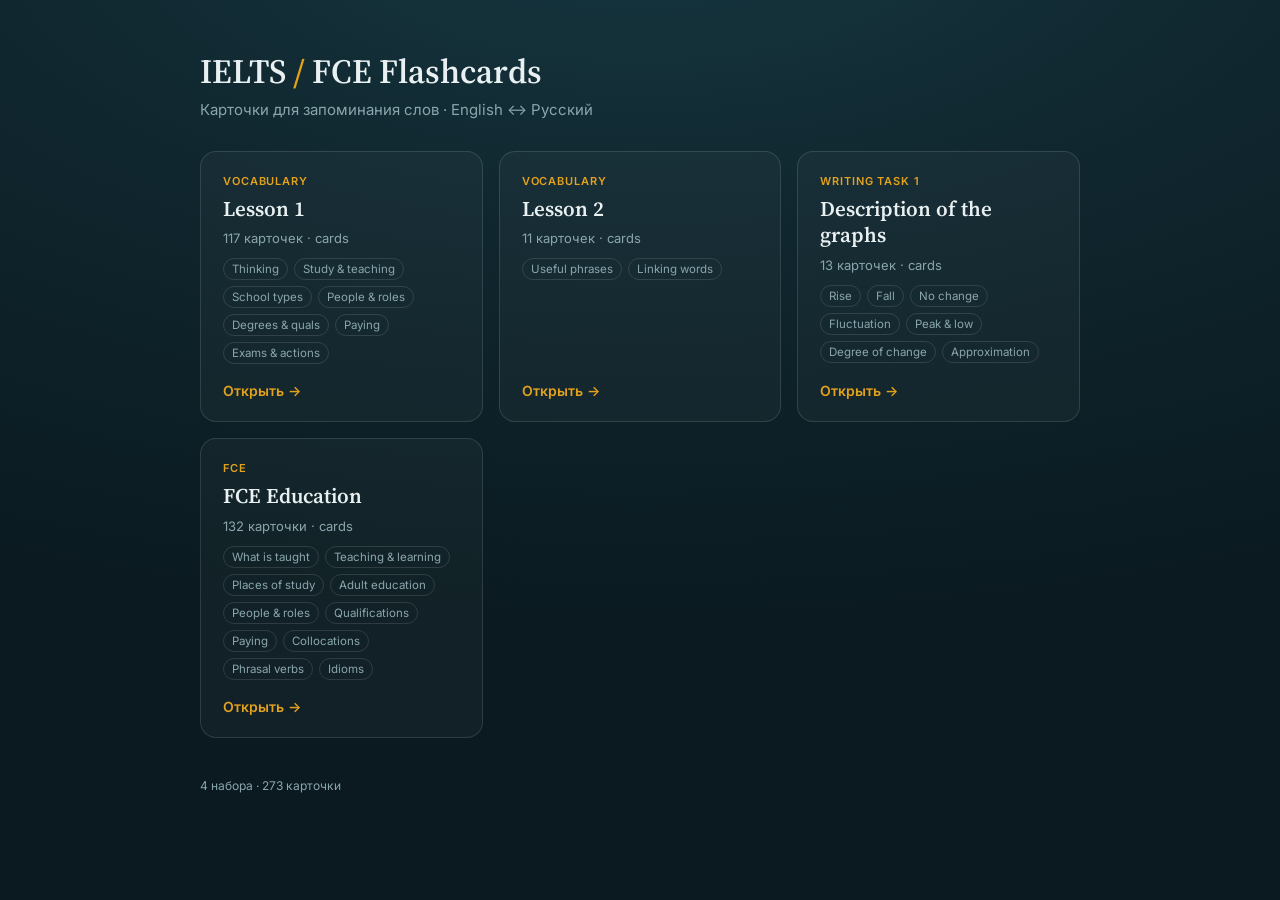
==== commit 18dd34e7: "ielts: add Lesson 2 and graph-description decks, retitle landing page" ====
--- a/ielts/index.html
+++ b/ielts/index.html
@@ -13,9 +13,7 @@
   *{box-sizing:border-box;margin:0;padding:0}
   body{min-height:100vh;background:radial-gradient(120% 80% at 50% -10%,#163741 0%,var(--ink) 45%,var(--ink2) 100%);color:#E8F0F1;font-family:"Inter",system-ui,sans-serif;padding:48px 20px 40px}
   .wrap{max-width:880px;margin:0 auto}
-  .back{color:var(--muted);text-decoration:none;font-size:13px}
-  .back:hover{color:#E8F0F1}
-  h1{font-family:"Source Serif 4",serif;font-weight:600;font-size:34px;margin:18px 0 6px}
+  h1{font-family:"Source Serif 4",serif;font-weight:600;font-size:34px;margin:0 0 6px}
   h1 i{color:var(--accent);font-style:normal}
   .lead{color:var(--muted);font-size:15px;margin-bottom:32px}
   .grid{display:grid;grid-template-columns:repeat(auto-fill,minmax(260px,1fr));gap:16px}
@@ -32,26 +30,39 @@
 </head>
 <body>
   <div class="wrap">
-    <a class="back" href="/">← rocketlauncher.space</a>
     <h1>IELTS <i>/</i> FCE Flashcards</h1>
     <p class="lead">Карточки для запоминания слов · English ↔ Русский</p>
     <div class="grid">
     <a class="deck" href="lesson1.html">
-      <div class="eyebrow">Lesson 1</div>
-      <h2>IELTS / FCE Vocab</h2>
+      <div class="eyebrow">Vocabulary</div>
+      <h2>Lesson 1</h2>
       <div class="count">117 карточек · cards</div>
       <div class="tags"><span>Thinking</span><span>Study &amp; teaching</span><span>School types</span><span>People &amp; roles</span><span>Degrees &amp; quals</span><span>Paying</span><span>Exams &amp; actions</span></div>
       <div class="go">Открыть →</div>
     </a>
+    <a class="deck" href="lesson2.html">
+      <div class="eyebrow">Vocabulary</div>
+      <h2>Lesson 2</h2>
+      <div class="count">11 карточек · cards</div>
+      <div class="tags"><span>Useful phrases</span><span>Linking words</span></div>
+      <div class="go">Открыть →</div>
+    </a>
+    <a class="deck" href="graphs.html">
+      <div class="eyebrow">Writing Task 1</div>
+      <h2>Description of the graphs</h2>
+      <div class="count">13 карточек · cards</div>
+      <div class="tags"><span>Rise</span><span>Fall</span><span>No change</span><span>Fluctuation</span><span>Peak &amp; low</span><span>Degree of change</span><span>Approximation</span></div>
+      <div class="go">Открыть →</div>
+    </a>
     <a class="deck" href="fce-education-flashcards.html">
-      <div class="eyebrow">Deck</div>
+      <div class="eyebrow">FCE</div>
       <h2>FCE Education</h2>
-      <div class="count">132 карточек · cards</div>
+      <div class="count">132 карточки · cards</div>
       <div class="tags"><span>What is taught</span><span>Teaching &amp; learning</span><span>Places of study</span><span>Adult education</span><span>People &amp; roles</span><span>Qualifications</span><span>Paying</span><span>Collocations</span><span>Phrasal verbs</span><span>Idioms</span></div>
       <div class="go">Открыть →</div>
     </a>
     </div>
-    <footer>2 наборов · 249 карточек</footer>
+    <footer>4 набора · 273 карточки</footer>
   </div>
 </body>
 </html>
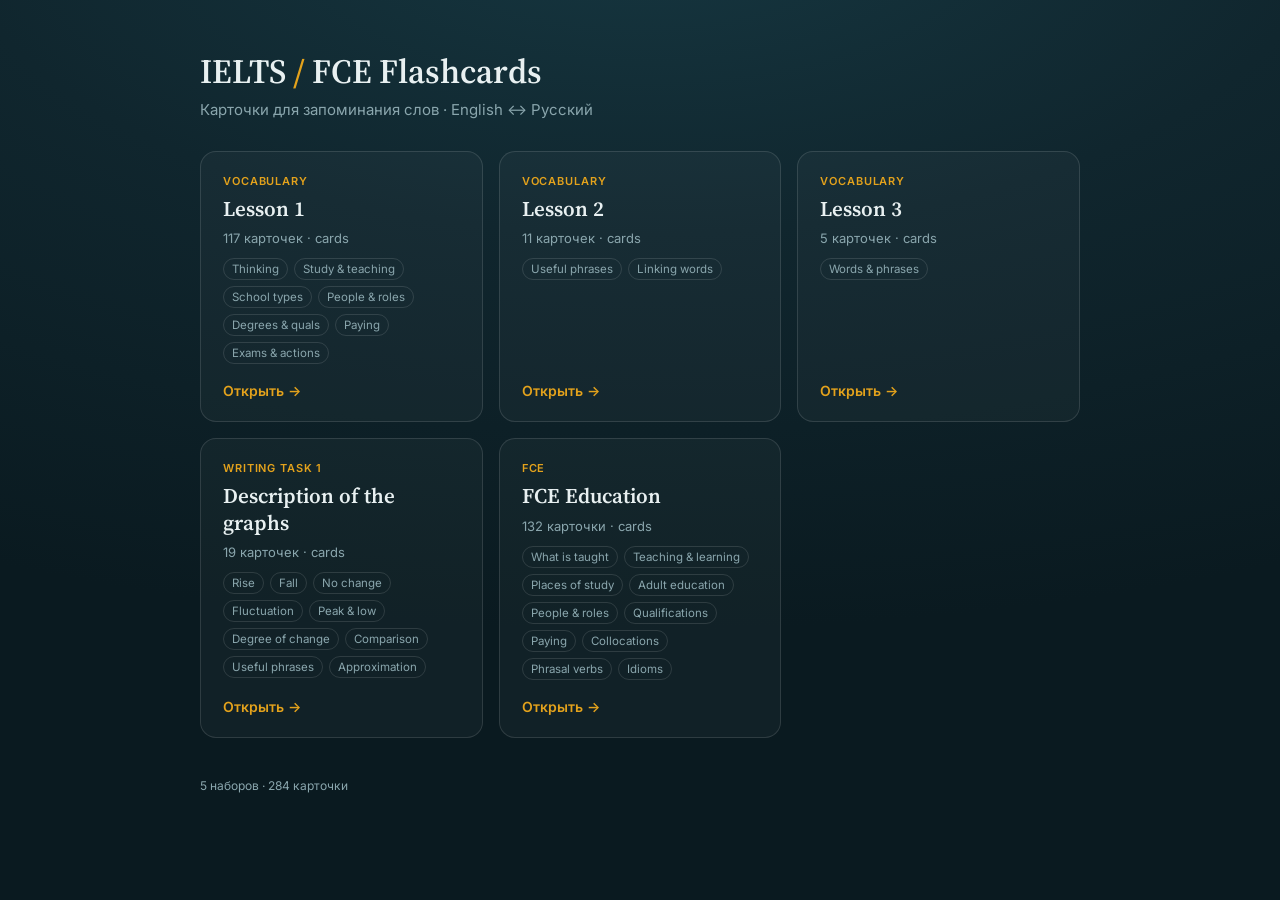
==== commit afd48b6c: "ielts: add Lesson 3, extend graph-description deck" ====
--- a/ielts/index.html
+++ b/ielts/index.html
@@ -47,11 +47,18 @@
       <div class="tags"><span>Useful phrases</span><span>Linking words</span></div>
       <div class="go">Открыть →</div>
     </a>
+    <a class="deck" href="lesson3.html">
+      <div class="eyebrow">Vocabulary</div>
+      <h2>Lesson 3</h2>
+      <div class="count">5 карточек · cards</div>
+      <div class="tags"><span>Words &amp; phrases</span></div>
+      <div class="go">Открыть →</div>
+    </a>
     <a class="deck" href="graphs.html">
       <div class="eyebrow">Writing Task 1</div>
       <h2>Description of the graphs</h2>
-      <div class="count">13 карточек · cards</div>
-      <div class="tags"><span>Rise</span><span>Fall</span><span>No change</span><span>Fluctuation</span><span>Peak &amp; low</span><span>Degree of change</span><span>Approximation</span></div>
+      <div class="count">19 карточек · cards</div>
+      <div class="tags"><span>Rise</span><span>Fall</span><span>No change</span><span>Fluctuation</span><span>Peak &amp; low</span><span>Degree of change</span><span>Comparison</span><span>Useful phrases</span><span>Approximation</span></div>
       <div class="go">Открыть →</div>
     </a>
     <a class="deck" href="fce-education-flashcards.html">
@@ -62,7 +69,7 @@
       <div class="go">Открыть →</div>
     </a>
     </div>
-    <footer>4 набора · 273 карточки</footer>
+    <footer>5 наборов · 284 карточки</footer>
   </div>
 </body>
 </html>
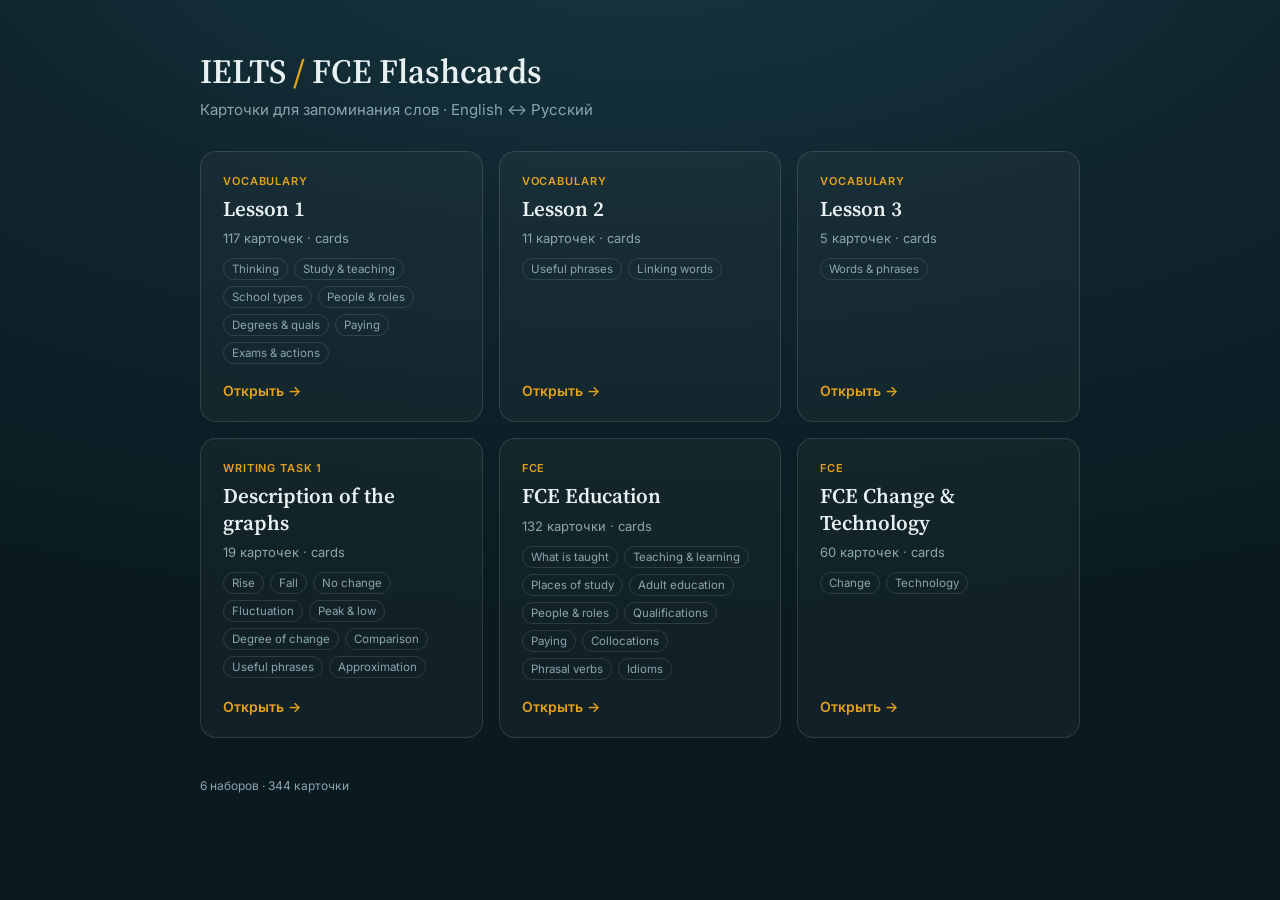
==== commit 9bfc1866: "ielts: add FCE Change & Technology deck Co-Authored-By: Claude Opus 5.5 <noreply@anthropic.com>" ====
--- a/ielts/index.html
+++ b/ielts/index.html
@@ -68,8 +68,15 @@
       <div class="tags"><span>What is taught</span><span>Teaching &amp; learning</span><span>Places of study</span><span>Adult education</span><span>People &amp; roles</span><span>Qualifications</span><span>Paying</span><span>Collocations</span><span>Phrasal verbs</span><span>Idioms</span></div>
       <div class="go">Открыть →</div>
     </a>
+    <a class="deck" href="fce-change-technology.html">
+      <div class="eyebrow">FCE</div>
+      <h2>FCE Change &amp; Technology</h2>
+      <div class="count">60 карточек · cards</div>
+      <div class="tags"><span>Change</span><span>Technology</span></div>
+      <div class="go">Открыть →</div>
+    </a>
     </div>
-    <footer>5 наборов · 284 карточки</footer>
+    <footer>6 наборов · 344 карточки</footer>
   </div>
 </body>
 </html>
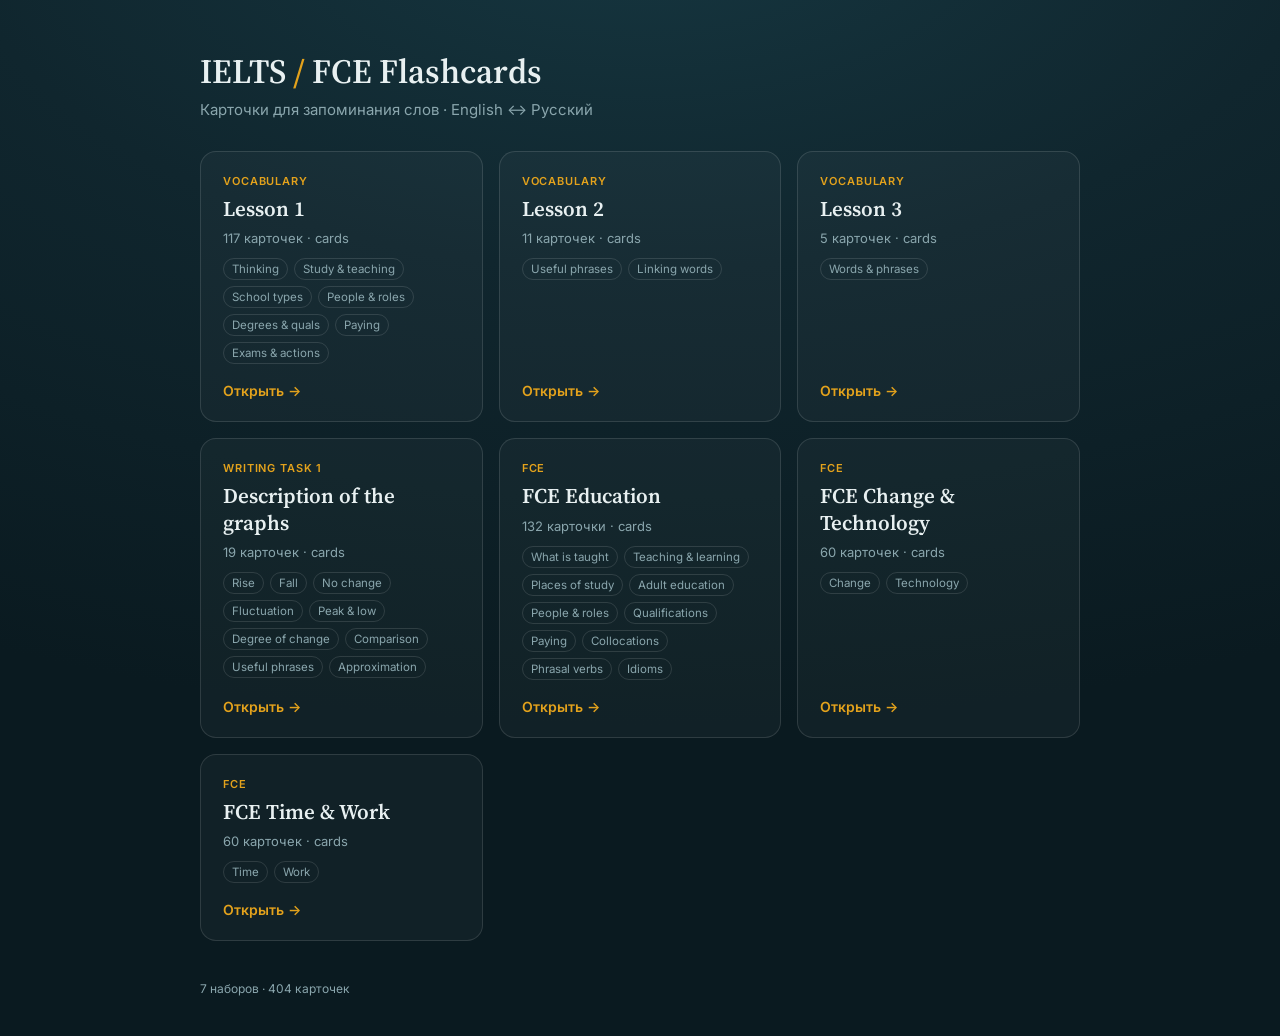
==== commit e67463a2: "ielts: add FCE Time & Work deck Co-Authored-By: Claude Opus 5.5 <noreply@anthropic.com>" ====
--- a/ielts/index.html
+++ b/ielts/index.html
@@ -75,8 +75,15 @@
       <div class="tags"><span>Change</span><span>Technology</span></div>
       <div class="go">Открыть →</div>
     </a>
+    <a class="deck" href="fce-time-work.html">
+      <div class="eyebrow">FCE</div>
+      <h2>FCE Time &amp; Work</h2>
+      <div class="count">60 карточек · cards</div>
+      <div class="tags"><span>Time</span><span>Work</span></div>
+      <div class="go">Открыть →</div>
+    </a>
     </div>
-    <footer>6 наборов · 344 карточки</footer>
+    <footer>7 наборов · 404 карточек</footer>
   </div>
 </body>
 </html>
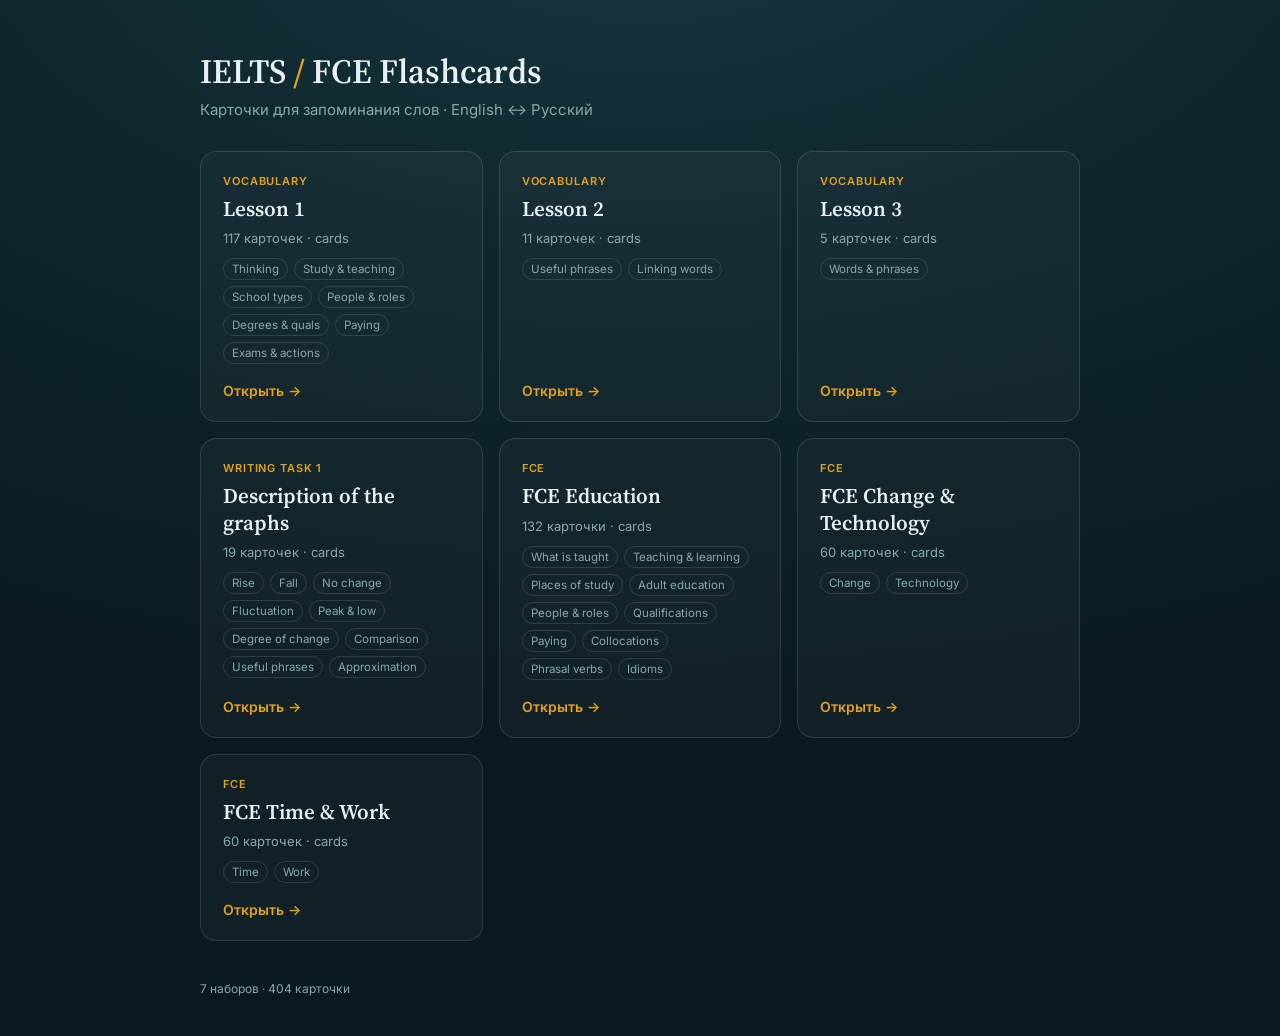
==== commit 1589eef9: "ielts: fix card-count plural on landing page Co-Authored-By: Claude Opus 5.5 <noreply@anthropic.com>" ====
--- a/ielts/index.html
+++ b/ielts/index.html
@@ -83,7 +83,7 @@
       <div class="go">Открыть →</div>
     </a>
     </div>
-    <footer>7 наборов · 404 карточек</footer>
+    <footer>7 наборов · 404 карточки</footer>
   </div>
 </body>
 </html>
